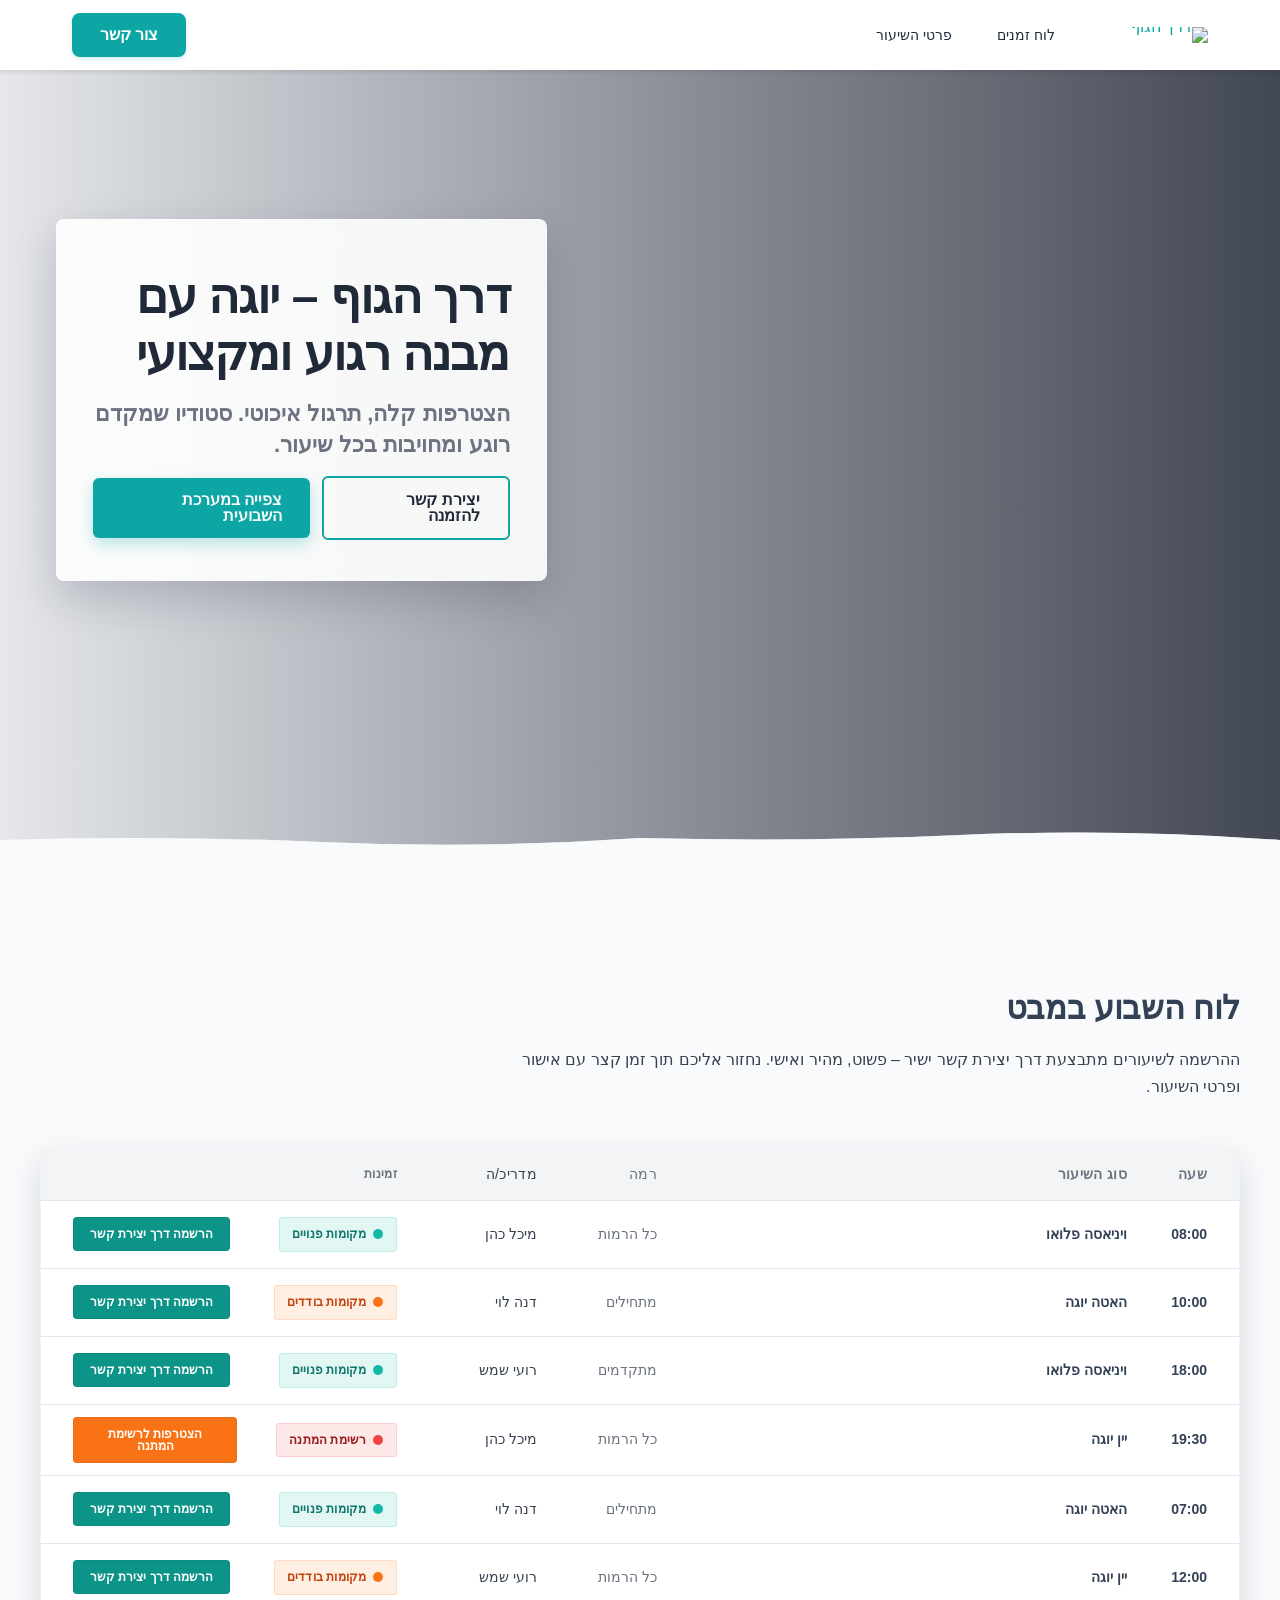
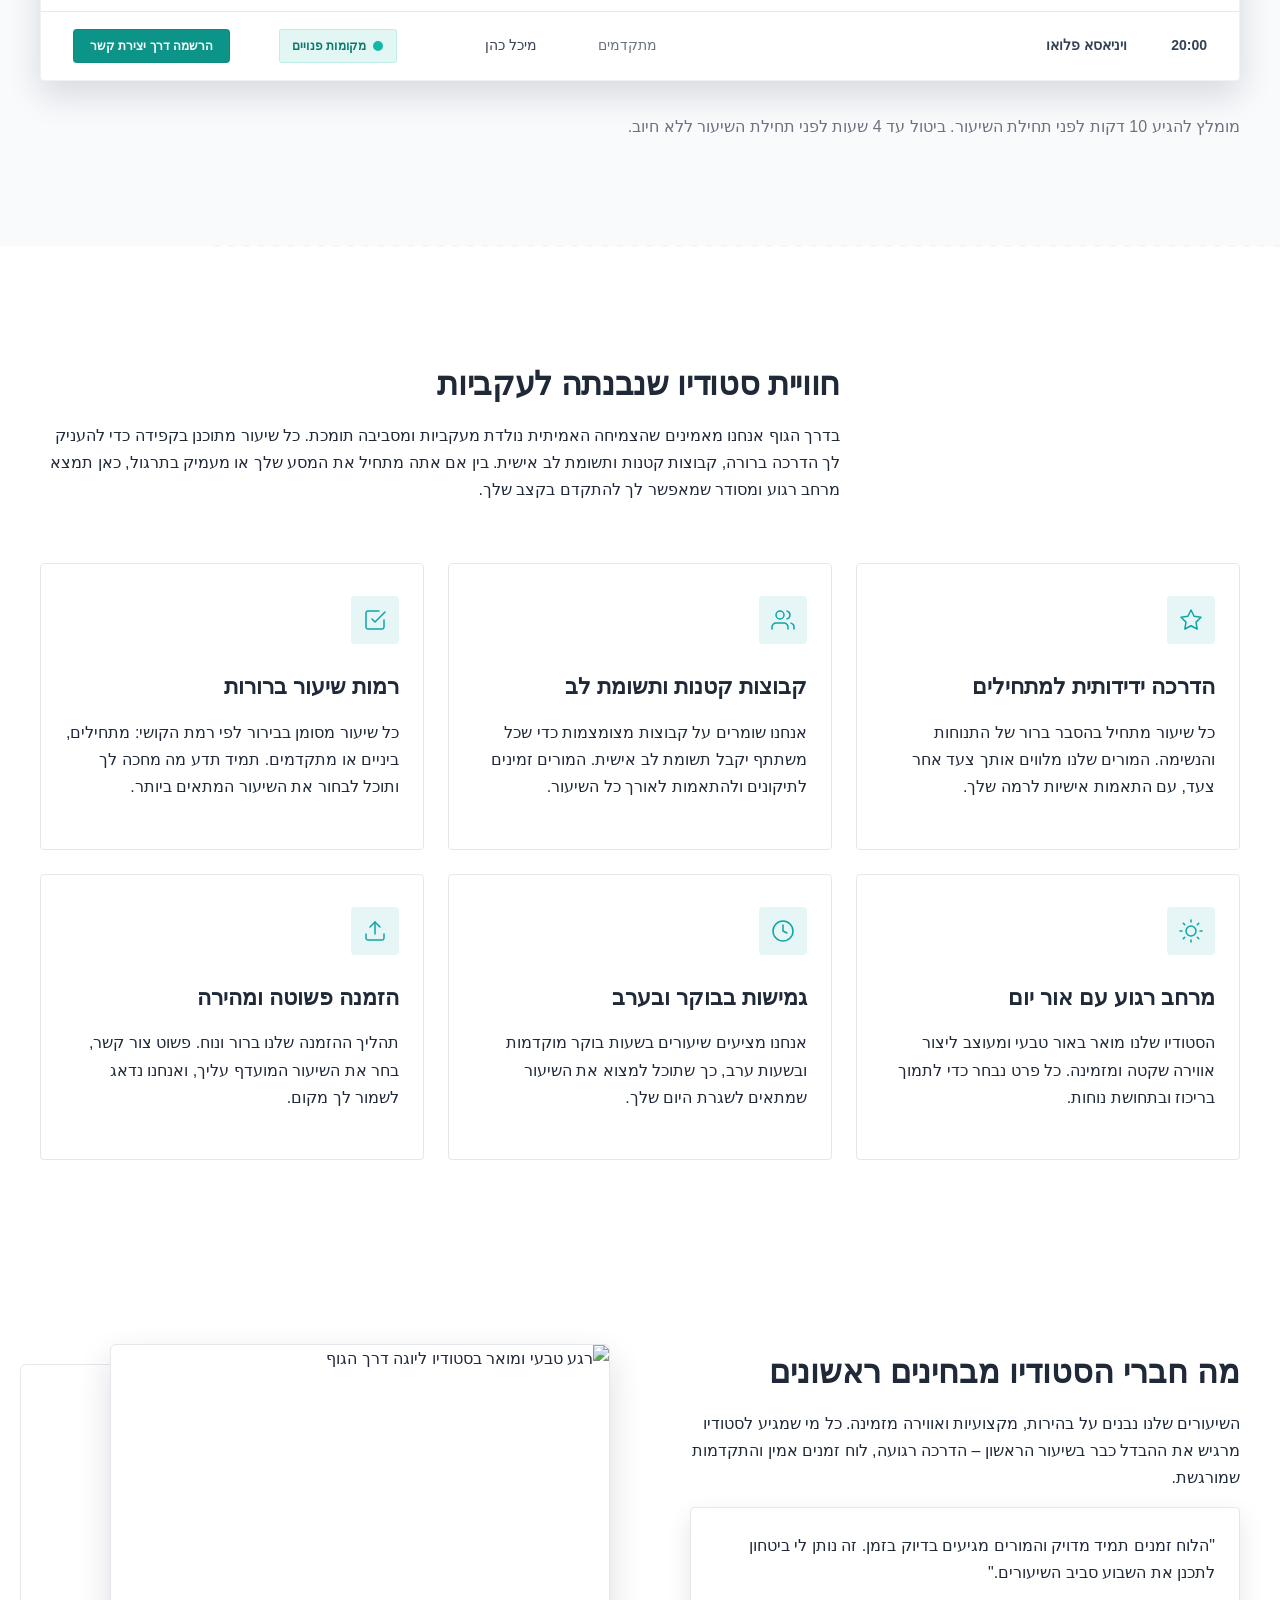
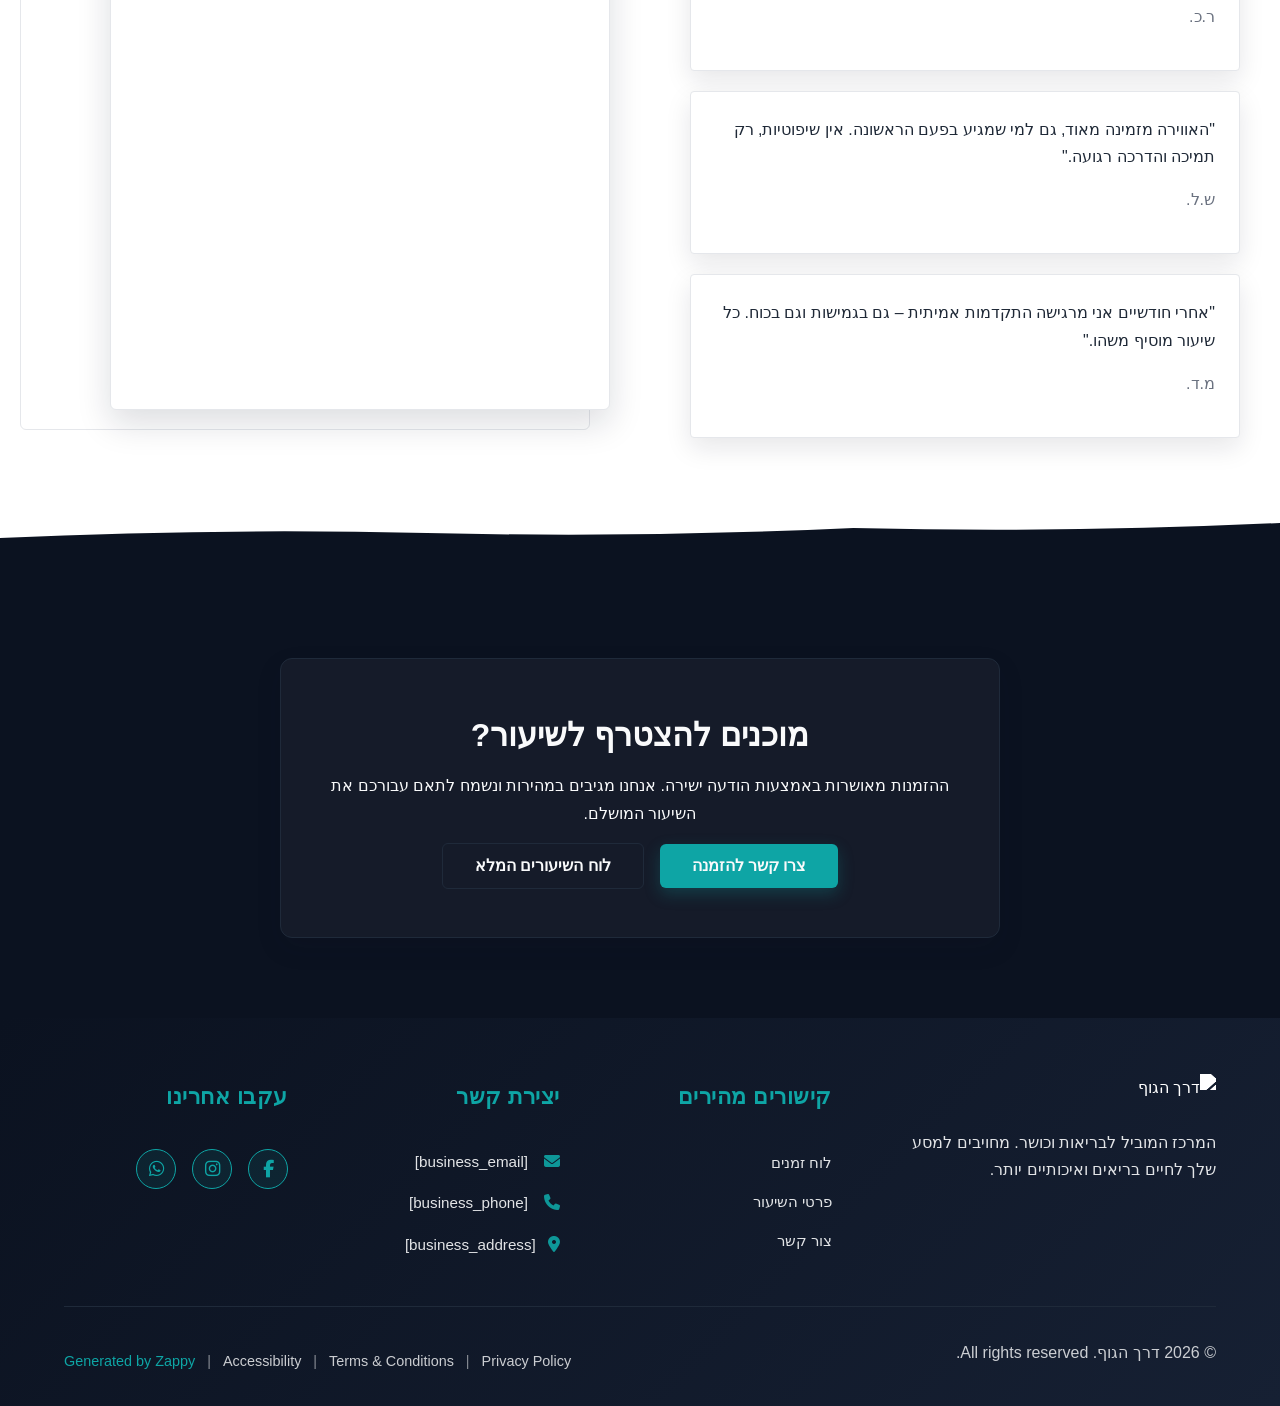
==== index.html @ 5a592a04 "Background sync: Progressive GitHub Sync" ====
<!DOCTYPE html>
<html lang="he" dir="rtl">
<head>
    <meta charset="UTF-8">
    <meta name="viewport" content="width=device-width, initial-scale=1.0">
    <meta name="robots" content="index, follow">
    <title>התחל את המסע שלך לגוף בריא ומאוזן — דרך הגוף</title>
    <meta name="description" content="סטודיו ליוגה דרך הגוף מזמין אותך לגלות את כוח התרגול. שיעורי יוגה למתחילים ומתקדמים במרחב נעים ומקצועי. הירשם עכשיו לשיעור ניסיון ראשון!">
    <meta name="keywords" content="דרך הגוף, סטודיו ליוגה, שיעורי יוגה למתחילים, יוגה בישראל, הזמנת שיעורי יוגה">
    
    <!-- Favicons -->
    <link rel="icon" type="image/x-icon" href="/assets/favicon.ico">
    <link rel="icon" type="image/png" sizes="16x16" href="/assets/favicon-16x16.png">
    <link rel="icon" type="image/png" sizes="32x32" href="/assets/favicon-32x32.png">
    <link rel="icon" type="image/png" sizes="48x48" href="/assets/favicon-48x48.png">
    <link rel="icon" type="image/png" sizes="192x192" href="/assets/favicon-192x192.png">
    <link rel="icon" type="image/png" sizes="512x512" href="/assets/favicon-512x512.png">
    <link rel="apple-touch-icon" href="/assets/apple-touch-icon.png">
    <!-- Zappy Analytics -->
<script>
(function() {
  'use strict';
  
  // Configuration
  var config = {
    websiteId: '3dc478cf-0b56-4172-86f2-fead39b3aea1',
    apiUrl: 'https://api.zappy5.com/api/analytics/track',
    sessionDuration: 30 * 60 * 1000, // 30 minutes
    visitorDuration: 30 * 24 * 60 * 60 * 1000, // 30 days
    trackPageViews: true,
    trackClicks: true,
    trackFormSubmissions: true
  };
  
  // Generate or retrieve persistent visitor ID (30 days)
  function getVisitorId() {
    var visitorKey = 'zappy_visitor_' + config.websiteId;
    var visitor = null;
    
    try {
      visitor = localStorage.getItem(visitorKey);
      if (visitor) {
        var visitorData = JSON.parse(visitor);
        var now = Date.now();
        
        // Check if visitor ID is still valid (30 days)
        if (now - visitorData.created < config.visitorDuration) {
          // Update last seen timestamp
          visitorData.lastSeen = now;
          localStorage.setItem(visitorKey, JSON.stringify(visitorData));
          return visitorData.id;
        }
      }
    } catch (e) {
      console.warn('Zappy Analytics: LocalStorage not available');
    }
    
    // Generate new visitor ID
    var newVisitorId = 'zv_' + Date.now() + '_' + Math.random().toString(36).substr(2, 9);
    
    try {
      localStorage.setItem(visitorKey, JSON.stringify({
        id: newVisitorId,
        created: Date.now(),
        lastSeen: Date.now()
      }));
    } catch (e) {
      // Continue without local storage
    }
    
    return newVisitorId;
  }
  
  // Generate or retrieve session ID (30 minutes)
  function getSessionId() {
    var sessionKey = 'zappy_session_' + config.websiteId;
    var session = null;
    
    try {
      session = sessionStorage.getItem(sessionKey);
      if (session) {
        var sessionData = JSON.parse(session);
        var now = Date.now();
        
        // Check if session is still valid
        if (now - sessionData.timestamp < config.sessionDuration) {
          // Update timestamp
          sessionData.timestamp = now;
          sessionStorage.setItem(sessionKey, JSON.stringify(sessionData));
          return sessionData.id;
        }
      }
    } catch (e) {
      console.warn('Zappy Analytics: SessionStorage not available');
    }
    
    // Generate new session ID
    var newSessionId = 'zs_' + Date.now() + '_' + Math.random().toString(36).substr(2, 9);
    
    try {
      sessionStorage.setItem(sessionKey, JSON.stringify({
        id: newSessionId,
        timestamp: Date.now()
      }));
    } catch (e) {
      // Continue without session storage
    }
    
    return newSessionId;
  }
  
  var visitorId = getVisitorId();
  var sessionId = getSessionId();
  
  // Track an event
  function trackEvent(eventType, data) {
    data = data || {};
    
    var eventData = {
      website_id: config.websiteId,
      event_type: eventType,
      page_path: window.location.pathname,
      referrer: document.referrer || 'direct',
      visitor_id: visitorId,
      session_id: sessionId,
      metadata: data
    };
    
    // Use sendBeacon if available (better for page unload events)
    if (navigator.sendBeacon) {
      var blob = new Blob([JSON.stringify(eventData)], { type: 'application/json' });
      navigator.sendBeacon(config.apiUrl, blob);
    } else {
      // Fallback to fetch
      fetch(config.apiUrl, {
        method: 'POST',
        headers: {
          'Content-Type': 'application/json'
        },
        body: JSON.stringify(eventData),
        keepalive: true
      }).catch(function(error) {
        console.warn('Zappy Analytics: Failed to track event', error);
      });
    }
  }
  
  // Track page view
  if (config.trackPageViews) {
    trackEvent('pageview', {
      title: document.title,
      url: window.location.href
    });
  }
  
  // Track clicks on important elements
  if (config.trackClicks) {
    document.addEventListener('click', function(e) {
      var target = e.target;
      
      // Track button clicks (counted as actions)
      if (target.tagName === 'BUTTON' || target.closest('button')) {
        var button = target.tagName === 'BUTTON' ? target : target.closest('button');
        trackEvent('click', {
          element: 'button',
          text: button.textContent.trim().substring(0, 100),
          id: button.id || null,
          class: button.className || null
        });
      }
      
      // Track link clicks (navigation - not counted as actions)
      else if (target.tagName === 'A' || target.closest('a')) {
        var link = target.tagName === 'A' ? target : target.closest('a');
        trackEvent('navigation', {
          element: 'link',
          text: link.textContent.trim().substring(0, 100),
          href: link.href,
          external: link.hostname !== window.location.hostname
        });
      }
    }, true);
  }
  
  // Track form submissions
  if (config.trackFormSubmissions) {
    document.addEventListener('submit', function(e) {
      var form = e.target;
      
      trackEvent('form_submit', {
        form_id: form.id || null,
        form_name: form.name || null,
        form_action: form.action || null,
        form_method: form.method || 'GET'
      });
    }, true);
  }
  
  // Track time on page (send on page unload)
  var pageLoadTime = Date.now();
  
  window.addEventListener('beforeunload', function() {
    var timeOnPage = Math.floor((Date.now() - pageLoadTime) / 1000); // in seconds
    
    trackEvent('page_unload', {
      time_on_page: timeOnPage,
      page_path: window.location.pathname
    });
  });
  
  // Expose tracking function globally for custom events
  window.zappyAnalytics = {
    track: trackEvent,
    getVisitorId: function() { return visitorId; },
    getSessionId: function() { return sessionId; }
  };
  
})();
</script>
<!-- End Zappy Analytics -->
    <meta property="og:title" content="התחל את המסע שלך לגוף בריא ומאוזן — דרך הגוף">
  <meta property="og:description" content="סטודיו ליוגה דרך הגוף מזמין אותך לגלות את כוח התרגול. שיעורי יוגה למתחילים ומתקדמים במרחב נעים ומקצועי. הירשם עכשיו לשיעור ניסיון ראשון!">
  <meta property="og:type" content="website">
  <meta property="og:locale" content="he_IL">
  
  <meta name="twitter:card" content="summary_large_image">
  <meta name="twitter:title" content="התחל את המסע שלך לגוף בריא ומאוזן — דרך הגוף">
  <meta name="twitter:description" content="סטודיו ליוגה דרך הגוף מזמין אותך לגלות את כוח התרגול. שיעורי יוגה למתחילים ומתקדמים במרחב נעים ומקצועי. הירשם עכשיו לשיעור ניסיון ראשון!">
  
  <link rel="stylesheet" href="https://cdnjs.cloudflare.com/ajax/libs/font-awesome/6.4.0/css/all.min.css">

    <!-- Favicons -->
    <link rel="icon" type="image/x-icon" href="/assets/favicon.ico">
    <link rel="icon" type="image/png" sizes="16x16" href="/assets/favicon-16x16.png">
    <link rel="icon" type="image/png" sizes="32x32" href="/assets/favicon-32x32.png">
    <link rel="icon" type="image/png" sizes="48x48" href="/assets/favicon-48x48.png">
    <link rel="icon" type="image/png" sizes="192x192" href="/assets/favicon-192x192.png">
    <link rel="icon" type="image/png" sizes="512x512" href="/assets/favicon-512x512.png">
    <link rel="apple-touch-icon" href="/assets/apple-touch-icon.png">
    <!-- Cookie Consent -->
    <link rel="stylesheet" href="https://cdn.jsdelivr.net/npm/vanilla-cookieconsent@3/dist/cookieconsent.css">
    <script src="https://cdn.jsdelivr.net/npm/vanilla-cookieconsent@3/dist/cookieconsent.umd.js"></script>
    <!-- Mickidum Accessibility Toolbar -->
    <script src="https://cdn.jsdelivr.net/gh/mickidum/acc_toolbar/acctoolbar/acctoolbar.min.js"></script>
    <link rel="stylesheet" href="/styles.css">

    <style id="zappy-dropdown-submenu-styles">
      /* ========== DESKTOP DROPDOWN SUBMENU STYLES ========== */
      /* Base styles for dropdown submenus - parent must be positioned */
      .nav-menu li:has(.sub-menu), nav li:has(.sub-menu), .navbar li:has(.sub-menu), #navMenu li:has(.sub-menu) { position: relative; }
      /* Submenu base - hidden by default */
      .nav-menu .sub-menu, nav .sub-menu, .navbar .sub-menu, #navMenu .sub-menu { display: block !important; position: absolute !important; top: 100%; left: 0; min-width: 220px; background: white; border-radius: 8px; box-shadow: 0 8px 25px rgba(0,0,0,0.15); padding: 8px 0; opacity: 0; visibility: hidden; transform: translateY(10px); transition: all 0.3s ease; z-index: 1000; list-style: none; pointer-events: none; }
      /* CRITICAL: Desktop hover styles to show dropdown */
      .nav-menu li:hover > .sub-menu, nav li:hover > .sub-menu, .navbar li:hover > .sub-menu, #navMenu li:hover > .sub-menu { opacity: 1 !important; visibility: visible !important; transform: translateY(0) !important; pointer-events: auto !important; }
      /* Submenu item styling */
      .sub-menu li { list-style: none; margin: 0; padding: 0; }
      .sub-menu a { display: block !important; padding: 10px 16px !important; color: #333 !important; font-weight: 500; text-decoration: none; white-space: nowrap; transition: background-color 0.2s; }
      .sub-menu a:hover { background-color: #f5f5f5; }
      /* RTL (Hebrew/Arabic) dropdown positioning */
      [dir="rtl"] .nav-menu .sub-menu, [dir="rtl"] nav .sub-menu, [dir="rtl"] .navbar .sub-menu, html[lang="he"] .nav-menu .sub-menu, html[lang="he"] nav .sub-menu, html[lang="he"] .navbar .sub-menu, html[lang="ar"] .nav-menu .sub-menu, html[lang="ar"] nav .sub-menu, html[lang="ar"] .navbar .sub-menu { left: auto !important; right: 0 !important; }
      /* Hide empty dropdown menus */
      .sub-menu:empty, .sub-menu:not(:has(li:not(.zappy-hidden-menu-item))), .sub-menu:not(:has(li)) { display: none !important; opacity: 0 !important; visibility: hidden !important; pointer-events: none !important; }
      /* Desktop: show submenu on Menu Group hover */
      li:has(.menu-group-title):hover > .sub-menu { opacity: 1 !important; visibility: visible !important; transform: translateY(0) !important; pointer-events: auto !important; }
      /* Menu Group title styling */
      .nav-menu > li > .menu-group-title, #navMenu > li > .menu-group-title { display: inline-block; padding: 0.5rem 1rem; cursor: default; user-select: none; }
      
      /* ========== MOBILE SUBMENU STYLES ========== */
      @media (max-width: 768px) {
        .nav-menu .sub-menu, nav .sub-menu, .navbar .sub-menu, #navMenu .sub-menu { position: static !important; transform: none !important; box-shadow: none !important; background: transparent !important; max-height: 0; overflow: hidden; opacity: 0; visibility: hidden; transition: max-height 0.3s ease, opacity 0.3s ease; padding: 0 !important; border-radius: 0 !important; }
        .sub-menu.mobile-expanded { max-height: 500px !important; opacity: 1 !important; visibility: visible !important; padding: 8px 0 8px 16px !important; }
        [dir="rtl"] .sub-menu.mobile-expanded, html[lang="he"] .sub-menu.mobile-expanded { padding: 8px 16px 8px 0 !important; }
        /* Disable hover behavior on mobile */
        .nav-menu li:hover > .sub-menu, nav li:hover > .sub-menu, .navbar li:hover > .sub-menu, #navMenu li:hover > .sub-menu { opacity: 0; visibility: hidden; pointer-events: none; }
        .nav-menu li > .sub-menu.mobile-expanded, nav li > .sub-menu.mobile-expanded, .navbar li > .sub-menu.mobile-expanded, #navMenu li > .sub-menu.mobile-expanded { opacity: 1 !important; visibility: visible !important; pointer-events: auto !important; }
        .nav-menu li:has(.sub-menu), nav li:has(.sub-menu), .navbar li:has(.sub-menu), #navMenu li:has(.sub-menu) { display: flex !important; flex-wrap: wrap !important; align-items: center !important; position: relative !important; min-height: 44px !important; }
        .nav-menu li:has(.sub-menu) > a, nav li:has(.sub-menu) > a, .navbar li:has(.sub-menu) > a, #navMenu li:has(.sub-menu) > a { flex: 1 !important; min-width: 0 !important; }
        .nav-menu li:has(.sub-menu) > .menu-group-title, nav li:has(.sub-menu) > .menu-group-title, .navbar li:has(.sub-menu) > .menu-group-title, #navMenu li:has(.sub-menu) > .menu-group-title { flex: 1 !important; min-width: 0 !important; padding: 0 !important; line-height: inherit !important; }
        .nav-menu li:has(.sub-menu) > .sub-menu, nav li:has(.sub-menu) > .sub-menu, .navbar li:has(.sub-menu) > .sub-menu, #navMenu li:has(.sub-menu) > .sub-menu { flex-basis: 100% !important; width: 100% !important; }
        .nav-menu li:has(.sub-menu) > a [class*="chevron"], .nav-menu li:has(.sub-menu) > a [class*="arrow"], .nav-menu li:has(.sub-menu) > a .fa-chevron-down, .nav-menu li:has(.sub-menu) > a .fa-angle-down, nav li:has(.sub-menu) > a [class*="chevron"], nav li:has(.sub-menu) > a [class*="arrow"], #navMenu li:has(.sub-menu) > a [class*="chevron"], #navMenu li:has(.sub-menu) > a [class*="arrow"] { display: none !important; visibility: hidden !important; }
        .mobile-submenu-toggle { display: flex !important; align-items: center !important; justify-content: center !important; width: 44px !important; height: auto !important; background: transparent !important; border: none !important; cursor: pointer !important; color: var(--text-dark) !important; position: static !important; flex-shrink: 0 !important; align-self: stretch !important; z-index: 2 !important; padding: 0 !important; margin: 0 !important; }
        .mobile-submenu-toggle::after { content: '' !important; width: 0 !important; height: 0 !important; border-left: 6px solid transparent !important; border-right: 6px solid transparent !important; border-top: 7px solid currentColor !important; transition: transform 0.3s ease !important; }
        .mobile-submenu-toggle.expanded::after { transform: rotate(180deg) !important; }
        .sub-menu a { padding: 10px 0 !important; display: block !important; color: var(--text-dark) !important; }
        .navbar .sub-menu li a, nav.navbar .sub-menu li a, .zappy-products-dropdown .sub-menu a { color: var(--text-dark) !important; }
      }
      @media (min-width: 769px) { .mobile-submenu-toggle { display: none !important; } }
    </style>

    <style id="zappy-widget-visibility">
      #mic-access-tool-general-button, .mic-access-tool-general-button,
      #mic-init-access-tool .mic-access-tool-general-button, #mic-init-access-tool #mic-access-tool-general-button,
      ._access-icon, #mic-access-tool-box, .mic-access-tool-box,
      #mic-init-access-tool #mic-access-tool-box, div[id*="mic-access-tool-box"], ._access-menu {
        display: none !important; visibility: hidden !important; opacity: 0 !important; pointer-events: none !important;
      }
    </style>
</head>
<body>

  <nav class="navbar" dir="rtl">
  <button class="mobile-toggle" id="mobileToggle" aria-label="Menu">
    <svg class="hamburger-icon" width="24" height="24" viewbox="0 0 24 24" fill="none">
      <path d="M3 12h18M3 6h18M3 18h18" stroke="currentColor" stroke-width="2" stroke-linecap="round"></path>
    </svg>
    <svg class="close-icon" width="24" height="24" viewbox="0 0 24 24" fill="none" style="display:none;">
      <path d="M18 6L6 18M6 6l12 12" stroke="currentColor" stroke-width="2" stroke-linecap="round"></path>
    </svg>
  </button>
  
  <button class="phone-header-btn" aria-label="Call">
    <svg width="20" height="20" viewbox="0 0 24 24" fill="currentColor">
      <path d="M22 16.92v3a2 2 0 0 1-2.18 2 19.79 19.79 0 0 1-8.63-3.07 19.5 19.5 0 0 1-6-6 19.79 19.79 0 0 1-3.07-8.67A2 2 0 0 1 4.11 2h3a2 2 0 0 1 2 1.72 12.84 12.84 0 0 0 .7 2.81 2 2 0 0 1-.45 2.11L8.09 9.91a16 16 0 0 0 6 6l1.27-1.27a2 2 0 0 1 2.11-.45 12.84 12.84 0 0 0 2.81.7A2 2 0 0 1 22 16.92z"></path>
    </svg>
  </button>
  
  <div class="nav-container">
    <div class="nav-brand">
      <a href="/" class="logo-link">
        <img src="/assets/logo.webp" alt="דרך הגוף" class="logo">
      </a>
    </div>
    
    <ul class="nav-menu" id="navMenu"><li><a href="/schedule">לוח זמנים</a></li><li><a href="/class">פרטי השיעור</a></li></ul>
    
    <div class="nav-cta-container">
      <a href="/contact" class="nav-cta-btn">צור קשר</a>
    </div>
  </div>
</nav>
  
  <main>
    <section class="index-hero-section" data-layout-spec="בית-hero" data-hero-type="fullscreen-card">
  <!-- Background Image -->
  <img data-hero-bg="true" data-placeholder="index-hero-bg" data-context="Serene yoga studio interior with natural light streaming through large windows, peaceful meditation space with wooden floors, plants, and soft neutral tones. Wide-angle view showing the calm, professional atmosphere of a wellness center. Shot from a low angle to emphasize spaciousness and tranquility." data-preserve-bg="0" class="hero-bg" width="1920" height="1080" src="/assets/site-index-hero-bg.webp" alt="סטודיו יוגה דרך הגוף - חלל תרגול שליו ומקצועי">
  
  <!-- Gradient Scrim Overlay -->
  <div class="hero-scrim" aria-hidden="true"></div>
  
  <!-- Content Overlay Card -->
  <div class="hero-content-wrapper">
    <div class="hero-card">
      <h1>דרך הגוף – יוגה עם מבנה רגוע ומקצועי</h1>
      <h3>הצטרפות קלה, תרגול איכוטי. סטודיו שמקדם רוגע ומחויבות בכל שיעור.</h3>
      <div class="hero-cta-group">
        <a href="/schedule" class="btn-primary">צפייה במערכת השבועית</a>
        <a href="/contact" class="btn-secondary-outline">יצירת קשר להזמנה</a>
      </div>
    </div>
  </div>
  
  <!-- Bottom Wave Divider -->
  <div class="index-hero-divider-wrapper">
    <svg data-no-icon-edit="true" aria-hidden="true" viewbox="0 0 1200 100" preserveaspectratio="none" xmlns="http://www.w3.org/2000/svg">
      <defs>
        <linearGradient id="wave-gradient" x1="0%" y1="0%" x2="0%" y2="100%">
          <stop offset="0%" style="stop-color:rgba(14,165,165,0.12);stop-opacity:1"></stop>
          <stop offset="100%" style="stop-color:rgba(14,165,165,0);stop-opacity:1"></stop>
        </linearGradient>
      </defs>
      <path d="M0,100 L0,40 Q150,35 300,42 T600,38 Q750,42 900,35 T1200,40 L1200,100 Z" fill="#F8FAFC"></path>
      <path d="M0,100 L0,40 Q150,35 300,42 T600,38 Q750,42 900,35 T1200,40 L1200,100 Z" fill="#F8FAFC" opacity="0.6"></path>
    </svg>
  </div>
</section>

<section class="index-schedule-preview-section" data-layout-spec="בית-schedule-preview">
  <div class="schedule-preview-container">
    <div class="schedule-intro">
      <h2>לוח השבוע במבט</h2>
      <p>ההרשמה לשיעורים מתבצעת דרך יצירת קשר ישיר – פשוט, מהיר ואישי. נחזור אליכם תוך זמן קצר עם אישור ופרטי השיעור.</p>
    </div>

    <div class="schedule-card">
      <div class="schedule-table">
        <div class="schedule-row schedule-header">
          <div class="schedule-cell cell-time">שעה</div>
          <div class="schedule-cell cell-class">סוג השיעור</div>
          <div class="schedule-cell cell-level">רמה</div>
          <div class="schedule-cell cell-instructor">מדריכ/ה</div>
          <div class="schedule-cell cell-availability">זמינות</div>
          <div class="schedule-cell cell-action"></div>
        </div>

        <div class="schedule-row">
          <div class="schedule-cell cell-time">08:00</div>
          <div class="schedule-cell cell-class">ויניאסה פלואו</div>
          <div class="schedule-cell cell-level">כל הרמות</div>
          <div class="schedule-cell cell-instructor">מיכל כהן</div>
          <div class="schedule-cell cell-availability">
            <span class="availability-chip available">
              <svg data-no-icon-edit="true" aria-hidden="true" width="12" height="12" viewbox="0 0 12 12" fill="none" xmlns="http://www.w3.org/2000/svg">
                <circle cx="6" cy="6" r="5" fill="currentColor"></circle>
              </svg>
              מקומות פנויים
            </span>
          </div>
          <div class="schedule-cell cell-action">
            <a href="/contact" class="btn-tableActionTeal">הרשמה דרך יצירת קשר</a>
          </div>
        </div>

        <div class="schedule-row">
          <div class="schedule-cell cell-time">10:00</div>
          <div class="schedule-cell cell-class">האטה יוגה</div>
          <div class="schedule-cell cell-level">מתחילים</div>
          <div class="schedule-cell cell-instructor">דנה לוי</div>
          <div class="schedule-cell cell-availability">
            <span class="availability-chip few-spots">
              <svg data-no-icon-edit="true" aria-hidden="true" width="12" height="12" viewbox="0 0 12 12" fill="none" xmlns="http://www.w3.org/2000/svg">
                <circle cx="6" cy="6" r="5" fill="currentColor"></circle>
              </svg>
              מקומות בודדים
            </span>
          </div>
          <div class="schedule-cell cell-action">
            <a href="/contact" class="btn-tableActionTeal">הרשמה דרך יצירת קשר</a>
          </div>
        </div>

        <div class="schedule-row">
          <div class="schedule-cell cell-time">18:00</div>
          <div class="schedule-cell cell-class">ויניאסה פלואו</div>
          <div class="schedule-cell cell-level">מתקדמים</div>
          <div class="schedule-cell cell-instructor">רועי שמש</div>
          <div class="schedule-cell cell-availability">
            <span class="availability-chip available">
              <svg data-no-icon-edit="true" aria-hidden="true" width="12" height="12" viewbox="0 0 12 12" fill="none" xmlns="http://www.w3.org/2000/svg">
                <circle cx="6" cy="6" r="5" fill="currentColor"></circle>
              </svg>
              מקומות פנויים
            </span>
          </div>
          <div class="schedule-cell cell-action">
            <a href="/contact" class="btn-tableActionTeal">הרשמה דרך יצירת קשר</a>
          </div>
        </div>

        <div class="schedule-row">
          <div class="schedule-cell cell-time">19:30</div>
          <div class="schedule-cell cell-class">יין יוגה</div>
          <div class="schedule-cell cell-level">כל הרמות</div>
          <div class="schedule-cell cell-instructor">מיכל כהן</div>
          <div class="schedule-cell cell-availability">
            <span class="availability-chip waitlist">
              <svg data-no-icon-edit="true" aria-hidden="true" width="12" height="12" viewbox="0 0 12 12" fill="none" xmlns="http://www.w3.org/2000/svg">
                <circle cx="6" cy="6" r="5" fill="currentColor"></circle>
              </svg>
              רשימת המתנה
            </span>
          </div>
          <div class="schedule-cell cell-action">
            <a href="/contact" class="btn-tableActionOrange">הצטרפות לרשימת המתנה</a>
          </div>
        </div>

        <div class="schedule-row">
          <div class="schedule-cell cell-time">07:00</div>
          <div class="schedule-cell cell-class">האטה יוגה</div>
          <div class="schedule-cell cell-level">מתחילים</div>
          <div class="schedule-cell cell-instructor">דנה לוי</div>
          <div class="schedule-cell cell-availability">
            <span class="availability-chip available">
              <svg data-no-icon-edit="true" aria-hidden="true" width="12" height="12" viewbox="0 0 12 12" fill="none" xmlns="http://www.w3.org/2000/svg">
                <circle cx="6" cy="6" r="5" fill="currentColor"></circle>
              </svg>
              מקומות פנויים
            </span>
          </div>
          <div class="schedule-cell cell-action">
            <a href="/contact" class="btn-tableActionTeal">הרשמה דרך יצירת קשר</a>
          </div>
        </div>

        <div class="schedule-row">
          <div class="schedule-cell cell-time">12:00</div>
          <div class="schedule-cell cell-class">יין יוגה</div>
          <div class="schedule-cell cell-level">כל הרמות</div>
          <div class="schedule-cell cell-instructor">רועי שמש</div>
          <div class="schedule-cell cell-availability">
            <span class="availability-chip few-spots">
              <svg data-no-icon-edit="true" aria-hidden="true" width="12" height="12" viewbox="0 0 12 12" fill="none" xmlns="http://www.w3.org/2000/svg">
                <circle cx="6" cy="6" r="5" fill="currentColor"></circle>
              </svg>
              מקומות בודדים
            </span>
          </div>
          <div class="schedule-cell cell-action">
            <a href="/contact" class="btn-tableActionTeal">הרשמה דרך יצירת קשר</a>
          </div>
        </div>

        <div class="schedule-row">
          <div class="schedule-cell cell-time">20:00</div>
          <div class="schedule-cell cell-class">ויניאסא פלואו</div>
          <div class="schedule-cell cell-level">מתקדמים</div>
          <div class="schedule-cell cell-instructor">מיכל כהן</div>
          <div class="schedule-cell cell-availability">
            <span class="availability-chip available">
              <svg data-no-icon-edit="true" aria-hidden="true" width="12" height="12" viewbox="0 0 12 12" fill="none" xmlns="http://www.w3.org/2000/svg">
                <circle cx="6" cy="6" r="5" fill="currentColor"></circle>
              </svg>
              מקומות פנויים
            </span>
          </div>
          <div class="schedule-cell cell-action">
            <a href="/contact" class="btn-tableActionTeal">הרשמה דרך יצירת קשר</a>
          </div>
        </div>
      </div>
    </div>

    <p class="schedule-note">מומלץ להגיע 10 דקות לפני תחילת השיעור. ביטול עד 4 שעות לפני תחילת השיעור ללא חיוב.</p>
  </div>

  <div class="schedule-divider-wrapper">
    <svg data-no-icon-edit="true" aria-hidden="true" viewbox="0 0 1200 60" preserveaspectratio="none" xmlns="http://www.w3.org/2000/svg">
      <path d="M0,60 L0,30 L200,30 L220,30 L240,30 L260,30 L280,30 L300,30 L320,30 L340,30 L360,30 L380,30 L400,30 L420,30 L440,30 L460,30 L480,30 L500,30 L520,30 L540,30 L560,30 L580,30 L600,30 L620,30 L640,30 L660,30 L680,30 L700,30 L720,30 L740,30 L760,30 L780,30 L800,30 L820,30 L840,30 L860,30 L880,30 L900,30 L920,30 L940,30 L960,30 L980,30 L1000,30 L1020,30 L1040,30 L1060,30 L1080,30 L1100,30 L1120,30 L1140,30 L1160,30 L1180,30 L1200,30 L1200,60 Z" fill="#FFFFFF" stroke="none"></path>
      <line x1="200" y1="30" x2="1200" y2="30" stroke="var(--border-light)" stroke-width="1" stroke-dasharray="6 8" opacity="0.6"></line>
    </svg>
  </div>
</section>

<section class="index-benefits-section" data-layout-spec="בית-benefits">
  <div class="index-benefits-container">
    <div class="index-benefits-intro">
      <h2>חוויית סטודיו שנבנתה לעקביות</h2>
      <p>בדרך הגוף אנחנו מאמינים שהצמיחה האמיתית נולדת מעקביות ומסביבה תומכת. כל שיעור מתוכנן בקפידה כדי להעניק לך הדרכה ברורה, קבוצות קטנות ותשומת לב אישית. בין אם אתה מתחיל את המסע שלך או מעמיק בתרגול, כאן תמצא מרחב רגוע ומסודר שמאפשר לך להתקדם בקצב שלך.</p>
    </div>

    <div class="index-benefits-grid">
      <article class="index-benefits-card">
        <div class="index-benefits-icon-wrapper">
          <svg data-element-type="icon" data-icon-type="svg" viewbox="0 0 24 24" fill="none" xmlns="http://www.w3.org/2000/svg">
            <path d="M12 2L15.09 8.26L22 9.27L17 14.14L18.18 21.02L12 17.77L5.82 21.02L7 14.14L2 9.27L8.91 8.26L12 2Z" stroke="currentColor" stroke-width="1.5" stroke-linecap="round" stroke-linejoin="round"></path>
          </svg>
        </div>
        <h3>הדרכה ידידותית למתחילים</h3>
        <p>כל שיעור מתחיל בהסבר ברור של התנוחות והנשימה. המורים שלנו מלווים אותך צעד אחר צעד, עם התאמות אישיות לרמה שלך.</p>
      </article>

      <article class="index-benefits-card">
        <div class="index-benefits-icon-wrapper">
          <svg data-element-type="icon" data-icon-type="svg" viewbox="0 0 24 24" fill="none" xmlns="http://www.w3.org/2000/svg">
            <path d="M17 21V19C17 17.9391 16.5786 16.9217 15.8284 16.1716C15.0783 15.4214 14.0609 15 13 15H5C3.93913 15 2.92172 15.4214 2.17157 16.1716C1.42143 16.9217 1 17.9391 1 19V21" stroke="currentColor" stroke-width="1.5" stroke-linecap="round" stroke-linejoin="round"></path>
            <path d="M9 11C11.2091 11 13 9.20914 13 7C13 4.79086 11.2091 3 9 3C6.79086 3 5 4.79086 5 7C5 9.20914 6.79086 11 9 11Z" stroke="currentColor" stroke-width="1.5" stroke-linecap="round" stroke-linejoin="round"></path>
            <path d="M23 21V19C22.9993 18.1137 22.7044 17.2528 22.1614 16.5523C21.6184 15.8519 20.8581 15.3516 20 15.13" stroke="currentColor" stroke-width="1.5" stroke-linecap="round" stroke-linejoin="round"></path>
            <path d="M16 3.13C16.8604 3.35031 17.623 3.85071 18.1676 4.55232C18.7122 5.25392 19.0078 6.11683 19.0078 7.005C19.0078 7.89318 18.7122 8.75608 18.1676 9.45769C17.623 10.1593 16.8604 10.6597 16 10.88" stroke="currentColor" stroke-width="1.5" stroke-linecap="round" stroke-linejoin="round"></path>
          </svg>
        </div>
        <h3>קבוצות קטנות ותשומת לב</h3>
        <p>אנחנו שומרים על קבוצות מצומצמות כדי שכל משתתף יקבל תשומת לב אישית. המורים זמינים לתיקונים ולהתאמות לאורך כל השיעור.</p>
      </article>

      <article class="index-benefits-card">
        <div class="index-benefits-icon-wrapper">
          <svg data-element-type="icon" data-icon-type="svg" viewbox="0 0 24 24" fill="none" xmlns="http://www.w3.org/2000/svg">
            <path d="M9 11L12 14L22 4" stroke="currentColor" stroke-width="1.5" stroke-linecap="round" stroke-linejoin="round"></path>
            <path d="M21 12V19C21 19.5304 20.7893 20.0391 20.4142 20.4142C20.0391 20.7893 19.5304 21 19 21H5C4.46957 21 3.96086 20.7893 3.58579 20.4142C3.21071 20.0391 3 19.5304 3 19V5C3 4.46957 3.21071 3.96086 3.58579 3.58579C3.96086 3.21071 4.46957 3 5 3H16" stroke="currentColor" stroke-width="1.5" stroke-linecap="round" stroke-linejoin="round"></path>
          </svg>
        </div>
        <h3>רמות שיעור ברורות</h3>
        <p>כל שיעור מסומן בבירור לפי רמת הקושי: מתחילים, ביניים או מתקדמים. תמיד תדע מה מחכה לך ותוכל לבחור את השיעור המתאים ביותר.</p>
      </article>

      <article class="index-benefits-card">
        <div class="index-benefits-icon-wrapper">
          <svg data-element-type="icon" data-icon-type="svg" viewbox="0 0 24 24" fill="none" xmlns="http://www.w3.org/2000/svg">
            <circle cx="12" cy="12" r="5" stroke="currentColor" stroke-width="1.5" stroke-linecap="round" stroke-linejoin="round"></circle>
            <path d="M12 1V3" stroke="currentColor" stroke-width="1.5" stroke-linecap="round" stroke-linejoin="round"></path>
            <path d="M12 21V23" stroke="currentColor" stroke-width="1.5" stroke-linecap="round" stroke-linejoin="round"></path>
            <path d="M4.22 4.22L5.64 5.64" stroke="currentColor" stroke-width="1.5" stroke-linecap="round" stroke-linejoin="round"></path>
            <path d="M18.36 18.36L19.78 19.78" stroke="currentColor" stroke-width="1.5" stroke-linecap="round" stroke-linejoin="round"></path>
            <path d="M1 12H3" stroke="currentColor" stroke-width="1.5" stroke-linecap="round" stroke-linejoin="round"></path>
            <path d="M21 12H23" stroke="currentColor" stroke-width="1.5" stroke-linecap="round" stroke-linejoin="round"></path>
            <path d="M4.22 19.78L5.64 18.36" stroke="currentColor" stroke-width="1.5" stroke-linecap="round" stroke-linejoin="round"></path>
            <path d="M18.36 5.64L19.78 4.22" stroke="currentColor" stroke-width="1.5" stroke-linecap="round" stroke-linejoin="round"></path>
          </svg>
        </div>
        <h3>מרחב רגוע עם אור יום</h3>
        <p>הסטודיו שלנו מואר באור טבעי ומעוצב ליצור אווירה שקטה ומזמינה. כל פרט נבחר כדי לתמוך בריכוז ובתחושת נוחות.</p>
      </article>

      <article class="index-benefits-card">
        <div class="index-benefits-icon-wrapper">
          <svg data-element-type="icon" data-icon-type="svg" viewbox="0 0 24 24" fill="none" xmlns="http://www.w3.org/2000/svg">
            <circle cx="12" cy="12" r="10" stroke="currentColor" stroke-width="1.5" stroke-linecap="round" stroke-linejoin="round"></circle>
            <path d="M12 6V12L16 14" stroke="currentColor" stroke-width="1.5" stroke-linecap="round" stroke-linejoin="round"></path>
          </svg>
        </div>
        <h3>גמישות בבוקר ובערב</h3>
        <p>אנחנו מציעים שיעורים בשעות בוקר מוקדמות ובשעות ערב, כך שתוכל למצוא את השיעור שמתאים לשגרת היום שלך.</p>
      </article>

      <article class="index-benefits-card">
        <div class="index-benefits-icon-wrapper">
          <svg data-element-type="icon" data-icon-type="svg" viewbox="0 0 24 24" fill="none" xmlns="http://www.w3.org/2000/svg">
            <path d="M21 15V19C21 19.5304 20.7893 20.0391 20.4142 20.4142C20.0391 20.7893 19.5304 21 19 21H5C4.46957 21 3.96086 20.7893 3.58579 20.4142C3.21071 20.0391 3 19.5304 3 19V15" stroke="currentColor" stroke-width="1.5" stroke-linecap="round" stroke-linejoin="round"></path>
            <path d="M17 8L12 3L7 8" stroke="currentColor" stroke-width="1.5" stroke-linecap="round" stroke-linejoin="round"></path>
            <path d="M12 3V15" stroke="currentColor" stroke-width="1.5" stroke-linecap="round" stroke-linejoin="round"></path>
          </svg>
        </div>
        <h3>הזמנה פשוטה ומהירה</h3>
        <p>תהליך ההזמנה שלנו ברור ונוח. פשוט צור קשר, בחר את השיעור המועדף עליך, ואנחנו נדאג לשמור לך מקום.</p>
      </article>
    </div>
  </div>

  <div class="index-benefits-divider-wrapper">
    <svg data-no-icon-edit="true" aria-hidden="true" viewbox="0 0 1200 24" preserveaspectratio="none" xmlns="http://www.w3.org/2000/svg">
      <path d="M0,24 L0,12 Q60,8 120,13 T240,10 Q300,14 360,9 T480,12 Q540,10 600,14 T720,9 Q780,13 840,10 T960,14 Q1020,9 1080,13 T1200,12 L1200,24 Z" fill="#FFFFFF"></path>
    </svg>
  </div>
</section>

<section class="index-testimonials-section" data-layout-spec="בית-testimonials">
  <div class="index-testimonials-container">
    <div class="index-testimonials-content">
      <h2>מה חברי הסטודיו מבחינים ראשונים</h2>
      <p>השיעורים שלנו נבנים על בהירות, מקצועיות ואווירה מזמינה. כל מי שמגיע לסטודיו מרגיש את ההבדל כבר בשיעור הראשון – הדרכה רגועה, לוח זמנים אמין והתקדמות שמורגשת.</p>
      
      <div class="index-testimonials-grid">
        <div class="index-testimonials-card">
          <p class="index-testimonials-quote">"הלוח זמנים תמיד מדויק והמורים מגיעים בדיוק בזמן. זה נותן לי ביטחון לתכנן את השבוע סביב השיעורים."</p>
          <p class="index-testimonials-attribution">ר.כ.</p>
        </div>
        
        <div class="index-testimonials-card">
          <p class="index-testimonials-quote">"האווירה מזמינה מאוד, גם למי שמגיע בפעם הראשונה. אין שיפוטיות, רק תמיכה והדרכה רגועה."</p>
          <p class="index-testimonials-attribution">ש.ל.</p>
        </div>
        
        <div class="index-testimonials-card">
          <p class="index-testimonials-quote">"אחרי חודשיים אני מרגישה התקדמות אמיתית – גם בגמישות וגם בכוח. כל שיעור מוסיף משהו."</p>
          <p class="index-testimonials-attribution">מ.ד.</p>
        </div>
      </div>
    </div>
    
    <div class="index-testimonials-image-wrapper">
      <div class="index-testimonials-backplate"></div>
      <div class="index-testimonials-image-card">
        <img data-placeholder="index-testimonials-image-1" data-context="Bright, natural yoga studio moment during daytime with soft sunlight streaming through large windows. A peaceful yoga class in progress with students on mats in various poses, instructor guiding gently. Minimal props visible (blocks, straps neatly arranged). Clean wooden floor, white walls, plants in background. Warm, welcoming atmosphere. Natural light photography, authentic studio environment for דרך הגוף yoga studio." width="600" height="800" src="/assets/site-index-testimonials-image-1.webp" alt="רגע טבעי ומואר בסטודיו ליוגה דרך הגוף">
      </div>
    </div>
  </div>
  
  <div class="index-testimonials-divider-wrapper">
    <svg data-no-icon-edit="true" aria-hidden="true" viewbox="0 0 1200 120" preserveaspectratio="none" xmlns="http://www.w3.org/2000/svg">
      <path d="M0,120 L0,80 Q200,70 400,75 T800,70 Q1000,75 1200,65 L1200,120 Z" fill="var(--bg-dark)"></path>
    </svg>
  </div>
</section>

<section class="index-cta-section" data-layout-spec="בית-cta">
  <div class="index-cta-container">
    <div class="index-cta-card">
      <h2>מוכנים להצטרף לשיעור?</h2>
      <p>ההזמנות מאושרות באמצעות הודעה ישירה. אנחנו מגיבים במהירות ונשמח לתאם עבורכם את השיעור המושלם.</p>
      <div class="index-cta-buttons">
        <a href="/contact" class="btn-primary">צרו קשר להזמנה</a>
        <a href="/schedule" class="btn-secondary-outline">לוח השיעורים המלא</a>
      </div>
    </div>
  </div>
</section>
  </main>
  
  <footer class="site-footer" dir="rtl">
  <div class="footer-container">
    <div class="footer-top">
      <div class="footer-column footer-about">
        <img src="/assets/logo.webp" alt="דרך הגוף" class="logo">
        <p class="footer-description">המרכז המוביל לבריאות וכושר. מחויבים למסע שלך לחיים בריאים ואיכותיים יותר.</p>
      </div>
      
      <div class="footer-column footer-links">
        <h3 class="footer-heading">קישורים מהירים</h3>
        <ul class="footer-nav">
          <li><a href="/schedule">לוח זמנים</a></li>
          <li><a href="/class">פרטי השיעור</a></li>
          <li><a href="/contact">צור קשר</a></li>
        </ul>
      </div>
      
      <div class="footer-column footer-contact">
        <h3 class="footer-heading">יצירת קשר</h3>
        <ul class="contact-list">
          <li>
            <i class="fas fa-envelope"></i>
            <a href="mailto:[business_email]">[business_email]</a>
          </li>
          <li>
            <i class="fas fa-phone"></i>
            <a href="tel:[business_phone]">[business_phone]</a>
          </li>
          <li><a href="/"><i class="fas fa-map-marker-alt"></i>
            <span>[business_address]</span></a></li>
        </ul>
      </div>
      
      <div class="footer-column footer-social">
        <h3 class="footer-heading">עקבו אחרינו</h3>
        <div class="social-links">
          <a href="[facebook_handle]" aria-label="Facebook" class="social-icon">
            <i class="fab fa-facebook-f"></i>
          </a>
          <a href="[instagram_handle]" aria-label="Instagram" class="social-icon">
            <i class="fab fa-instagram"></i>
          </a>
          <a href="[whatsapp_handle]" aria-label="WhatsApp" class="social-icon">
            <i class="fab fa-whatsapp"></i>
          </a>
        </div>
      </div>
    </div>
    
    <div class="footer-bottom">
      <div class="footer-bottom-content">
        <div class="copyright">
          <p>© 2026 דרך הגוף. All rights reserved.</p>
        </div>
        <div class="footer-legal">
          <a href="/privacy">Privacy Policy</a>
          <span class="separator">|</span>
          <a href="/terms">Terms &amp; Conditions</a>
          <span class="separator">|</span>
          <a href="/accessibility">Accessibility</a>
          <span class="separator">|</span>
          <a href="https://zappy5.com" target="_blank" class="zappy-attribution">Generated by Zappy</a>
        </div>
      </div>
    </div>
  </div>
</footer>
  
  <a href="https://wa.me/[whatsapp_handle]" class="whatsapp-float" aria-label="WhatsApp">
    <i class="fab fa-whatsapp"></i>
  </a>
  
  <div data-integration="accessibility:toolbar"></div>

    <script src="/script.js"></script>

    <script id="zappy-mobile-submenu-script">
    (function() {
      function initMobileSubmenuToggles() {
        if (window.innerWidth > 768) {
          document.querySelectorAll('.mobile-submenu-toggle').forEach(function(btn) { btn.remove(); });
          document.querySelectorAll('.sub-menu.mobile-expanded').forEach(function(menu) { menu.classList.remove('mobile-expanded'); });
          return;
        }
        var items = document.querySelectorAll('.nav-menu li:has(.sub-menu), nav li:has(.sub-menu), .navbar li:has(.sub-menu), #navMenu li:has(.sub-menu)');
        items.forEach(function(li) {
          if (li.querySelector('.mobile-submenu-toggle')) return;
          var submenu = li.querySelector('.sub-menu');
          var parentLink = li.querySelector(':scope > a');
          if (!submenu || !parentLink) return;
          var toggleBtn = document.createElement('button');
          toggleBtn.className = 'mobile-submenu-toggle';
          toggleBtn.setAttribute('aria-label', 'Toggle submenu');
          toggleBtn.setAttribute('type', 'button');
          parentLink.insertAdjacentElement('afterend', toggleBtn);
          toggleBtn.addEventListener('click', function(e) {
            e.preventDefault(); e.stopPropagation();
            document.querySelectorAll('.sub-menu.mobile-expanded').forEach(function(menu) {
              if (menu !== submenu) { menu.classList.remove('mobile-expanded'); var t = menu.parentElement.querySelector('.mobile-submenu-toggle'); if(t) t.classList.remove('expanded'); }
            });
            submenu.classList.toggle('mobile-expanded');
            toggleBtn.classList.toggle('expanded');
          });
        });
      }
      if (document.readyState === 'loading') { document.addEventListener('DOMContentLoaded', initMobileSubmenuToggles); }
      else { initMobileSubmenuToggles(); }
      var resizeTimer; window.addEventListener('resize', function() { clearTimeout(resizeTimer); resizeTimer = setTimeout(initMobileSubmenuToggles, 250); });
      // Re-initialize when mobile menu becomes visible (MutationObserver)
      var observer = new MutationObserver(function(mutations) {
        mutations.forEach(function(mutation) {
          if (mutation.type === 'attributes') {
            var target = mutation.target;
            if (target.classList && (target.classList.contains('active') || target.classList.contains('open'))) {
              setTimeout(initMobileSubmenuToggles, 100);
            }
          }
        });
      });
      setTimeout(function() {
        document.querySelectorAll('.mobile-menu, .nav-menu, #navMenu, nav').forEach(function(menu) {
          observer.observe(menu, { attributes: true, attributeFilter: ['class', 'style'] });
        });
      }, 500);
    })();
    </script>
</body>
</html>
---- styles.css ----
/* Self-hosted fonts (Inter + Rubik for multi-language support) */

/* Inter font (English / LTR languages) */
@font-face {
  font-family: 'Inter';
  font-style: normal;
  font-weight: 400;
  font-display: swap;
  src: url('assets/fonts/Inter-Regular.woff2') format('woff2');
}

@font-face {
  font-family: 'Inter';
  font-style: normal;
  font-weight: 500;
  font-display: swap;
  src: url('assets/fonts/Inter-Medium.woff2') format('woff2');
}

@font-face {
  font-family: 'Inter';
  font-style: normal;
  font-weight: 600;
  font-display: swap;
  src: url('assets/fonts/Inter-SemiBold.woff2') format('woff2');
}

@font-face {
  font-family: 'Inter';
  font-style: normal;
  font-weight: 700;
  font-display: swap;
  src: url('assets/fonts/Inter-Bold.woff2') format('woff2');
}

/* Rubik font (Hebrew / RTL languages) */
@font-face {
  font-family: 'Rubik';
  font-style: normal;
  font-weight: 400;
  font-display: swap;
  src: url('assets/fonts/Rubik-Regular.woff2') format('woff2');
}

@font-face {
  font-family: 'Rubik';
  font-style: normal;
  font-weight: 500;
  font-display: swap;
  src: url('assets/fonts/Rubik-Medium.woff2') format('woff2');
}

@font-face {
  font-family: 'Rubik';
  font-style: normal;
  font-weight: 600;
  font-display: swap;
  src: url('assets/fonts/Rubik-SemiBold.woff2') format('woff2');
}

@font-face {
  font-family: 'Rubik';
  font-style: normal;
  font-weight: 700;
  font-display: swap;
  src: url('assets/fonts/Rubik-Bold.woff2') format('woff2');
}


/* Self-hosted fonts (Inter + Rubik for multi-language support) */

/* Inter font (English / LTR languages) */
@font-face {
  font-family: 'Inter';
  font-style: normal;
  font-weight: 400;
  font-display: swap;
  src: url('assets/fonts/Inter-Regular.woff2') format('woff2');
}

@font-face {
  font-family: 'Inter';
  font-style: normal;
  font-weight: 500;
  font-display: swap;
  src: url('assets/fonts/Inter-Medium.woff2') format('woff2');
}

@font-face {
  font-family: 'Inter';
  font-style: normal;
  font-weight: 600;
  font-display: swap;
  src: url('assets/fonts/Inter-SemiBold.woff2') format('woff2');
}

@font-face {
  font-family: 'Inter';
  font-style: normal;
  font-weight: 700;
  font-display: swap;
  src: url('assets/fonts/Inter-Bold.woff2') format('woff2');
}

/* Rubik font (Hebrew / RTL languages) */
@font-face {
  font-family: 'Rubik';
  font-style: normal;
  font-weight: 400;
  font-display: swap;
  src: url('assets/fonts/Rubik-Regular.woff2') format('woff2');
}

@font-face {
  font-family: 'Rubik';
  font-style: normal;
  font-weight: 500;
  font-display: swap;
  src: url('assets/fonts/Rubik-Medium.woff2') format('woff2');
}

@font-face {
  font-family: 'Rubik';
  font-style: normal;
  font-weight: 600;
  font-display: swap;
  src: url('assets/fonts/Rubik-SemiBold.woff2') format('woff2');
}

@font-face {
  font-family: 'Rubik';
  font-style: normal;
  font-weight: 700;
  font-display: swap;
  src: url('assets/fonts/Rubik-Bold.woff2') format('woff2');
}
:root {
  --primary: #0EA5A5;
  --secondary: #2563EB;
  --accent: #F97316;
  --bg-light: #FFFFFF;
  --bg-dark: #0B1220;
  --text-dark: #1F2937;
  --text-light: #F9FAFB;
  --text-muted: #6B7280;
  --border-light: #E5E7EB;
  --border-dark: #1F2A3A;
  --nav-bg: #FFFFFF;
  --nav-text: #1F2937;
  --nav-text-hover: #0EA5A5;
  
  --gradient-primary: linear-gradient(180deg, #FB923C 0%, #F97316 100%);
  --gradient-gold-shine: linear-gradient(110deg, rgba(245,158,11,0) 0%, rgba(245,158,11,0.35) 45%, rgba(255,255,255,0.55) 50%, rgba(245,158,11,0.35) 55%, rgba(245,158,11,0) 100%);
  --gradient-secondary: linear-gradient(180deg, #3B82F6 0%, #2563EB 100%);
  --gradient-gold-accent: linear-gradient(180deg, #FBBF24 0%, #F59E0B 100%);
  --gradient-dark-section: linear-gradient(180deg, #111827 0%, #0B1220 100%);
  --gradient-overlay-dark: linear-gradient(90deg, rgba(255,255,255,0.92) 0%, rgba(255,255,255,0.80) 52%, rgba(255,255,255,0) 100%);
  --gradient-light-section: linear-gradient(180deg, #FFFFFF 0%, #F8FAFC 100%);
  --gradient-overlay-light: linear-gradient(180deg, rgba(255,255,255,0) 0%, rgba(255,255,255,0.9) 65%, rgba(255,255,255,1) 100%);
}

* {
  margin: 0;
  padding: 0;
  box-sizing: border-box;
}

html {
  font-size: 16px !important;
  direction: rtl;
  scroll-behavior: smooth;
}

body {
  font-family: 'Rubik', sans-serif;
  font-size: 16px !important;
  line-height: 1.7 !important;
  color: var(--text-dark);
  background-color: var(--bg-light);
  direction: rtl;
  -webkit-font-smoothing: antialiased;
  -moz-osx-font-smoothing: grayscale;
}

h1, h2, h3, h4, h5, h6 {
  font-family: 'Rubik', sans-serif;
  color: var(--text-dark);
}

h1 {
  font-size: 48px !important;
  font-weight: 700 !important;
  line-height: 1.2 !important;
  margin-bottom: 1rem !important;
  margin-top: 0.5rem !important;
}

h2 {
  font-size: 32px !important;
  font-weight: 600 !important;
  line-height: 1.3 !important;
  margin-bottom: 1rem !important;
  margin-top: 0.5rem !important;
}

h3 {
  font-size: 22px !important;
  font-weight: 600 !important;
  line-height: 1.4 !important;
  margin-bottom: 1rem !important;
  margin-top: 0.5rem !important;
}

p {
  font-size: 16px !important;
  font-weight: 400 !important;
  line-height: 1.7 !important;
  margin-bottom: 1rem !important;
}

small, .small-text {
  font-size: 14px !important;
  font-weight: 400 !important;
  line-height: 1.6 !important;
}

a {
  color: var(--primary);
  text-decoration: none;
  transition: color 0.3s ease;
}

a:hover {
  color: var(--secondary);
}

img {
  max-width: 100%;
  height: auto;
  display: block;
}

ul, ol {
  list-style-position: inside;
}

.container {
  width: 100%;
  max-width: 1200px;
  margin: 0 auto;
  padding: 0 20px;
}

.btn {
  display: inline-block;
  padding: 12px 32px;
  font-size: 16px;
  font-weight: 500;
  text-align: center;
  border: none;
  border-radius: 8px;
  cursor: pointer;
  transition: all 0.3s ease;
  text-decoration: none;
  font-family: 'Rubik', sans-serif;
}

.btn-primary {
  background: var(--primary);
  color: white;
}

.btn-primary:hover {
  background: #0d9494;
  transform: translateY(-2px);
  box-shadow: 0 4px 12px rgba(14, 165, 165, 0.3);
}

.btn-secondary {
  background: var(--secondary);
  color: white;
}

.btn-secondary:hover {
  background: #1d4ed8;
  transform: translateY(-2px);
  box-shadow: 0 4px 12px rgba(37, 99, 235, 0.3);
}

.btn-accent {
  background: var(--accent);
  color: white;
}

.btn-accent:hover {
  background: #ea580c;
  transform: translateY(-2px);
  box-shadow: 0 4px 12px rgba(249, 115, 22, 0.3);
}

.text-center {
  text-align: center;
}

.text-muted {
  color: var(--text-muted);
}

.tabular-nums {
  font-variant-numeric: tabular-nums;
}

.whatsapp-float {
  position: fixed;
  bottom: 20px;
  left: 20px;
  width: 60px;
  height: 60px;
  background: #25D366;
  color: white;
  border-radius: 50%;
  display: flex;
  align-items: center;
  justify-content: center;
  font-size: 30px;
  z-index: 999;
  box-shadow: 0 4px 12px rgba(0,0,0,0.15);
  text-decoration: none;
  transition: transform 0.3s, box-shadow 0.3s;
}

.whatsapp-float:hover {
  transform: scale(1.1);
  box-shadow: 0 6px 20px rgba(0,0,0,0.2);
  color: white;
}

@media (max-width: 1024px) {
  h1 {
    font-size: 36px !important;
  }
  
  h2 {
    font-size: 28px !important;
  }
  
  h3 {
    font-size: 20px !important;
  }
  
  p {
    font-size: 15px !important;
  }
  
  .container {
    padding: 0 16px;
  }
}

@media (max-width: 768px) {
  h1 {
    font-size: 28px !important;
    margin-bottom: 1rem !important;
    margin-top: 0.5rem !important;
  }
  
  h2 {
    font-size: 22px !important;
    margin-bottom: 1rem !important;
    margin-top: 0.5rem !important;
  }
  
  h3 {
    font-size: 18px !important;
    margin-bottom: 1rem !important;
    margin-top: 0.5rem !important;
  }
  
  p {
    font-size: 14px !important;
  }
  
  .btn {
    padding: 10px 24px;
    font-size: 14px;
  }
  
  .container {
    padding: 0 16px;
  }
}

@media (min-width: 769px) {
  .whatsapp-float {
    display: none !important;
  }
}

@media (min-width: 1440px) {
  .container {
    max-width: 1320px;
  }
}

/* Navbar Styles */
:root {
  --nav-bg: #FFFFFF;
  --nav-text: #1F2937;
  --nav-text-hover: #0EA5A5;
  --primary: #0EA5A5;
  --secondary: #2563EB;
  --accent: #F97316;
  --bg-light: #FFFFFF;
  --bg-dark: #0B1220;
  --text-dark: #1F2937;
  --text-light: #F9FAFB;
  --text-muted: #6B7280;
  --border-light: #E5E7EB;
  --border-dark: #1F2A3A;
}

.navbar {
  position: sticky;
  top: 0;
  width: 100%;
  background: var(--nav-bg);
  box-shadow: 0 2px 8px rgba(0, 0, 0, 0.08);
  z-index: 1000;
  padding: 0 1.5rem;
}

.nav-container {
  max-width: 1200px;
  margin: 0 auto;
  display: flex;
  align-items: center;
  justify-content: space-between;
  height: 70px;
  gap: 2rem;
}

.nav-brand {
  display: flex;
  align-items: center;
}

.logo-link {
  display: flex;
  align-items: center;
  text-decoration: none;
}

.logo {
  max-height: 40px;
  height: auto;
  width: auto;
}

.nav-menu {
  display: flex;
  list-style: none;
  margin: 0;
  padding: 0;
  gap: 2.5rem;
  align-items: center;
}

.nav-menu li {
  margin: 0;
}

.nav-menu a {
  text-decoration: none;
  color: var(--nav-text);
  font-size: 1rem;
  font-weight: 500;
  transition: color 0.3s ease;
  position: relative;
}

.nav-menu a::after {
  content: '';
  position: absolute;
  bottom: -5px;
  right: 0;
  width: 0;
  height: 2px;
  background: var(--nav-text-hover);
  transition: width 0.3s ease;
}

.nav-menu a:hover {
  color: var(--nav-text-hover);
}

.nav-menu a:hover::after {
  width: 100%;
}

.nav-cta-container {
  margin-left: auto;
  display: flex;
  align-items: center;
}

.nav-cta-btn {
  background: var(--primary);
  color: #FFFFFF;
  padding: 0.65rem 1.75rem;
  border-radius: 8px;
  text-decoration: none;
  font-weight: 600;
  font-size: 1rem;
  transition: all 0.3s ease;
  box-shadow: 0 2px 4px rgba(14, 165, 165, 0.2);
}

.nav-cta-btn:hover {
  background: #0C8E8E;
  transform: translateY(-2px);
  box-shadow: 0 4px 8px rgba(14, 165, 165, 0.3);
}

.mobile-toggle,
.phone-header-btn {
  display: none;
  background: none;
  border: none;
  cursor: pointer;
  padding: 0.5rem;
  color: var(--nav-text);
  transition: color 0.3s ease;
}

.mobile-toggle:hover,
.phone-header-btn:hover {
  color: var(--nav-text-hover);
}

@media (max-width: 768px) {
  .navbar {
    padding: 0 1rem;
  }

  .mobile-toggle,
  .phone-header-btn {
    display: flex;
    align-items: center;
    justify-content: center;
    z-index: 1001;
  }

  .mobile-toggle {
    position: absolute;
    right: 1rem;
    top: 50%;
    transform: translateY(-50%);
  }

  .phone-header-btn {
    position: absolute;
    left: 1rem;
    top: 50%;
    transform: translateY(-50%);
  }

  .nav-container {
    flex-direction: column;
    height: auto;
    padding: 1rem 0;
  }

  .nav-brand {
    width: 100%;
    justify-content: center;
    padding: 0 4rem;
  }

  .nav-menu {
    display: none;
    flex-direction: column;
    width: 100%;
    gap: 0;
    background: var(--nav-bg);
    padding: 1rem 0;
    border-top: 1px solid var(--border-light);
  }

  .nav-menu.active {
    display: flex;
  }

  .nav-menu li {
    width: 100%;
    text-align: center;
  }

  .nav-menu a {
    display: block;
    padding: 1rem;
    width: 100%;
  }

  .nav-menu a::after {
    display: none;
  }

  .nav-cta-container {
    width: 100%;
    margin-left: 0;
    padding: 0 1rem 1rem;
  }

  .nav-cta-btn {
    width: 100%;
    text-align: center;
    display: block;
  }
}
:root {
  --nav-bg: #FFFFFF;
  --nav-text: #1F2937;
  --nav-text-hover: #0EA5A5;
  --primary: #0EA5A5;
  --secondary: #2563EB;
  --accent: #F97316;
  --bg-light: #FFFFFF;
  --bg-dark: #0B1220;
  --text-dark: #1F2937;
  --text-light: #F9FAFB;
  --text-muted: #6B7280;
  --border-light: #E5E7EB;
  --border-dark: #1F2A3A;
}

.navbar {
  position: sticky;
  top: 0;
  width: 100%;
  background: var(--nav-bg);
  box-shadow: 0 2px 8px rgba(0, 0, 0, 0.08);
  z-index: 1000;
  padding: 0 1.5rem;
}

.nav-container {
  max-width: 1200px;
  margin: 0 auto;
  display: flex;
  align-items: center;
  justify-content: space-between;
  height: 70px;
  gap: 2rem;
}

.nav-brand {
  display: flex;
  align-items: center;
}

.logo-link {
  display: flex;
  align-items: center;
  text-decoration: none;
}

.logo {
  max-height: 40px;
  height: auto;
  width: auto;
}

.nav-menu {
  display: flex;
  list-style: none;
  margin: 0;
  padding: 0;
  gap: 2.5rem;
  align-items: center;
}

.nav-menu li {
  margin: 0;
}

.nav-menu a {
  text-decoration: none;
  color: var(--nav-text);
  font-size: 1rem;
  font-weight: 500;
  transition: color 0.3s ease;
  position: relative;
}

.nav-menu a::after {
  content: '';
  position: absolute;
  bottom: -5px;
  right: 0;
  width: 0;
  height: 2px;
  background: var(--nav-text-hover);
  transition: width 0.3s ease;
}

.nav-menu a:hover {
  color: var(--nav-text-hover);
}

.nav-menu a:hover::after {
  width: 100%;
}

.nav-cta-container {
  margin-left: auto;
  display: flex;
  align-items: center;
}

.nav-cta-btn {
  background: var(--primary);
  color: #FFFFFF;
  padding: 0.65rem 1.75rem;
  border-radius: 8px;
  text-decoration: none;
  font-weight: 600;
  font-size: 1rem;
  transition: all 0.3s ease;
  box-shadow: 0 2px 4px rgba(14, 165, 165, 0.2);
}

.nav-cta-btn:hover {
  background: #0C8E8E;
  transform: translateY(-2px);
  box-shadow: 0 4px 8px rgba(14, 165, 165, 0.3);
}

.mobile-toggle,
.phone-header-btn {
  display: none;
  background: none;
  border: none;
  cursor: pointer;
  padding: 0.5rem;
  color: var(--nav-text);
  transition: color 0.3s ease;
}

.mobile-toggle:hover,
.phone-header-btn:hover {
  color: var(--nav-text-hover);
}

@media (max-width: 768px) {
  .navbar {
    padding: 0 1rem;
  }

  .mobile-toggle,
  .phone-header-btn {
    display: flex;
    align-items: center;
    justify-content: center;
    z-index: 1001;
  }

  .mobile-toggle {
    position: absolute;
    right: 1rem;
    top: 50%;
    transform: translateY(-50%);
  }

  .phone-header-btn {
    position: absolute;
    left: 1rem;
    top: 50%;
    transform: translateY(-50%);
  }

  .nav-container {
    flex-direction: column;
    height: auto;
    padding: 1rem 0;
  }

  .nav-brand {
    width: 100%;
    justify-content: center;
    padding: 0 4rem;
  }

  .nav-menu {
    display: none;
    flex-direction: column;
    width: 100%;
    gap: 0;
    background: var(--nav-bg);
    padding: 1rem 0;
    border-top: 1px solid var(--border-light);
  }

  .nav-menu.active {
    display: flex;
  }

  .nav-menu li {
    width: 100%;
    text-align: center;
  }

  .nav-menu a {
    display: block;
    padding: 1rem;
    width: 100%;
  }

  .nav-menu a::after {
    display: none;
  }

  .nav-cta-container {
    width: 100%;
    margin-left: 0;
    padding: 0 1rem 1rem;
  }

  .nav-cta-btn {
    width: 100%;
    text-align: center;
    display: block;
  }
}


/* ============================================
   NAVBAR LAYOUT - POST-GENERATION FIXES
   Structural layout only - colors from Claude
   ============================================ */

/* Base navbar styles - structural only, colors from AI */
.navbar {
  position: sticky;
  top: 0;
  width: 100%;
  z-index: 1000;
  /* Background color is set by Claude's CSS - don't override */
  box-shadow: 0 2px 4px rgba(0,0,0,0.1);
}

/* ============================================
   DESKTOP LAYOUT (>768px)
   ============================================ */

/* Nav container - constrains max width and provides padding */
.nav-container {
  display: flex;
  align-items: center;
  gap: 1rem;
  position: relative;
  max-width: 1400px;
  margin: 0 auto;
  padding: 1rem 2rem;
  width: 100%;
  box-sizing: border-box;
  min-height: 70px;
}

/* Logo styling */
.logo {
  max-height: 40px;
  max-width: 160px !important;
  height: auto;
  width: auto;
  display: block;
  object-fit: contain;
  transition: opacity 0.3s ease;
}

.logo:hover {
  opacity: 0.8;
}

.logo-link {
  display: inline-flex;
  align-items: center;
  text-decoration: none;
  line-height: 0;
}

.logo-link:focus {
  outline: none;
}

/* Nav brand container */
.nav-brand {
  display: flex;
  align-items: center;
  flex-shrink: 0;
  margin: 0;
}

/* Navigation menu - positioned adjacent to logo */
.nav-menu {
  display: flex;
  list-style: none;
  gap: 0.2rem;
  margin: 0;
  padding: 0;
  align-items: center;
  flex-wrap: nowrap;
  flex: 1;
  min-width: 0;
}

.nav-menu li {
  margin: 0;
  padding: 0;
}

.nav-menu > li > a,
.nav-menu > .nav-item > a {
  text-decoration: none;
  transition: color 0.3s ease;
  font-weight: 500;
  font-size: 0.9rem;
  padding: 0.5rem 0.65rem;
  white-space: nowrap;
  color: var(--nav-text, var(--text-dark)) !important;
}

.nav-menu > li > a:hover,
.nav-menu > .nav-item > a:hover {
  color: var(--nav-text-hover, var(--secondary)) !important;
}

/* CTA Container - pushed to end of navbar */
.nav-cta-container {
  margin-left: auto;
  display: flex;
  align-items: center;
  align-self: center;
  height: auto;
  max-height: none;
  padding-top: 0;
  padding-bottom: 0;
}

.nav-cta-item {
  list-style: none;
  margin: 0;
  padding: 0;
}

/* CTA button - prevent stretching to fill navbar height.
   AI CSS provides colors/gradients/etc - we only constrain sizing.
   display: inline-flex + max-height: 44px keeps it as a compact pill. */
.nav-cta-btn {
  display: inline-flex;
  align-items: center;
  align-self: center;
  height: auto;
  max-height: 44px;
  padding-top: 0.5rem;
  padding-bottom: 0.5rem;
  white-space: nowrap;
  box-sizing: border-box;
  overflow: hidden;
}

/* ============================================
   LTR DESKTOP LAYOUT (English, Spanish, French)
   ============================================ */
html[dir="ltr"] .nav-container,
html[lang="en"] .nav-container,
html[lang="es"] .nav-container,
html[lang="fr"] .nav-container {
  justify-content: flex-start;
}

html[dir="ltr"] .nav-menu,
html[lang="en"] .nav-menu,
html[lang="es"] .nav-menu,
html[lang="fr"] .nav-menu {
  margin-left: 0;
  margin-right: 0;
}

html[dir="ltr"] .nav-cta-container,
html[lang="en"] .nav-cta-container,
html[lang="es"] .nav-cta-container,
html[lang="fr"] .nav-cta-container {
  margin-left: auto;
  margin-right: 0;
}

/* ============================================
   RTL DESKTOP LAYOUT (Hebrew, Arabic)
   ============================================ */
html[dir="rtl"] .nav-container,
html[lang="he"] .nav-container,
html[lang="ar"] .nav-container {
  flex-direction: row-reverse;
  justify-content: space-between;
}

/* CTA on the left in RTL */
html[dir="rtl"] .nav-cta-container,
html[lang="he"] .nav-cta-container,
html[lang="ar"] .nav-cta-container {
  order: -1;
  margin: 0;
}

/* Wrapper groups menu and logo together on the right */
html[dir="rtl"] .nav-right-group,
html[lang="he"] .nav-right-group,
html[lang="ar"] .nav-right-group {
  display: flex;
  align-items: center;
  gap: 1rem;
  order: 1;
  flex: 1;
  min-width: 0;
  flex-direction: row-reverse;
}

/* Within wrapper: Logo on far right, menu to its left */
html[dir="rtl"] .nav-right-group .nav-brand,
html[lang="he"] .nav-right-group .nav-brand,
html[lang="ar"] .nav-right-group .nav-brand {
  order: 2;
}

html[dir="rtl"] .nav-right-group .nav-menu,
html[lang="he"] .nav-right-group .nav-menu,
html[lang="ar"] .nav-right-group .nav-menu {
  order: 1;
}

/* ============================================
   DROPDOWN MENUS (Desktop)
   ============================================ */
.nav-dropdown {
  position: relative;
}

.dropdown-toggle {
  background: none;
  border: none;
  cursor: pointer;
  font-family: 'Rubik', sans-serif;
  font-size: 0.9rem;
  font-weight: 500;
  display: inline-flex;
  align-items: center;
  gap: 4px;
  padding: 0.5rem 0.65rem;
  color: var(--nav-text, var(--text-dark)) !important;
  transition: color 0.3s ease;
  white-space: nowrap;
}

.dropdown-toggle:hover {
  color: var(--nav-text-hover, var(--secondary)) !important;
}

.dropdown-arrow {
  width: 10px;
  height: 10px;
  flex-shrink: 0;
  transition: transform 0.2s ease;
}

.nav-dropdown:hover .dropdown-arrow,
.nav-dropdown.open .dropdown-arrow {
  transform: rotate(180deg);
}

.nav-dropdown {
  overflow: visible !important;
}

.dropdown-menu {
  display: none;
  position: absolute;
  top: calc(100% + 8px);
  min-width: 220px;
  background: var(--bg-light, #ffffff);
  box-shadow: 0 8px 24px rgba(0,0,0,0.15);
  border-radius: 8px;
  padding: 8px 0;
  z-index: 100001;
  list-style: none;
  margin: 0;
}

html[dir="rtl"] .dropdown-menu,
html[lang="he"] .dropdown-menu,
html[lang="ar"] .dropdown-menu {
  right: 0;
  left: auto;
}

html[dir="ltr"] .dropdown-menu,
html:not([dir="rtl"]):not([lang="he"]):not([lang="ar"]) .dropdown-menu {
  left: 0;
  right: auto;
}

@media (min-width: 769px) {
  .nav-dropdown:hover > .dropdown-menu {
    display: block;
  }
}

.dropdown-menu li {
  margin: 0;
  padding: 0;
}

.dropdown-menu li a {
  display: block;
  padding: 10px 20px;
  text-decoration: none;
  white-space: nowrap;
  font-weight: 400;
  font-size: 0.9em;
  color: var(--text-dark, #1a1a1a) !important;
  transition: background 0.2s ease, color 0.2s ease;
}

.dropdown-menu li a:hover {
  background: rgba(128,128,128,0.1);
  color: var(--nav-text-hover, var(--accent, var(--primary))) !important;
}

/* Desktop: Hide mobile-only elements */
@media (min-width: 769px) {
  .mobile-toggle,
  .phone-header-btn {
    display: none !important;
  }
  
  /* Hide Contact in nav-menu on desktop (it shows in CTA container instead) */
  .nav-menu .mobile-contact-link {
    display: none !important;
  }
  
  /* When .nav-right-group wrapper is absent, the nav-container has 3 direct
     children (brand, menu, CTA) with space-between. flex:1 makes the menu
     fill the gap, and justify-content:flex-start pushes items toward the
     logo side instead of centering them in the available space. */
  .nav-menu {
    flex: 1 !important;
    justify-content: flex-start !important;
  }
}

/* ============================================
   MOBILE RESPONSIVE (≤768px)
   ============================================ */
@media (max-width: 768px) {
  /* Reset nav-container for mobile */
  /* CRITICAL: Reset position properties to prevent conflict with AI-generated mobile CSS */
  /* Some AI generations set .nav-container to position:fixed for slide-out menus, */
  /* position:relative is needed so .nav-brand (position:absolute) centers within it */
  .nav-container {
    padding: 0.75rem 1rem;
    gap: 0;
    justify-content: center !important;
    position: relative !important;
    top: auto !important;
    right: auto !important;
    left: auto !important;
    height: auto !important;
    min-height: 70px !important; /* Ensure height for absolutely positioned mobile buttons */
    width: 100% !important;
  }
  
  /* Show mobile elements - positioned as direct children of navbar */
  .mobile-toggle {
    position: absolute;
    top: 50%;
    transform: translateY(-50%);
    left: 12px; /* LTR default - hamburger on left */
    right: auto;
    display: flex !important;
    align-items: center;
    justify-content: center;
    background: none;
    border: none;
    cursor: pointer;
    padding: 6px;
    z-index: 1001;
    width: 36px !important;
    height: 36px !important;
    color: var(--nav-text, var(--text-dark)) !important;
  }
  
  .phone-header-btn {
    position: absolute;
    top: 50%;
    transform: translateY(-50%);
    right: 12px; /* LTR default - phone on right */
    left: auto;
    display: flex !important;
    align-items: center;
    justify-content: center;
    background: none;
    border: none;
    cursor: pointer;
    padding: 6px;
    z-index: 1001;
    width: 36px !important;
    height: 36px !important;
    color: var(--nav-text, var(--text-dark)) !important;
  }
  
  /* Ensure logo-link is centered */
  .logo-link, .nav-brand a {
    display: flex !important;
    justify-content: center !important;
    margin: 0 auto !important;
  }
  
  .mobile-toggle svg,
  .phone-header-btn svg {
    width: 24px !important;
    height: 24px !important;
    color: inherit !important;
    fill: none !important;
    stroke: currentColor !important;
    stroke-width: 2 !important;
    transition: opacity 0.3s ease;
  }
  
  .mobile-toggle svg path,
  .phone-header-btn svg path {
    stroke: currentColor !important;
  }
  
  .mobile-toggle img,
  .phone-header-btn img {
    width: 24px !important;
    height: 24px !important;
    /* Filter removed - preserve original image colors */
    /* ColorContrastService will handle contrast adjustments */
  }
  
  .mobile-toggle:hover svg,
  .phone-header-btn:hover svg {
    opacity: 0.8;
  }
  
  /* Remove default button styles */
  .mobile-toggle:focus,
  .mobile-toggle:active,
  .phone-header-btn:focus,
  .phone-header-btn:active {
    outline: none;
    border: none;
    box-shadow: none;
  }
  
  /* Center logo on mobile - applies to both LTR and RTL */
  /* RTL selectors added for higher specificity to override desktop RTL rules */
  /* IMPORTANT: Do NOT use margin shorthand (margin: 0 auto) — it resets margin-top
     which breaks AI centering hacks (top:50% + margin-top:-Npx).
     Use explicit left/right + transform for robust vertical centering. */
  .nav-brand,
  html[dir="rtl"] .nav-brand,
  html[lang="he"] .nav-brand,
  html[lang="ar"] .nav-brand,
  html[dir="rtl"] .nav-right-group .nav-brand,
  html[lang="he"] .nav-right-group .nav-brand,
  html[lang="ar"] .nav-right-group .nav-brand {
    position: absolute !important;
    left: 50% !important;
    top: 50% !important;
    transform: translate(-50%, -50%) !important;
    margin: 0 !important;
    text-align: center;
    order: 0 !important;
  }
  
  /* Logo responsive sizing - constrained to 110px to leave room for icon groups */
  .logo {
    max-height: 35px !important;
    max-width: 110px !important;
  }
  
  /* Hide RTL wrapper on mobile */
  .nav-right-group {
    display: contents !important;
  }
  
  /* Hide CTA container on mobile - Contact will be in hamburger menu */
  .nav-cta-container {
    display: none !important;
  }
  
  /* Mobile menu - hidden by default */
  /* CRITICAL: flex-direction: column must have !important to override any desktop rules */
  .nav-menu {
    position: fixed;
    top: 70px;
    width: 50%;
    max-width: 300px;
    /* Background inherits from navbar or Claude's CSS - don't override */
    flex-direction: column !important;
    gap: 0;
    padding: 20px 0;
    box-shadow: 0 4px 12px rgba(0,0,0,0.15);
    display: none;
    z-index: 999;
    margin: 0 !important;
    /* Align menu items to top, not center */
    align-items: stretch !important;
    justify-content: flex-start !important;
  }
  
  .nav-menu.active {
    display: flex !important;
    flex-direction: column !important;
  }
  
  .nav-menu li {
    width: 100%;
  }
  
  /* Show mobile-contact-link in hamburger menu */
  .nav-menu .mobile-contact-link {
    display: block !important;
  }
  
  /* LTR mobile menu text alignment - left aligned */
  html[dir="ltr"] .nav-menu a,
  html:not([dir="rtl"]):not([lang="he"]):not([lang="ar"]) .nav-menu a {
    text-align: left !important;
  }
  
  .nav-menu a {
    display: block;
    padding: 15px 30px;
    width: 100%;
    font-weight: 500;
  }
  
  /* Mobile dropdown menus */
  .nav-dropdown {
    position: static;
  }
  
  .dropdown-toggle {
    display: flex;
    width: 100%;
    padding: 15px 30px;
    font-weight: 500;
    justify-content: space-between;
  }
  
  .dropdown-menu {
    position: static !important;
    box-shadow: none !important;
    border-radius: 0 !important;
    padding: 0 !important;
    background: rgba(128,128,128,0.06) !important;
    min-width: auto !important;
    max-height: 0 !important;
    overflow: hidden !important;
    opacity: 1 !important;
    visibility: visible !important;
    transform: none !important;
    transition: max-height 0.3s ease !important;
  }
  
  .nav-dropdown .dropdown-menu {
    display: block;
    max-height: 0 !important;
    overflow: hidden !important;
  }
  
  .nav-dropdown.open > .dropdown-menu {
    display: block !important;
    max-height: 500px !important;
    overflow: visible !important;
    padding: 0.5rem 0 !important;
  }
  
  .dropdown-menu li a {
    padding: 12px 30px 12px 50px !important;
    font-size: 0.9em;
  }
  
  html[dir="rtl"] .dropdown-menu li a,
  html[lang="he"] .dropdown-menu li a,
  html[lang="ar"] .dropdown-menu li a {
    padding: 12px 50px 12px 30px !important;
  }

  /* Mobile submenu links: use nav panel text color instead of desktop submenu color.
     Desktop submenu uses light bg + dark text, but mobile submenu is inline (transparent)
     within the nav panel which may be dark. Cannot use 'inherit' because the container
     chain (.sub-menu, li) has dark color — only nav <a> tags get light color explicitly. */
  .navbar .sub-menu li a,
  nav.navbar .sub-menu li a,
  .nav-menu .sub-menu a,
  .zappy-products-dropdown .sub-menu a,
  .sub-menu a {
    color: var(--nav-text, var(--text-dark)) !important;
  }
  .mobile-submenu-toggle {
    color: var(--nav-text, var(--text-dark)) !important;
  }

  /* Force sub-menu hidden by default on mobile */
  .navbar .zappy-products-dropdown .sub-menu,
  .navbar .zappy-products-dropdown > .sub-menu {
    display: none !important;
    position: static !important;
    max-height: 0 !important;
    overflow: hidden !important;
     !important;
    visibility: hidden !important;
    pointer-events: none !important;
    box-shadow: none !important;
    border: none !important;
    padding: 0 !important;
    transform: none !important;
  }
  /* Disable hover-triggered dropdowns on mobile — only open via click (.open class) */
  .navbar .zappy-products-dropdown:hover .sub-menu,
  .navbar .zappy-products-dropdown:hover > .sub-menu,
  .navbar .zappy-products-dropdown:focus-within .sub-menu,
  .navbar .zappy-products-dropdown:focus-within > .sub-menu,
  .navbar .menu-item-has-children:hover > .sub-menu,
  .navbar .nav-dropdown:hover > .dropdown-menu {
    display: none !important;
     !important;
    visibility: hidden !important;
    max-height: 0 !important;
    pointer-events: none !important;
  }
  .navbar .zappy-products-dropdown.open .sub-menu,
  .navbar .zappy-products-dropdown.open > .sub-menu,
  .navbar .zappy-products-dropdown .sub-menu.mobile-expanded,
  .navbar .zappy-products-dropdown > .sub-menu.mobile-expanded,
  .navbar .menu-item-has-children.open > .sub-menu,
  .navbar .menu-item-has-children > .sub-menu.mobile-expanded,
  .navbar .nav-dropdown.open > .dropdown-menu {
    display: block !important;
    opacity: 1 !important;
    visibility: visible !important;
    max-height: 500px !important;
    pointer-events: auto !important;
    position: static !important;
    overflow: visible !important;
    padding: 0.5rem 0 !important;
  }

  /* Prevent hero image fade gradient from bleeding over headline text below */
  /* The .image-fade-gradient has bottom: -30px which extends below parent; */
  /* on mobile stacked layout this overlaps the h1 text */
  .hero-image-column {
    overflow: hidden !important;
  }
  .image-fade-gradient {
    bottom: 0 !important;
  }
}

/* ============================================
   LTR POSITIONING (English, Spanish, French, etc.)
   For LTR mobile: hamburger on LEFT, phone on RIGHT
   Uses !important to override any inline styles
   ============================================ */
@media (max-width: 768px) {
  html[dir="ltr"] .mobile-toggle,
  html:not([dir="rtl"]):not([lang="he"]):not([lang="ar"]) .mobile-toggle {
    left: 12px !important;
    right: auto !important;
  }
  
  html[dir="ltr"] .phone-header-btn,
  html:not([dir="rtl"]):not([lang="he"]):not([lang="ar"]) .phone-header-btn {
    right: 12px !important;
    left: auto !important;
  }
  
  html[dir="ltr"] .nav-menu,
  html:not([dir="rtl"]):not([lang="he"]):not([lang="ar"]) .nav-menu {
    left: 0 !important;
    right: auto !important;
  }
}

/* ============================================
   RTL POSITIONING (Hebrew, Arabic)
   For RTL mobile: hamburger on RIGHT, phone on LEFT
   (natural mirror of LTR layout)
   Uses !important to override any inline styles
   ============================================ */
@media (max-width: 768px) {
  html[dir="rtl"] .mobile-toggle,
  html[lang="he"] .mobile-toggle,
  html[lang="ar"] .mobile-toggle {
    left: auto !important;
    right: 12px !important;
  }
  
  html[dir="rtl"] .phone-header-btn,
  html[lang="he"] .phone-header-btn,
  html[lang="ar"] .phone-header-btn {
    left: 12px !important;
    right: auto !important;
  }
  
  html[dir="rtl"] .nav-menu,
  html[lang="he"] .nav-menu,
  html[lang="ar"] .nav-menu {
    right: 0 !important;
    left: auto !important;
  }
  
  html[dir="rtl"] .nav-menu a,
  html[lang="he"] .nav-menu a,
  html[lang="ar"] .nav-menu a {
    text-align: right !important;
  }
  
  /* Hide desktop language switcher on mobile - hamburger menu handles it */
  /* High specificity to override stored CSS */
  .lang-switcher,
  .nav-cta-container .lang-switcher,
  .nav-container .lang-switcher,
  .navbar .lang-switcher,
  .navbar .nav-cta-container .lang-switcher {
    display: none !important;
  }
}

/* ============================================
   CLONED SITE NAVBAR FIXES
   For sites without nav-right-group wrapper
   ============================================ */

/* Force navbar to be truly full width */
header {
  width: 100% !important;
  max-width: 100% !important;
  margin: 0 !important;
  padding: 0 !important;
  box-sizing: border-box !important;
}

.navbar {
  width: 100% !important;
  max-width: 100% !important;
  margin: 0 !important;
  left: 0 !important;
  right: 0 !important;
}

nav.navbar {
  position: fixed;
  top: 0;
  left: 0;
  right: 0;
  width: 100vw !important;
  max-width: none !important;
}

/* Constrained nav-container - content limited to 1200px and centered */
.nav-container {
  width: 100% !important;
  max-width: 1200px !important;
  margin: 0 auto !important;
  padding: 0 2rem !important;
  box-sizing: border-box !important;
  display: flex !important;
  align-items: center !important;
  justify-content: space-between !important;
}

/* RTL layout for cloned sites (without nav-right-group) */
/* Base RTL styles - apply to all screens */
html[dir="rtl"] .nav-container,
html[lang="he"] .nav-container,
html[lang="ar"] .nav-container {
  justify-content: space-between !important;
}

/* Logo stays on right in RTL - DESKTOP ONLY */
/* On mobile, logo should be centered (handled by mobile media query) */
@media (min-width: 769px) {
  html[dir="rtl"] .nav-brand,
  html[dir="rtl"] .logo-link,
  html[lang="he"] .nav-brand,
  html[lang="he"] .logo-link,
  html[lang="ar"] .nav-brand,
  html[lang="ar"] .logo-link {
    order: 2 !important;
    margin-left: 1.5rem !important;
  }
}

/* Base RTL nav-menu styles - display:flex but NOT flex-direction (that's desktop-only) */
html[dir="rtl"] .nav-menu,
html[lang="he"] .nav-menu,
html[lang="ar"] .nav-menu {
  order: 1 !important;
  margin-right: 0 !important;
  margin-left: 0 !important;
}

/* CTA button pushed to far left in RTL */
html[dir="rtl"] .cta-button,
html[dir="rtl"] a.cta-button,
html[dir="rtl"] .nav-cta-btn,
html[lang="he"] .cta-button,
html[lang="he"] a.cta-button,
html[lang="he"] .nav-cta-btn,
html[lang="ar"] .cta-button,
html[lang="ar"] a.cta-button,
html[lang="ar"] .nav-cta-btn {
  order: 0 !important;
  margin-right: auto !important;
  margin-left: 0 !important;
}

/* DESKTOP ONLY: Horizontal flex layout for RTL navbar - prevents breaking mobile vertical menu */
@media (min-width: 769px) {
  html[dir="rtl"] .nav-container,
  html[lang="he"] .nav-container,
  html[lang="ar"] .nav-container {
    flex-direction: row-reverse !important;
  }
  
  html[dir="rtl"] .nav-menu,
  html[lang="he"] .nav-menu,
  html[lang="ar"] .nav-menu {
    display: flex !important;
    flex-direction: row !important;
    align-items: center !important;
    gap: 1.5rem !important;
    /* flex:1 ensures menu fills space between brand and CTA so items
       stay adjacent to the logo instead of centering when the
       .nav-right-group wrapper is absent (cloned sites, etc.).
       justify-content: flex-start pushes items toward the logo
       (in RTL, flex-start = right side, adjacent to the brand). */
    flex: 1 !important;
    justify-content: flex-start !important;
  }
}

/* ============================================
   END NAVBAR FIXES
   ============================================ */

main { margin-top: 0 !important; padding-top: 0 !important; }


/* Footer Styles */
:root {
  --primary: #0EA5A5;
  --secondary: #2563EB;
  --accent: #F97316;
  --bg-light: #FFFFFF;
  --bg-dark: #0B1220;
  --text-dark: #1F2937;
  --text-light: #F9FAFB;
  --text-muted: #6B7280;
  --border-light: #E5E7EB;
  --border-dark: #1F2A3A;
}

.site-footer {
  background: linear-gradient(135deg, var(--bg-dark) 0%, #162033 100%);
  color: var(--text-light);
  font-family: 'Rubik', sans-serif;
  direction: rtl;
  padding-block-start: 3.5rem;
  padding-block-end: 1.5rem;
}

.footer-container {
  max-width: 1200px;
  margin-inline: auto;
  padding-inline: 1.5rem;
}

.footer-top {
  display: grid;
  grid-template-columns: repeat(auto-fit, minmax(250px, 1fr));
  gap: 3rem;
  padding-block-end: 3rem;
  border-block-end: 1px solid var(--border-dark);
}

@media (min-width: 768px) {
  .footer-top {
    grid-template-columns: 1.5fr 1fr 1fr 1fr;
  }
}

.footer-column {
  display: flex;
  flex-direction: column;
  gap: 1.25rem;
}

.footer-about .logo {
  margin-block-end: 0.5rem;
  filter: brightness(0) invert(1);
}

.footer-description {
  color: var(--text-light);
  line-height: 1.6;
  font-size: 0.95rem;
  opacity: 0.9;
  margin: 0;
}

.footer-heading {
  color: var(--primary);
  font-size: 1.1rem;
  font-weight: 600;
  margin: 0;
  margin-block-end: 0.5rem;
  text-transform: uppercase;
  letter-spacing: 0.5px;
}

.footer-nav {
  list-style: none;
  padding: 0;
  margin: 0;
  display: flex;
  flex-direction: column;
  gap: 0.75rem;
}

.footer-nav li a {
  color: var(--text-light);
  text-decoration: none;
  transition: all 0.3s ease;
  display: inline-block;
  font-size: 0.95rem;
  opacity: 0.9;
}

.footer-nav li a:hover {
  color: var(--primary);
  opacity: 1;
  transform: translateX(-5px);
}

.contact-list {
  list-style: none;
  padding: 0;
  margin: 0;
  display: flex;
  flex-direction: column;
  gap: 1rem;
}

.contact-list li {
  display: flex;
  align-items: flex-start;
  gap: 0.75rem;
  color: var(--text-light);
  font-size: 0.95rem;
  opacity: 0.9;
}

.contact-list li i {
  color: var(--primary);
  margin-block-start: 0.25rem;
  font-size: 1rem;
  min-width: 1.25rem;
}

.contact-list li a {
  color: var(--text-light);
  text-decoration: none;
  transition: color 0.3s ease;
}

.contact-list li a:hover {
  color: var(--primary);
}

.social-links {
  display: flex;
  gap: 1rem;
  flex-wrap: wrap;
}

.social-icon {
  display: flex;
  align-items: center;
  justify-content: center;
  width: 2.5rem;
  height: 2.5rem;
  background: rgba(14, 165, 165, 0.1);
  border: 1px solid var(--primary);
  border-radius: 50%;
  color: var(--primary);
  text-decoration: none;
  transition: all 0.3s ease;
  font-size: 1.1rem;
}

.social-icon:hover {
  background: var(--primary);
  color: var(--bg-dark);
  transform: translateY(-3px);
  box-shadow: 0 5px 15px rgba(14, 165, 165, 0.3);
}

.footer-bottom {
  padding-block-start: 2rem;
}

.footer-bottom-content {
  display: flex;
  flex-direction: column;
  gap: 1.5rem;
  align-items: center;
  text-align: center;
}

@media (min-width: 768px) {
  .footer-bottom-content {
    flex-direction: row;
    justify-content: space-between;
    text-align: start;
  }
}

.copyright p {
  margin: 0;
  color: var(--text-light);
  font-size: 0.9rem;
  opacity: 0.8;
}

.footer-legal {
  display: flex;
  flex-wrap: wrap;
  gap: 0.75rem;
  align-items: center;
  justify-content: center;
}

@media (min-width: 768px) {
  .footer-legal {
    justify-content: flex-end;
  }
}

.footer-legal a {
  color: var(--text-light);
  text-decoration: none;
  font-size: 0.9rem;
  transition: color 0.3s ease;
  opacity: 0.8;
}

.footer-legal a:hover {
  color: var(--primary);
  opacity: 1;
}

.footer-legal .separator {
  color: var(--text-light);
  opacity: 0.5;
  font-size: 0.9rem;
}

.zappy-attribution {
  font-weight: 500;
  color: var(--primary) !important;
  opacity: 1 !important;
}

.zappy-attribution:hover {
  text-decoration: underline;
}

@media (max-width: 767px) {
  .site-footer {
    padding-block-start: 2.5rem;
  }
  
  .footer-top {
    gap: 2rem;
    padding-block-end: 2rem;
  }
  
  .footer-column {
    text-align: center;
    align-items: center;
  }
  
  .footer-nav li a:hover {
    transform: none;
  }
  
  .contact-list li {
    justify-content: center;
  }
  
  .social-links {
    justify-content: center;
  }
}

/* index-hero */
.index-hero-section {
  position: relative;
  width: 100%;
  min-height: 100vh;
  display: flex;
  align-items: center;
  justify-content: flex-end;
  overflow: visible;
  padding-bottom: 100px;
  background-color: #E5E7EB;
}

.index-hero-section .hero-bg {
  position: absolute;
  top: 0;
  left: 0;
  width: 100%;
  height: 100%;
  object-fit: cover;
  z-index: 0;
  display: block;
}

.index-hero-section .hero-scrim {
  position: absolute;
  top: 0;
  left: 0;
  width: 100%;
  height: 100%;
  background-image: linear-gradient(270deg, rgba(11,18,32,0.75) 0%, rgba(11,18,32,0.45) 42%, rgba(11,18,32,0) 100%);
  z-index: 1;
  pointer-events: none;
}

.index-hero-section .hero-content-wrapper {
  position: relative;
  z-index: 10;
  width: 100%;
  max-width: 1200px;
  margin: 0 auto;
  padding: 0 16px;
  display: flex;
  justify-content: flex-end;
  align-items: center;
}

.index-hero-section .hero-card {
  background: rgba(255,255,255,0.9);
  backdrop-filter: blur(12px);
  -webkit-backdrop-filter: blur(12px);
  border: 1px solid rgba(255,255,255,0.4);
  border-radius: 8px;
  padding: 40px 36px;
  width: 42%;
  min-width: 420px;
  box-shadow: 0 18px 44px rgba(15,23,42,0.18);
}

.index-hero-section .hero-card h1 {
  font-family: 'Rubik', sans-serif;
  font-size: 48px;
  font-weight: 700;
  line-height: 1.2;
  letter-spacing: -0.02em;
  color: var(--text-dark);
  margin: 0 0 16px 0;
  text-align: right;
}

.index-hero-section .hero-card h3 {
  font-family: 'Rubik', sans-serif;
  font-size: 22px;
  font-weight: 500;
  line-height: 1.4;
  color: var(--text-muted);
  margin: 0 0 28px 0;
  text-align: right;
}

.index-hero-section .hero-cta-group {
  display: flex;
  flex-direction: row-reverse;
  gap: 12px;
  align-items: center;
}

.index-hero-section .btn-primary {
  background: var(--primary);
  color: var(--text-light);
  padding: 14px 28px;
  border-radius: 6px;
  border: none;
  font-family: 'Rubik', sans-serif;
  font-weight: 700;
  font-size: 16px;
  line-height: 1;
  text-decoration: none;
  display: inline-flex;
  align-items: center;
  justify-content: center;
  box-shadow: 0 6px 16px rgba(14,165,165,0.28);
  transition: transform 200ms ease, box-shadow 200ms ease, background-color 200ms ease;
}

.index-hero-section .btn-primary:hover {
  transform: translateY(-2px);
  box-shadow: 0 10px 22px rgba(14,165,165,0.36);
  background: #0D9494;
}

.index-hero-section .btn-secondary-outline {
  background: transparent;
  color: var(--text-dark);
  padding: 14px 28px;
  border-radius: 6px;
  border: 2px solid var(--primary);
  font-family: 'Rubik', sans-serif;
  font-weight: 700;
  font-size: 16px;
  line-height: 1;
  text-decoration: none;
  display: inline-flex;
  align-items: center;
  justify-content: center;
  transition: transform 200ms ease, background-color 200ms ease, color 200ms ease;
}

.index-hero-section .btn-secondary-outline:hover {
  transform: translateY(-2px);
  background: var(--primary);
  color: var(--text-light);
}

.index-hero-section .index-hero-divider-wrapper {
  position: absolute;
  bottom: 0;
  left: 0;
  width: 100%;
  height: 100px;
  pointer-events: none;
  z-index: 5;
}

.index-hero-section .index-hero-divider-wrapper svg {
  display: block;
  width: 100%;
  height: 100%;
}

@media (max-width: 768px) {
  .index-hero-section {
    min-height: 100vh;
    padding-top: 100px;
    padding-bottom: 80px;
    justify-content: center;
  }
  
  .index-hero-section .hero-content-wrapper {
    padding: 0 16px;
    justify-content: center;
  }
  
  .index-hero-section .hero-card {
    width: 92%;
    min-width: unset;
    padding: 24px 20px;
  }
  
  .index-hero-section .hero-card h1 {
    font-size: 32px;
    line-height: 1.25;
    margin-bottom: 12px;
  }
  
  .index-hero-section .hero-card h3 {
    font-size: 18px;
    line-height: 1.5;
    margin-bottom: 20px;
  }
  
  .index-hero-section .hero-cta-group {
    flex-direction: column;
    gap: 10px;
    width: 100%;
  }
  
  .index-hero-section .btn-primary,
  .index-hero-section .btn-secondary-outline {
    width: 100%;
    padding: 12px 20px;
    font-size: 15px;
  }
  
  .index-hero-section .index-hero-divider-wrapper {
    height: 80px;
  }
}

/* index-schedule-preview */
.index-schedule-preview-section {
  position: relative;
  background: #F8FAFC;
  padding: 80px 16px 120px;
  overflow: visible;
  direction: rtl;
  color: var(--text-dark);
}

.index-schedule-preview-section .schedule-preview-container {
  max-width: 1200px;
  margin: 0 auto;
}

.index-schedule-preview-section .schedule-intro {
  text-align: start;
  margin-bottom: 48px;
}

.index-schedule-preview-section .schedule-intro h2 {
  font-size: 22px;
  font-weight: 800;
  letter-spacing: -0.01em;
  line-height: 1.2;
  color: #334155;
  margin: 0 0 16px 0;
}

.index-schedule-preview-section .schedule-intro p {
  font-size: 14px;
  font-weight: 500;
  line-height: 1.8;
  color: #374151;
  margin: 0;
  max-width: 720px;
}

.index-schedule-preview-section .schedule-card {
  background: #FFFFFF;
  border-radius: 4px;
  box-shadow: 0 14px 34px rgba(15,23,42,0.14);
  border: 1px solid rgba(15,23,42,0.06);
  overflow: hidden;
}

.index-schedule-preview-section .schedule-table {
  width: 100%;
  display: flex;
  flex-direction: column;
}

.index-schedule-preview-section .schedule-row {
  display: grid;
  grid-template-columns: 80px 1fr 120px 140px 160px 180px;
  align-items: center;
  min-height: 68px;
  border-bottom: 1px solid #E5E7EB;
  padding: 0 24px;
}

.index-schedule-preview-section .schedule-row:last-child {
  border-bottom: none;
}

.index-schedule-preview-section .schedule-header {
  background: #F3F4F6;
  font-weight: 700;
  font-size: 12px;
  text-transform: uppercase;
  letter-spacing: 0.03em;
  color: #6B7280;
  min-height: 52px;
}

.index-schedule-preview-section .schedule-cell {
  padding: 12px 8px;
  text-align: start;
}

.index-schedule-preview-section .cell-time {
  font-family: 'Rubik', sans-serif;
  font-variant-numeric: tabular-nums;
  font-weight: 700;
  font-size: 14px;
  color: #334155;
}

.index-schedule-preview-section .schedule-header .cell-time {
  font-weight: 700;
  color: #6B7280;
}

.index-schedule-preview-section .cell-class {
  font-weight: 600;
  font-size: 14px;
  color: #334155;
}

.index-schedule-preview-section .schedule-header .cell-class {
  font-weight: 700;
  color: #6B7280;
}

.index-schedule-preview-section .cell-level {
  font-size: 14px;
  font-weight: 500;
  color: #6B7280;
}

.index-schedule-preview-section .cell-instructor {
  font-size: 14px;
  font-weight: 500;
  color: #374151;
}

.index-schedule-preview-section .cell-availability {
  text-align: start;
}

.index-schedule-preview-section .availability-chip {
  display: inline-flex;
  align-items: center;
  gap: 6px;
  padding: 6px 12px;
  border-radius: 3px;
  font-size: 12px;
  font-weight: 700;
  letter-spacing: 0.01em;
}

.index-schedule-preview-section .availability-chip.available {
  background: rgba(20,184,166,0.12);
  color: #0F766E;
  border: 1px solid rgba(20,184,166,0.16);
}

.index-schedule-preview-section .availability-chip.available svg {
  color: #14B8A6;
}

.index-schedule-preview-section .availability-chip.few-spots {
  background: rgba(249,115,22,0.12);
  color: #C2410C;
  border: 1px solid rgba(249,115,22,0.16);
}

.index-schedule-preview-section .availability-chip.few-spots svg {
  color: #F97316;
}

.index-schedule-preview-section .availability-chip.waitlist {
  background: rgba(239,68,68,0.12);
  color: #991B1B;
  border: 1px solid rgba(239,68,68,0.16);
}

.index-schedule-preview-section .availability-chip.waitlist svg {
  color: #EF4444;
}

.index-schedule-preview-section .cell-action {
  text-align: end;
}

.index-schedule-preview-section .btn-tableActionTeal {
  background: #0D9488;
  color: #FFFFFF;
  padding: 10px 16px;
  border-radius: 4px;
  border: 1px solid rgba(0,0,0,0.06);
  font-weight: 700;
  font-size: 12px;
  line-height: 1;
  min-width: 140px;
  text-align: center;
  text-decoration: none;
  display: inline-block;
  transition: background 0.2s ease, transform 0.1s ease;
}

.index-schedule-preview-section .btn-tableActionTeal:hover {
  background: #0F766E;
  transform: translateY(-1px);
}

.index-schedule-preview-section .btn-tableActionOrange {
  background: #F97316;
  color: #FFFFFF;
  padding: 10px 16px;
  border-radius: 4px;
  border: 1px solid rgba(0,0,0,0.06);
  font-weight: 700;
  font-size: 12px;
  line-height: 1;
  min-width: 140px;
  text-align: center;
  text-decoration: none;
  display: inline-block;
  transition: background 0.2s ease, transform 0.1s ease;
}

.index-schedule-preview-section .btn-tableActionOrange:hover {
  background: #EA580C;
  transform: translateY(-1px);
}

.index-schedule-preview-section .schedule-note {
  margin-top: 32px;
  font-size: 14px;
  font-weight: 500;
  line-height: 1.6;
  color: #6B7280;
  text-align: start;
  max-width: 720px;
}

.index-schedule-preview-section .schedule-divider-wrapper {
  position: absolute;
  bottom: 0;
  left: 0;
  width: 100%;
  height: 60px;
  pointer-events: none;
  z-index: 5;
}

.index-schedule-preview-section .schedule-divider-wrapper svg {
  display: block;
  width: 100%;
  height: 100%;
}

@media (max-width: 768px) {
  .index-schedule-preview-section {
    padding: 60px 16px 100px;
  }

  .index-schedule-preview-section .schedule-intro {
    margin-bottom: 32px;
  }

  .index-schedule-preview-section .schedule-intro h2 {
    font-size: 20px;
  }

  .index-schedule-preview-section .schedule-card {
    overflow-x: auto;
    -webkit-overflow-scrolling: touch;
  }

  .index-schedule-preview-section .schedule-table {
    min-width: 900px;
  }

  .index-schedule-preview-section .schedule-row {
    padding: 0 16px;
    min-height: 64px;
  }

  .index-schedule-preview-section .schedule-header {
    min-height: 48px;
  }

  .index-schedule-preview-section .btn-tableActionTeal,
  .index-schedule-preview-section .btn-tableActionOrange {
    min-width: 120px;
    padding: 9px 14px;
    font-size: 11px;
  }

  .index-schedule-preview-section .schedule-note {
    margin-top: 24px;
    font-size: 13px;
  }
}

/* index-benefits */
.index-benefits-section {
  position: relative;
  background: #FFFFFF;
  padding: 80px 16px 104px;
  overflow: visible;
  color: var(--text-dark);
}

.index-benefits-section .index-benefits-container {
  max-width: 1200px;
  margin: 0 auto;
}

.index-benefits-section .index-benefits-intro {
  text-align: right;
  margin-bottom: 60px;
  max-width: 800px;
  margin-inline-start: auto;
  margin-inline-end: 0;
}

.index-benefits-section .index-benefits-intro h2 {
  font-size: 32px;
  font-weight: 800;
  letter-spacing: -0.01em;
  line-height: 1.3;
  color: var(--text-dark);
  margin-bottom: 16px;
}

.index-benefits-section .index-benefits-intro p {
  font-size: 16px;
  font-weight: 500;
  line-height: 1.8;
  color: var(--text-dark);
  margin: 0;
}

.index-benefits-section .index-benefits-grid {
  display: grid;
  grid-template-columns: repeat(3, 1fr);
  gap: 24px;
  direction: rtl;
}

.index-benefits-section .index-benefits-card {
  background: #FFFFFF;
  border: 1px solid #E5E7EB;
  border-radius: 4px;
  padding: 32px 24px;
  text-align: right;
  display: flex;
  flex-direction: column;
  align-items: flex-start;
  min-height: 280px;
}

.index-benefits-section .index-benefits-icon-wrapper {
  width: 48px;
  height: 48px;
  display: flex;
  align-items: center;
  justify-content: center;
  background: rgba(14, 165, 165, 0.1);
  border-radius: 4px;
  margin-bottom: 20px;
  color: var(--primary);
}

.index-benefits-section .index-benefits-icon-wrapper svg {
  width: 24px;
  height: 24px;
  display: block;
}

.index-benefits-section .index-benefits-card h3 {
  font-size: 18px;
  font-weight: 800;
  line-height: 1.25;
  color: var(--text-dark);
  margin-bottom: 12px;
}

.index-benefits-section .index-benefits-card p {
  font-size: 16px;
  font-weight: 500;
  line-height: 1.8;
  color: var(--text-dark);
  margin: 0;
}

.index-benefits-section .index-benefits-divider-wrapper {
  position: absolute;
  bottom: 0;
  left: 0;
  width: 100%;
  height: 24px;
  pointer-events: none;
  z-index: 5;
}

.index-benefits-section .index-benefits-divider-wrapper svg {
  display: block;
  width: 100%;
  height: 100%;
}

@media (max-width: 768px) {
  .index-benefits-section {
    padding: 60px 16px 84px;
  }

  .index-benefits-section .index-benefits-intro {
    margin-bottom: 40px;
  }

  .index-benefits-section .index-benefits-intro h2 {
    font-size: 24px;
  }

  .index-benefits-section .index-benefits-grid {
    grid-template-columns: 1fr !important;
    gap: 20px;
  }

  .index-benefits-section .index-benefits-card {
    padding: 24px 20px;
    min-height: auto;
  }

  .index-benefits-section .index-benefits-icon-wrapper {
    width: 44px;
    height: 44px;
    margin-bottom: 16px;
  }

  .index-benefits-section .index-benefits-icon-wrapper svg {
    width: 22px;
    height: 22px;
  }

  .index-benefits-section .index-benefits-card h3 {
    font-size: 16px;
  }
}

/* index-testimonials */
.index-testimonials-section {
  position: relative;
  background-color: #FFFFFF;
  background: #FFFFFF;
  color: var(--text-dark);
  padding: 80px 16px 140px;
  overflow: visible;
  direction: rtl;
}

.index-testimonials-section .index-testimonials-container {
  max-width: 1200px;
  margin: 0 auto;
  display: grid;
  grid-template-columns: 1fr 1fr;
  gap: 60px;
  align-items: start;
}

.index-testimonials-section .index-testimonials-content {
  padding-inline-end: 20px;
}

.index-testimonials-section h2 {
  font-family: 'Rubik', sans-serif;
  font-size: 32px;
  font-weight: 700;
  line-height: 1.3;
  color: var(--text-dark);
  margin: 0 0 20px 0;
  text-align: right;
}

.index-testimonials-section .index-testimonials-content > p {
  font-family: 'Rubik', sans-serif;
  font-size: 16px;
  font-weight: 400;
  line-height: 1.7;
  color: var(--text-dark);
  margin: 0 0 40px 0;
  text-align: right;
}

.index-testimonials-section .index-testimonials-grid {
  display: grid;
  grid-template-columns: 1fr;
  gap: 20px;
}

.index-testimonials-section .index-testimonials-card {
  background: #FFFFFF;
  border: 1px solid var(--border-light);
  border-radius: 4px;
  padding: 24px;
  box-shadow: 0 10px 26px rgba(15,23,42,0.10);
  transition: box-shadow 0.3s ease, transform 0.3s ease;
}

.index-testimonials-section .index-testimonials-card:hover {
  box-shadow: 0 14px 34px rgba(15,23,42,0.14);
  transform: translateY(-2px);
}

.index-testimonials-section .index-testimonials-quote {
  font-family: 'Rubik', sans-serif;
  font-size: 16px;
  font-weight: 400;
  line-height: 1.7;
  color: var(--text-dark);
  margin: 0 0 16px 0;
  text-align: right;
}

.index-testimonials-section .index-testimonials-attribution {
  font-family: 'Rubik', sans-serif;
  font-size: 14px;
  font-weight: 600;
  line-height: 1.6;
  color: var(--text-muted);
  margin: 0;
  text-align: right;
}

.index-testimonials-section .index-testimonials-image-wrapper {
  position: relative;
  display: flex;
  justify-content: flex-start;
  align-items: flex-start;
}

.index-testimonials-section .index-testimonials-backplate {
  position: absolute;
  bottom: -20px;
  left: -20px;
  width: 100%;
  height: 100%;
  background: #FFFFFF;
  border: 1px solid var(--border-light);
  border-radius: 6px;
  z-index: 0;
  pointer-events: none;
}

.index-testimonials-section .index-testimonials-image-card {
  position: relative;
  width: 100%;
  max-width: 500px;
  background: #FFFFFF;
  border: 1px solid var(--border-light);
  border-radius: 6px;
  overflow: hidden;
  box-shadow: 0 14px 34px rgba(15,23,42,0.14);
  z-index: 1;
}

.index-testimonials-section .index-testimonials-image-card img {
  display: block;
  width: 100%;
  height: auto;
  object-fit: cover;
}

.index-testimonials-section .index-testimonials-divider-wrapper {
  position: absolute;
  bottom: 0;
  left: 0;
  width: 100%;
  height: 120px;
  pointer-events: none;
  z-index: 5;
}

.index-testimonials-section .index-testimonials-divider-wrapper svg {
  display: block;
  width: 100%;
  height: 100%;
}

@media (max-width: 768px) {
  .index-testimonials-section {
    padding: 60px 16px 140px;
  }
  
  .index-testimonials-section .index-testimonials-container {
    grid-template-columns: 1fr;
    gap: 40px;
  }
  
  .index-testimonials-section .index-testimonials-content {
    padding-inline-end: 0;
  }
  
  .index-testimonials-section h2 {
    font-size: 28px;
  }
  
  .index-testimonials-section .index-testimonials-grid {
    gap: 16px;
  }
  
  .index-testimonials-section .index-testimonials-card {
    padding: 20px;
  }
  
  .index-testimonials-section .index-testimonials-image-wrapper {
    justify-content: center;
  }
  
  .index-testimonials-section .index-testimonials-backplate {
    bottom: -12px;
    left: -12px;
  }
  
  .index-testimonials-section .index-testimonials-image-card {
    max-width: 100%;
  }
  
  .index-testimonials-section .index-testimonials-divider-wrapper {
    height: 80px;
  }
}

/* index-cta */
.index-cta-section {
  position: relative;
  background-color: var(--bg-dark);
  color: var(--text-light);
  padding: 80px 16px;
  overflow: visible;
  direction: rtl;
}

.index-cta-section .index-cta-container {
  max-width: 1200px;
  margin: 0 auto;
  display: flex;
  justify-content: center;
  align-items: center;
}

.index-cta-section .index-cta-card {
  background: rgba(255, 255, 255, 0.04);
  border: 1px solid var(--border-dark);
  border-radius: 12px;
  padding: 48px 40px;
  max-width: 720px;
  width: 100%;
  text-align: center;
  box-shadow: 0 10px 26px rgba(15, 23, 42, 0.10);
}

.index-cta-section h2 {
  font-family: 'Rubik', sans-serif;
  font-size: 2rem;
  font-weight: 700;
  line-height: 1.3;
  color: var(--text-light);
  margin: 0 0 16px 0;
  text-align: center;
}

.index-cta-section p {
  font-family: 'Rubik', sans-serif;
  font-size: 1rem;
  font-weight: 400;
  line-height: 1.7;
  color: var(--text-light);
  margin: 0 0 32px 0;
  text-align: center;
  max-width: none !important;
}

.index-cta-section .index-cta-buttons {
  display: flex;
  gap: 16px;
  justify-content: center;
  align-items: center;
  flex-wrap: wrap;
}

.index-cta-section .btn-primary {
  background: var(--primary);
  color: var(--text-light);
  padding: 14px 32px;
  border-radius: 6px;
  border: none;
  font-family: 'Rubik', sans-serif;
  font-weight: 600;
  font-size: 16px;
  line-height: 1;
  text-decoration: none;
  display: inline-flex;
  align-items: center;
  justify-content: center;
  transition: all 0.3s ease;
  box-shadow: 0 6px 16px rgba(14, 165, 165, 0.25);
}

.index-cta-section .btn-primary:hover {
  background: #0C8A8A;
  box-shadow: 0 8px 20px rgba(14, 165, 165, 0.35);
  transform: translateY(-2px);
}

.index-cta-section .btn-secondary-outline {
  background: transparent;
  color: var(--text-light);
  padding: 14px 32px;
  border-radius: 6px;
  border: 1px solid var(--border-dark);
  font-family: 'Rubik', sans-serif;
  font-weight: 600;
  font-size: 16px;
  line-height: 1;
  text-decoration: none;
  display: inline-flex;
  align-items: center;
  justify-content: center;
  transition: all 0.3s ease;
}

.index-cta-section .btn-secondary-outline:hover {
  background: rgba(255, 255, 255, 0.08);
  border-color: var(--text-light);
  transform: translateY(-2px);
}

@media (max-width: 768px) {
  .index-cta-section {
    padding: 60px 16px;
  }

  .index-cta-section .index-cta-card {
    padding: 32px 24px;
  }

  .index-cta-section h2 {
    font-size: 1.75rem;
    margin-bottom: 12px;
  }

  .index-cta-section p {
    font-size: 1rem;
    margin-bottom: 24px;
  }

  .index-cta-section .index-cta-buttons {
    flex-direction: column;
    gap: 12px;
    width: 100%;
  }

  .index-cta-section .btn-primary,
  .index-cta-section .btn-secondary-outline {
    width: 100%;
    padding: 12px 24px;
  }
}

/* schedule-intro */
.schedule-intro-section {
  position: relative;
  overflow: visible;
  background: #FFFFFF;
  color: var(--text-dark);
  padding: 120px 16px 100px;
  text-align: right;
  direction: rtl;
}

.schedule-intro-section .schedule-intro-container {
  max-width: 72ch;
  margin: 0 auto;
  padding: 0;
}

.schedule-intro-section .schedule-intro-title {
  font-family: 'Rubik', sans-serif;
  font-size: 48px;
  font-weight: 700;
  line-height: 1.2;
  color: var(--text-dark);
  margin: 0 0 20px 0;
  text-align: start;
}

.schedule-intro-section .schedule-intro-description {
  font-family: 'Rubik', sans-serif;
  font-size: 16px;
  font-weight: 500;
  line-height: 1.8;
  color: var(--text-dark);
  margin: 0 0 32px 0;
  text-align: start;
}

.schedule-intro-section .schedule-intro-note {
  background: rgba(14,165,165,0.04);
  border: 1px solid rgba(14,165,165,0.15);
  border-radius: 4px;
  padding: 20px 24px;
  margin: 0;
}

.schedule-intro-section .schedule-intro-note-item {
  font-family: 'Rubik', sans-serif;
  font-size: 14px;
  font-weight: 500;
  line-height: 1.6;
  color: var(--text-dark);
  margin: 0 0 12px 0;
  display: flex;
  align-items: center;
  gap: 12px;
  text-align: start;
  flex-direction: row-reverse;
}

.schedule-intro-section .schedule-intro-note-item:last-child {
  margin-bottom: 0;
}

.schedule-intro-section .schedule-intro-note-item i {
  color: var(--primary);
  font-size: 16px;
  flex-shrink: 0;
}

.schedule-intro-section .schedule-intro-divider-wrapper {
  position: absolute;
  bottom: 0;
  left: 0;
  width: 100%;
  height: 60px;
  pointer-events: none;
  z-index: 5;
}

.schedule-intro-section .schedule-intro-divider-wrapper svg {
  display: block;
  width: 100%;
  height: 100%;
}

@media (max-width: 768px) {
  .schedule-intro-section {
    padding: 100px 16px 80px;
  }
  
  .schedule-intro-section .schedule-intro-title {
    font-size: 32px;
    margin-bottom: 16px;
  }
  
  .schedule-intro-section .schedule-intro-description {
    font-size: 16px;
    margin-bottom: 24px;
  }
  
  .schedule-intro-section .schedule-intro-note {
    padding: 16px 20px;
  }
  
  .schedule-intro-section .schedule-intro-note-item {
    font-size: 14px;
    gap: 10px;
    margin-bottom: 10px;
  }
  
  .schedule-intro-section .schedule-intro-note-item i {
    font-size: 14px;
  }
  
  .schedule-intro-section .schedule-intro-divider-wrapper {
    height: 40px;
  }
}

/* schedule-schedule */
.schedule-schedule-section {
  background-color: #F3F4F6;
  color: var(--text-dark);
  padding: 80px 16px;
  position: relative;
  overflow: visible;
}

.schedule-schedule-section .schedule-container {
  max-width: 1200px;
  margin: 0 auto;
}

.schedule-schedule-section .schedule-header {
  text-align: center;
  margin-bottom: 48px;
}

.schedule-schedule-section .schedule-header h2 {
  font-size: 32px;
  font-weight: 800;
  letter-spacing: -0.01em;
  line-height: 1.2;
  color: var(--text-dark);
  margin-bottom: 12px;
}

.schedule-schedule-section .schedule-subtitle {
  font-size: 16px;
  font-weight: 500;
  line-height: 1.8;
  color: var(--text-muted);
  margin: 0;
}

.schedule-schedule-section .schedule-card {
  background: #FFFFFF;
  border-radius: 4px;
  box-shadow: 0 14px 34px rgba(15,23,42,0.14);
  border: 1px solid rgba(15,23,42,0.06);
  position: relative;
  overflow: visible;
  padding-bottom: 40px;
}

.schedule-schedule-section .schedule-table-wrapper {
  overflow-x: auto;
  -webkit-overflow-scrolling: touch;
}

.schedule-schedule-section .schedule-table {
  width: 100%;
  border-collapse: collapse;
  direction: rtl;
}

.schedule-schedule-section .schedule-table thead tr {
  border-bottom: 1px solid var(--border-light);
}

.schedule-schedule-section .schedule-table th {
  padding: 20px 16px;
  text-align: right;
  background: #F8FAFC;
  font-weight: 500;
}

.schedule-schedule-section .schedule-table .table-header-text {
  font-size: 14px;
  font-weight: 700;
  color: var(--text-dark);
  margin: 0;
  letter-spacing: 0.01em;
}

.schedule-schedule-section .schedule-table tbody tr {
  border-bottom: 1px solid var(--border-light);
  transition: background-color 0.2s ease;
}

.schedule-schedule-section .schedule-table tbody tr:hover {
  background: #F8FAFC;
}

.schedule-schedule-section .schedule-table tbody tr:last-child {
  border-bottom: none;
}

.schedule-schedule-section .schedule-table td {
  padding: 24px 16px;
  text-align: right;
  font-size: 14px;
  font-weight: 500;
  color: var(--text-dark);
  vertical-align: middle;
}

.schedule-schedule-section .time-value,
.schedule-schedule-section .duration-value {
  font-variant-numeric: tabular-nums;
  font-weight: 600;
  color: var(--text-dark);
}

.schedule-schedule-section .level-badge {
  display: inline-block;
  padding: 4px 8px;
  border-radius: 3px;
  font-weight: 800;
  font-size: 11px;
  letter-spacing: 0.02em;
  border: 1px solid;
  white-space: nowrap;
}

.schedule-schedule-section .level-beginner {
  background: rgba(20,184,166,0.16);
  color: #0F766E;
  border-color: rgba(20,184,166,0.18);
}

.schedule-schedule-section .level-mixed {
  background: rgba(37,99,235,0.16);
  color: #1E40AF;
  border-color: rgba(37,99,235,0.18);
}

.schedule-schedule-section .level-restorative {
  background: rgba(249,115,22,0.16);
  color: #C2410C;
  border-color: rgba(249,115,22,0.18);
}

.schedule-schedule-section .availability-chip {
  display: inline-flex;
  align-items: center;
  gap: 6px;
  padding: 6px 10px;
  border-radius: 4px;
  font-size: 12px;
  font-weight: 600;
  white-space: nowrap;
}

.schedule-schedule-section .availability-chip i {
  font-size: 12px;
}

.schedule-schedule-section .availability-open {
  background: rgba(20,184,166,0.12);
  color: #0F766E;
}

.schedule-schedule-section .availability-limited {
  background: rgba(249,115,22,0.12);
  color: #C2410C;
}

.schedule-schedule-section .availability-waitlist {
  background: rgba(107,114,128,0.12);
  color: #374151;
}

.schedule-schedule-section .btn-tableActionTeal {
  background: #0D9488;
  color: #FFFFFF;
  padding: 8px 14px;
  border-radius: 4px;
  border: 1px solid rgba(0,0,0,0.06);
  font-weight: 700;
  font-size: 12px;
  line-height: 1;
  min-width: 120px;
  text-align: center;
  text-decoration: none;
  display: inline-block;
  transition: all 0.2s ease;
  white-space: nowrap;
}

.schedule-schedule-section .btn-tableActionTeal:hover {
  background: #0F766E;
  box-shadow: 0 4px 12px rgba(13,148,136,0.24);
}

.schedule-schedule-section .btn-tableActionOrange {
  background: #F97316;
  color: #FFFFFF;
  padding: 8px 14px;
  border-radius: 4px;
  border: 1px solid rgba(0,0,0,0.06);
  font-weight: 700;
  font-size: 12px;
  line-height: 1;
  min-width: 120px;
  text-align: center;
  text-decoration: none;
  display: inline-block;
  transition: all 0.2s ease;
  white-space: nowrap;
}

.schedule-schedule-section .btn-tableActionOrange:hover {
  background: #EA580C;
  box-shadow: 0 4px 12px rgba(249,115,22,0.24);
}

.schedule-schedule-section .schedule-card-divider-wrapper {
  position: absolute;
  bottom: 0;
  left: 0;
  width: 100%;
  height: 40px;
  pointer-events: none;
  z-index: 5;
}

.schedule-schedule-section .schedule-card-divider-wrapper svg {
  display: block;
  width: 100%;
  height: 100%;
}

@media (max-width: 768px) {
  .schedule-schedule-section {
    padding: 60px 16px;
  }

  .schedule-schedule-section .schedule-header {
    margin-bottom: 32px;
  }

  .schedule-schedule-section .schedule-header h2 {
    font-size: 24px;
  }

  .schedule-schedule-section .schedule-subtitle {
    font-size: 14px;
  }

  .schedule-schedule-section .schedule-card {
    padding-bottom: 40px;
  }

  .schedule-schedule-section .schedule-table {
    display: block;
  }

  .schedule-schedule-section .schedule-table thead {
    display: none;
  }

  .schedule-schedule-section .schedule-table tbody {
    display: block;
  }

  .schedule-schedule-section .schedule-table tbody tr {
    display: block;
    margin-bottom: 24px;
    border: 1px solid var(--border-light);
    border-radius: 4px;
    padding: 16px;
    background: #FFFFFF;
  }

  .schedule-schedule-section .schedule-table tbody tr:hover {
    background: #FFFFFF;
  }

  .schedule-schedule-section .schedule-table td {
    display: flex;
    justify-content: space-between;
    align-items: center;
    padding: 10px 0;
    border-bottom: 1px solid var(--border-light);
    text-align: right;
  }

  .schedule-schedule-section .schedule-table td:last-child {
    border-bottom: none;
    justify-content: flex-end;
    padding-top: 16px;
  }

  .schedule-schedule-section .schedule-table td:before {
    content: attr(data-label);
    font-weight: 700;
    color: var(--text-muted);
    font-size: 12px;
    margin-inline-end: 12px;
    flex-shrink: 0;
  }

  .schedule-schedule-section .schedule-table td:last-child:before {
    display: none;
  }

  .schedule-schedule-section .btn-tableActionTeal,
  .schedule-schedule-section .btn-tableActionOrange {
    width: 100%;
    min-width: auto;
  }
}

/* schedule-pricing */
.schedule-pricing-section {
  position: relative;
  background: #F8FAFC;
  padding: 80px 16px 100px;
  overflow: visible;
  direction: rtl;
  color: var(--text-dark);
}

.schedule-pricing-container {
  max-width: 1200px;
  margin: 0 auto;
}

.schedule-pricing-intro {
  text-align: start;
  margin-bottom: 48px;
  max-width: 800px;
}

.schedule-pricing-intro h2 {
  font-family: 'Rubik', sans-serif;
  font-size: 32px;
  font-weight: 700;
  line-height: 1.3;
  color: var(--text-dark);
  margin: 0 0 16px 0;
}

.schedule-pricing-intro p {
  font-family: 'Rubik', sans-serif;
  font-size: 16px;
  font-weight: 400;
  line-height: 1.7;
  color: var(--text-dark);
  margin: 0;
}

.schedule-pricing-cards {
  display: grid;
  grid-template-columns: repeat(3, 1fr);
  gap: 24px;
  margin-bottom: 40px;
}

.schedule-pricing-card {
  background: #FFFFFF;
  border: 1px solid #E5E7EB;
  border-radius: 4px;
  padding: 32px 24px;
  position: relative;
  transition: all 0.3s ease;
}

.schedule-pricing-card:hover {
  box-shadow: 0 10px 26px rgba(15,23,42,0.10);
  transform: translateY(-2px);
}

.schedule-pricing-card-highlight {
  border-color: var(--primary);
  border-width: 2px;
}

.schedule-pricing-badge {
  position: absolute;
  top: 16px;
  left: 16px;
  background: rgba(14,165,165,0.16);
  color: #0D9488;
  padding: 4px 10px;
  border-radius: 3px;
  border: 1px solid rgba(14,165,165,0.18);
  font-family: 'Rubik', sans-serif;
  font-weight: 800;
  font-size: 11px;
  letter-spacing: 0.02em;
  text-transform: uppercase;
}

.schedule-pricing-card h3 {
  font-family: 'Rubik', sans-serif;
  font-size: 22px;
  font-weight: 700;
  line-height: 1.4;
  color: var(--text-dark);
  margin: 0 0 16px 0;
  text-align: start;
}

.schedule-pricing-card p {
  font-family: 'Rubik', sans-serif;
  font-size: 16px;
  font-weight: 400;
  line-height: 1.7;
  color: var(--text-dark);
  margin: 0 0 12px 0;
  text-align: start;
}

.schedule-pricing-card p:last-of-type {
  margin-bottom: 0;
}

.schedule-pricing-note {
  text-align: center;
  max-width: 800px;
  margin: 0 auto;
  padding: 24px;
  background: #FFFFFF;
  border: 1px solid #E5E7EB;
  border-radius: 4px;
}

.schedule-pricing-note p {
  margin: 0;
  text-align: center;
}

.schedule-pricing-note small {
  font-family: 'Rubik', sans-serif;
  font-size: 14px;
  font-weight: 500;
  line-height: 1.6;
  color: var(--text-muted);
}

.schedule-pricing-divider-wrapper {
  position: absolute;
  bottom: 0;
  left: 0;
  width: 100%;
  height: 40px;
  pointer-events: none;
  z-index: 5;
}

.schedule-pricing-divider-wrapper svg {
  display: block;
  width: 100%;
  height: 100%;
}

@media (max-width: 768px) {
  .schedule-pricing-section {
    padding: 60px 16px 80px;
  }
  
  .schedule-pricing-intro {
    margin-bottom: 32px;
  }
  
  .schedule-pricing-intro h2 {
    font-size: 26px;
  }
  
  .schedule-pricing-cards {
    grid-template-columns: 1fr !important;
    gap: 20px;
  }
  
  .schedule-pricing-card {
    padding: 24px 20px;
  }
  
  .schedule-pricing-badge {
    top: 12px;
    left: 12px;
  }
  
  .schedule-pricing-note {
    padding: 20px 16px;
  }
}

/* schedule-policies */
.schedule-policies-section {
  position: relative;
  background: #F8FAFC;
  padding: 80px 16px 100px;
  overflow: visible;
  direction: rtl;
  color: var(--text-dark);
}

.schedule-policies-container {
  max-width: 1200px;
  margin: 0 auto;
}

.schedule-policies-title {
  font-size: 32px;
  font-weight: 700;
  line-height: 1.3;
  color: var(--text-dark);
  text-align: center;
  margin: 0 0 48px 0;
  letter-spacing: -0.01em;
}

.schedule-policies-grid {
  display: grid;
  grid-template-columns: repeat(3, 1fr);
  gap: 24px;
  margin: 0;
}

.schedule-policies-card {
  background: #FFFFFF;
  border: 1px solid #E5E7EB;
  border-radius: 4px;
  padding: 28px 24px;
  box-shadow: 0 10px 26px rgba(15,23,42,0.10);
  transition: box-shadow 0.3s ease, transform 0.3s ease;
}

.schedule-policies-card:hover {
  box-shadow: 0 16px 40px rgba(15,23,42,0.16);
  transform: translateY(-2px);
}

.schedule-policies-card-title {
  font-size: 18px;
  font-weight: 700;
  line-height: 1.25;
  color: var(--text-dark);
  margin: 0 0 12px 0;
  text-align: right;
}

.schedule-policies-card-text {
  font-size: 16px;
  font-weight: 400;
  line-height: 1.7;
  color: var(--text-dark);
  margin: 0;
  text-align: right;
}

.schedule-policies-divider-wrapper {
  position: absolute;
  bottom: 0;
  left: 0;
  width: 100%;
  height: 40px;
  pointer-events: none;
  z-index: 5;
}

.schedule-policies-divider-wrapper svg {
  display: block;
  width: 100%;
  height: 100%;
}

@media (max-width: 768px) {
  .schedule-policies-section {
    padding: 60px 16px 80px;
  }

  .schedule-policies-title {
    font-size: 28px;
    margin-bottom: 32px;
  }

  .schedule-policies-grid {
    grid-template-columns: 1fr !important;
    gap: 20px;
  }

  .schedule-policies-card {
    padding: 24px 20px;
  }

  .schedule-policies-card-title {
    font-size: 18px;
    margin-bottom: 10px;
  }

  .schedule-policies-card-text {
    font-size: 16px;
    line-height: 1.7;
  }

  .schedule-policies-divider-wrapper {
    height: 30px;
  }
}

/* schedule-cta */
.schedule-cta-section {
  background-color: var(--bg-dark);
  color: var(--text-light);
  padding: 80px 16px;
  position: relative;
  overflow: visible;
  text-align: center;
}

.schedule-cta-section .schedule-cta-container {
  max-width: 720px;
  margin: 0 auto;
}

.schedule-cta-section .schedule-cta-title {
  font-family: 'Rubik', sans-serif;
  font-size: 32px;
  font-weight: 700;
  line-height: 1.3;
  color: var(--text-light);
  margin: 0 0 20px 0;
  text-align: center;
}

.schedule-cta-section .schedule-cta-description {
  font-family: 'Rubik', sans-serif;
  font-size: 16px;
  font-weight: 400;
  line-height: 1.7;
  color: var(--text-light);
  margin: 0 0 32px 0;
  text-align: center;
  max-width: none !important;
}

.schedule-cta-section .schedule-cta-button {
  display: inline-block;
  background: var(--primary);
  color: #FFFFFF;
  padding: 14px 32px;
  border-radius: 4px;
  border: 1px solid rgba(0,0,0,0.06);
  font-weight: 600;
  font-size: 16px;
  line-height: 1;
  box-shadow: 0 6px 16px rgba(14,165,165,0.22);
  text-decoration: none;
  transition: all 0.3s ease;
  font-family: 'Rubik', sans-serif;
}

.schedule-cta-section .schedule-cta-button:hover {
  background: #0C8A8A;
  box-shadow: 0 8px 20px rgba(14,165,165,0.3);
  transform: translateY(-2px);
}

.schedule-cta-section .schedule-cta-note {
  font-family: 'Rubik', sans-serif;
  font-size: 14px;
  font-weight: 400;
  line-height: 1.6;
  color: var(--text-muted);
  margin: 20px 0 0 0;
  text-align: center;
}

@media (max-width: 768px) {
  .schedule-cta-section {
    padding: 60px 16px;
  }

  .schedule-cta-section .schedule-cta-title {
    font-size: 28px;
    margin-bottom: 16px;
  }

  .schedule-cta-section .schedule-cta-description {
    font-size: 16px;
    margin-bottom: 24px;
  }

  .schedule-cta-section .schedule-cta-button {
    padding: 12px 24px;
    font-size: 15px;
  }

  .schedule-cta-section .schedule-cta-note {
    font-size: 13px;
    margin-top: 16px;
  }
}

/* class-class-intro */
.class-class-intro-section {
  position: relative;
  background: #F8FAFC;
  padding: 120px 16px 80px;
  overflow: visible;
  direction: rtl;
}

.class-class-intro-container {
  max-width: 1200px;
  margin: 0 auto;
  display: grid;
  grid-template-columns: 1fr 1fr;
  gap: 60px;
  align-items: start;
}

.class-class-intro-content {
  display: flex;
  flex-direction: column;
  gap: 24px;
}

.class-class-intro-section h1 {
  font-family: 'Rubik', sans-serif;
  font-size: 48px;
  font-weight: 700;
  line-height: 1.2;
  color: var(--text-dark);
  margin: 0;
  text-align: right;
}

.class-class-intro-description {
  font-family: 'Rubik', sans-serif;
  font-size: 16px;
  font-weight: 400;
  line-height: 1.7;
  color: var(--text-dark);
  margin: 0;
  text-align: right;
}

.class-class-intro-info-card {
  background: #FFFFFF;
  border: 1px solid #E5E7EB;
  border-radius: 4px;
  padding: 0;
  margin-block-start: 12px;
  box-shadow: 0 10px 26px rgba(15,23,42,0.10);
}

.class-class-intro-info-row {
  display: flex;
  justify-content: space-between;
  align-items: center;
  padding: 16px 20px;
  border-bottom: 1px solid #E5E7EB;
  min-height: 56px;
}

.class-class-intro-info-row:last-child {
  border-bottom: none;
}

.class-class-intro-info-label {
  font-family: 'Rubik', sans-serif;
  font-size: 14px;
  font-weight: 600;
  color: var(--text-muted);
  text-align: right;
}

.class-class-intro-info-value {
  font-family: 'Rubik', sans-serif;
  font-size: 14px;
  font-weight: 500;
  color: var(--text-dark);
  text-align: left;
  font-variant-numeric: tabular-nums;
}

.class-class-intro-cta {
  display: inline-flex;
  align-items: center;
  justify-content: center;
  text-decoration: none;
  align-self: flex-start;
  transition: transform 0.2s ease, box-shadow 0.2s ease;
}

.class-class-intro-cta:hover {
  transform: translateY(-2px);
  box-shadow: 0 8px 20px rgba(249,115,22,0.3);
}

.class-class-intro-imagery {
  display: flex;
  align-items: center;
  justify-content: center;
}

.class-class-intro-image-card {
  background: #FFFFFF;
  border: 1px solid #E5E7EB;
  border-radius: 4px;
  padding: 12px;
  box-shadow: 0 14px 34px rgba(15,23,42,0.14);
  width: 100%;
  max-width: 600px;
}

.class-class-intro-image-card img {
  display: block;
  width: 100%;
  height: auto;
  border-radius: 2px;
}

.class-class-intro-divider-wrapper {
  position: absolute;
  bottom: 0;
  left: 0;
  width: 100%;
  height: 40px;
  pointer-events: none;
  z-index: 5;
}

.class-class-intro-divider-wrapper svg {
  display: block;
  width: 100%;
  height: 100%;
}

@media (max-width: 768px) {
  .class-class-intro-section {
    padding: 100px 16px 60px;
  }
  
  .class-class-intro-container {
    grid-template-columns: 1fr;
    gap: 32px;
  }
  
  .class-class-intro-section h1 {
    font-size: 32px;
  }
  
  .class-class-intro-info-card {
    margin-block-start: 8px;
  }
  
  .class-class-intro-info-row {
    padding: 12px 16px;
    min-height: 48px;
  }
  
  .class-class-intro-cta {
    width: 100%;
    align-self: stretch;
  }
  
  .class-class-intro-image-card {
    padding: 8px;
  }
}

/* class-details */
.class-details-section {
  position: relative;
  overflow: visible;
  background: #FFFFFF;
  color: var(--text-dark);
  padding: 80px 16px 120px;
  direction: rtl;
}

.class-details-section .class-details-container {
  max-width: 1200px;
  margin: 0 auto;
}

.class-details-section .class-details-header {
  text-align: start;
  margin-bottom: 48px;
  max-width: 800px;
}

.class-details-section .class-details-header h2 {
  font-size: 32px;
  font-weight: 800;
  letter-spacing: -0.01em;
  line-height: 1.3;
  color: var(--text-dark);
  margin: 0 0 16px 0;
}

.class-details-section .class-details-header p {
  font-size: 16px;
  font-weight: 500;
  line-height: 1.8;
  color: var(--text-dark);
  margin: 0;
}

.class-details-section .class-details-grid {
  display: grid;
  grid-template-columns: repeat(2, 1fr);
  gap: 24px;
  direction: rtl;
}

.class-details-section .detail-card {
  background: #FFFFFF;
  border: 1px solid #E5E7EB;
  border-radius: 4px;
  padding: 28px;
  box-shadow: none;
  transition: box-shadow 0.2s ease, border-color 0.2s ease;
}

.class-details-section .detail-card:hover {
  box-shadow: 0 10px 26px rgba(15,23,42,0.10);
  border-color: rgba(14,165,165,0.3);
}

.class-details-section .detail-card h3 {
  font-size: 18px;
  font-weight: 800;
  line-height: 1.25;
  color: var(--text-dark);
  margin: 0 0 12px 0;
  text-align: start;
}

.class-details-section .detail-card p {
  font-size: 16px;
  font-weight: 500;
  line-height: 1.8;
  color: var(--text-dark);
  margin: 0;
  text-align: start;
}

.class-details-section .class-details-divider-wrapper {
  position: absolute;
  bottom: 0;
  left: 0;
  width: 100%;
  height: 60px;
  pointer-events: none;
  z-index: 5;
}

.class-details-section .class-details-divider-wrapper svg {
  display: block;
  width: 100%;
  height: 100%;
}

@media (max-width: 768px) {
  .class-details-section {
    padding: 100px 16px 80px;
  }
  
  .class-details-section .class-details-header {
    margin-bottom: 32px;
  }
  
  .class-details-section .class-details-header h2 {
    font-size: 28px;
  }
  
  .class-details-section .class-details-grid {
    grid-template-columns: 1fr !important;
    gap: 16px;
  }
  
  .class-details-section .detail-card {
    padding: 20px;
  }
  
  .class-details-section .class-details-divider-wrapper {
    height: 40px;
  }
}

/* class-instructor */
.class-instructor-section {
  position: relative;
  overflow: visible;
  background: #FFFFFF;
  color: var(--text-dark);
  padding: 80px 16px 120px;
  direction: rtl;
}

.class-instructor-section .class-instructor-container {
  max-width: 1200px;
  margin: 0 auto;
}

.class-instructor-section .class-instructor-grid {
  display: grid;
  grid-template-columns: 400px 1fr;
  gap: 60px;
  align-items: start;
}

.class-instructor-section .class-instructor-portrait-card {
  position: relative;
}

.class-instructor-section .class-instructor-image-wrapper {
  background: #FFFFFF;
  border-radius: 4px;
  box-shadow: 0 14px 34px rgba(15,23,42,0.14);
  border: 1px solid rgba(15,23,42,0.06);
  overflow: hidden;
  position: relative;
}

.class-instructor-section .class-instructor-image-wrapper::after {
  content: '';
  position: absolute;
  top: 0;
  right: 0;
  bottom: 0;
  left: 0;
  border: 1px solid rgba(15,23,42,0.06);
  pointer-events: none;
  z-index: 2;
}

.class-instructor-section .class-instructor-image-wrapper img {
  display: block;
  width: 100%;
  height: auto;
  position: relative;
  z-index: 1;
}

.class-instructor-section .class-instructor-content {
  display: flex;
  flex-direction: column;
  gap: 24px;
}

.class-instructor-section .class-instructor-title {
  font-size: 32px;
  font-weight: 800;
  letter-spacing: -0.01em;
  line-height: 1.3;
  color: var(--text-dark);
  margin: 0;
  text-align: right;
}

.class-instructor-section .class-instructor-bio {
  font-size: 16px;
  font-weight: 500;
  line-height: 1.8;
  color: var(--text-dark);
  margin: 0;
  text-align: right;
}

.class-instructor-section .class-instructor-credentials {
  display: grid;
  grid-template-columns: repeat(3, 1fr);
  gap: 20px;
  margin-top: 16px;
}

.class-instructor-section .class-instructor-credential-card {
  background: #FFFFFF;
  border: 1px solid #E5E7EB;
  border-radius: 4px;
  padding: 20px;
  box-shadow: 0 10px 26px rgba(15,23,42,0.10);
  transition: transform 0.2s ease, box-shadow 0.2s ease;
}

.class-instructor-section .class-instructor-credential-card:hover {
  transform: translateY(-2px);
  box-shadow: 0 14px 34px rgba(15,23,42,0.14);
}

.class-instructor-section .class-instructor-credential-title {
  font-size: 18px;
  font-weight: 800;
  line-height: 1.25;
  color: var(--primary);
  margin: 0 0 12px 0;
  text-align: right;
}

.class-instructor-section .class-instructor-credential-text {
  font-size: 14px;
  font-weight: 500;
  line-height: 1.7;
  color: var(--text-dark);
  margin: 0;
  text-align: right;
}

.class-instructor-section .class-instructor-divider-wrapper {
  position: absolute;
  bottom: 0;
  left: 0;
  width: 100%;
  height: 60px;
  pointer-events: none;
  z-index: 5;
}

.class-instructor-section .class-instructor-divider-wrapper svg {
  display: block;
  width: 100%;
  height: 100%;
}

@media (max-width: 768px) {
  .class-instructor-section {
    padding: 60px 16px 100px;
  }
  
  .class-instructor-section .class-instructor-grid {
    grid-template-columns: 1fr;
    gap: 32px;
  }
  
  .class-instructor-section .class-instructor-portrait-card {
    max-width: 320px;
    margin: 0 auto;
  }
  
  .class-instructor-section .class-instructor-credentials {
    grid-template-columns: 1fr;
    gap: 16px;
  }
  
  .class-instructor-section .class-instructor-credential-card {
    padding: 16px;
  }
  
  .class-instructor-section .class-instructor-title {
    font-size: 28px;
  }
  
  .class-instructor-section .class-instructor-bio {
    font-size: 15px;
  }
}

/* class-etiquette */
.class-etiquette-section {
  position: relative;
  background-color: #F8FAFC;
  padding: 80px 16px 120px;
  overflow: visible;
  direction: rtl;
}

.class-etiquette-container {
  max-width: 900px;
  margin: 0 auto;
}

.class-etiquette-title {
  font-family: 'Rubik', sans-serif;
  font-size: 32px;
  font-weight: 700;
  line-height: 1.3;
  color: var(--text-dark);
  text-align: center;
  margin: 0 0 48px 0;
  letter-spacing: -0.01em;
}

.class-etiquette-card {
  background: #FFFFFF;
  border: 1px solid #E5E7EB;
  border-radius: 4px;
  box-shadow: 0 10px 26px rgba(15,23,42,0.10);
  padding: 0;
  overflow: hidden;
}

.class-etiquette-guideline {
  padding: 28px 32px;
}

.class-etiquette-guideline-title {
  font-family: 'Rubik', sans-serif;
  font-size: 18px;
  font-weight: 700;
  line-height: 1.25;
  color: var(--text-dark);
  text-align: right;
  margin: 0 0 12px 0;
}

.class-etiquette-guideline-text {
  font-family: 'Rubik', sans-serif;
  font-size: 16px;
  font-weight: 400;
  line-height: 1.7;
  color: var(--text-dark);
  text-align: right;
  margin: 0;
}

.class-etiquette-divider {
  height: 1px;
  background: var(--border-light);
  margin: 0;
}

.class-etiquette-divider-wrapper {
  position: absolute;
  bottom: 0;
  left: 0;
  width: 100%;
  height: 60px;
  pointer-events: none;
  z-index: 5;
}

.class-etiquette-divider-wrapper svg {
  display: block;
  width: 100%;
  height: 100%;
}

@media (max-width: 768px) {
  .class-etiquette-section {
    padding: 60px 16px 100px;
  }
  
  .class-etiquette-title {
    font-size: 26px;
    margin-bottom: 32px;
  }
  
  .class-etiquette-guideline {
    padding: 20px 20px;
  }
  
  .class-etiquette-guideline-title {
    font-size: 16px;
    margin-bottom: 10px;
  }
  
  .class-etiquette-guideline-text {
    font-size: 15px;
    line-height: 1.65;
  }
  
  .class-etiquette-divider-wrapper {
    height: 50px;
  }
}

/* class-cta */
.class-cta-section {
  position: relative;
  background-color: var(--bg-dark);
  color: var(--text-light);
  padding: 80px 16px;
  text-align: center;
  direction: rtl;
}

.class-cta-section .class-cta-container {
  max-width: 800px;
  margin: 0 auto;
}

.class-cta-section .class-cta-heading {
  font-family: 'Rubik', sans-serif;
  font-size: 32px;
  font-weight: 700;
  line-height: 1.3;
  color: var(--text-light);
  margin: 0 0 20px 0;
}

.class-cta-section .class-cta-text {
  font-family: 'Rubik', sans-serif;
  font-size: 16px;
  font-weight: 400;
  line-height: 1.7;
  color: var(--text-light);
  margin: 0 0 32px 0;
  max-width: 600px;
  margin-inline-start: auto;
  margin-inline-end: auto;
}

.class-cta-section .class-cta-buttons {
  display: flex;
  flex-direction: row-reverse;
  justify-content: center;
  align-items: center;
  gap: 16px;
  flex-wrap: wrap;
}

.class-cta-section .class-cta-btn {
  display: inline-flex;
  align-items: center;
  justify-content: center;
  font-family: 'Rubik', sans-serif;
  font-size: 14px;
  font-weight: 600;
  line-height: 1;
  text-decoration: none;
  border-radius: 4px;
  padding: 14px 28px;
  transition: all 0.2s ease;
  border: 1px solid rgba(0,0,0,0.06);
}

.class-cta-section .class-cta-btn-primary {
  background: var(--accent);
  color: #FFFFFF;
  box-shadow: 0 6px 16px rgba(249,115,22,0.22);
}

.class-cta-section .class-cta-btn-primary:hover {
  background: #EA580C;
  box-shadow: 0 8px 20px rgba(249,115,22,0.32);
  transform: translateY(-1px);
}

.class-cta-section .class-cta-btn-secondary {
  background: transparent;
  color: var(--text-light);
  border: 1px solid var(--border-dark);
  box-shadow: none;
}

.class-cta-section .class-cta-btn-secondary:hover {
  background: rgba(255,255,255,0.08);
  border-color: rgba(255,255,255,0.2);
  transform: translateY(-1px);
}

@media (max-width: 768px) {
  .class-cta-section {
    padding: 60px 16px;
  }

  .class-cta-section .class-cta-heading {
    font-size: 28px;
  }

  .class-cta-section .class-cta-buttons {
    flex-direction: column;
    gap: 12px;
  }

  .class-cta-section .class-cta-btn {
    width: 100%;
    max-width: 320px;
  }
}

/* contact-hero */
.contact-hero-section {
  position: relative;
  width: 100%;
  min-height: 100vh;
  display: flex;
  align-items: center;
  justify-content: flex-start;
  overflow: visible;
  padding-bottom: 80px;
  direction: rtl;
}

/* Background Image Layer */
.contact-hero-section .contact-hero-bg {
  position: absolute;
  top: 0;
  left: 0;
  width: 100%;
  height: 100%;
  object-fit: cover;
  z-index: 0;
  display: block;
}

/* Scrim Overlay for Text Legibility */
.contact-hero-section .contact-hero-scrim {
  position: absolute;
  top: 0;
  left: 0;
  width: 100%;
  height: 100%;
  background: linear-gradient(90deg, rgba(255,255,255,0.92) 0%, rgba(255,255,255,0.80) 52%, rgba(255,255,255,0) 100%);
  z-index: 1;
  pointer-events: none;
}

/* Content Overlay Container */
.contact-hero-section .contact-hero-overlay {
  position: relative;
  z-index: 10;
  width: 100%;
  padding: 0 16px;
}

.contact-hero-section .contact-hero-container {
  max-width: 1200px;
  margin: 0 auto;
  display: flex;
  justify-content: flex-start;
  align-items: center;
  min-height: 70vh;
}

/* Frosted Glass Card */
.contact-hero-section .contact-hero-card {
  background: rgba(255,255,255,0.82);
  backdrop-filter: blur(6px);
  -webkit-backdrop-filter: blur(6px);
  border-radius: 8px;
  padding: 48px 40px;
  max-width: 580px;
  box-shadow: 0 18px 44px rgba(15,23,42,0.14);
  border: 1px solid rgba(255,255,255,0.6);
  text-align: right;
}

/* Heading Styles */
.contact-hero-section .contact-hero-card h1 {
  font-size: 48px;
  font-weight: 700;
  line-height: 1.2;
  color: var(--text-dark);
  margin: 0 0 20px 0;
  letter-spacing: -0.02em;
}

.contact-hero-section .contact-hero-card h3 {
  font-size: 22px;
  font-weight: 400;
  line-height: 1.6;
  color: var(--text-dark);
  margin: 0 0 32px 0;
  opacity: 0.85;
}

/* CTA Button */
.contact-hero-section .contact-hero-cta {
  display: inline-block;
  background: var(--primary);
  color: var(--text-light);
  padding: 14px 32px;
  border-radius: 999px;
  font-weight: 600;
  font-size: 16px;
  text-decoration: none;
  box-shadow: 0 6px 16px rgba(14,165,165,0.28);
  transition: transform 200ms ease, box-shadow 200ms ease, background-color 200ms ease;
  border: 1px solid rgba(0,0,0,0.06);
}

.contact-hero-section .contact-hero-cta:hover {
  transform: translateY(-2px);
  box-shadow: 0 10px 22px rgba(14,165,165,0.35);
  background: #0D9488;
}

/* Bottom Wave Divider */
.contact-hero-section .contact-hero-divider-wrapper {
  position: absolute;
  bottom: 0;
  left: 0;
  width: 100%;
  height: 80px;
  pointer-events: none;
  z-index: 5;
}

.contact-hero-section .contact-hero-divider-wrapper svg {
  display: block;
  width: 100%;
  height: 100%;
}

/* Tablet Adjustments */
@media (max-width: 1024px) {
  .contact-hero-section .contact-hero-card {
    max-width: 520px;
    padding: 40px 32px;
  }
  
  .contact-hero-section .contact-hero-card h1 {
    font-size: 40px;
  }
  
  .contact-hero-section .contact-hero-card h3 {
    font-size: 20px;
  }
}

/* Mobile Responsive */
@media (max-width: 768px) {
  .contact-hero-section {
    min-height: 100vh;
    padding-top: 100px;
    padding-bottom: 80px;
  }
  
  .contact-hero-section .contact-hero-overlay {
    padding: 0 16px;
  }
  
  .contact-hero-section .contact-hero-container {
    min-height: auto;
    padding: 32px 0;
  }
  
  .contact-hero-section .contact-hero-card {
    max-width: 100%;
    padding: 32px 24px;
    margin: 0;
  }
  
  .contact-hero-section .contact-hero-card h1 {
    font-size: 32px;
    margin-bottom: 16px;
  }
  
  .contact-hero-section .contact-hero-card h3 {
    font-size: 18px;
    margin-bottom: 24px;
    line-height: 1.5;
  }
  
  .contact-hero-section .contact-hero-cta {
    padding: 12px 28px;
    font-size: 15px;
    width: 100%;
    text-align: center;
  }
  
  /* Adjust scrim for mobile - stronger at top for navbar readability */
  .contact-hero-section .contact-hero-scrim {
    background: linear-gradient(180deg, rgba(255,255,255,0.95) 0%, rgba(255,255,255,0.88) 40%, rgba(255,255,255,0.75) 70%, rgba(255,255,255,0) 100%);
  }
}

/* Small Mobile */
@media (max-width: 480px) {
  .contact-hero-section .contact-hero-card {
    padding: 28px 20px;
  }
  
  .contact-hero-section .contact-hero-card h1 {
    font-size: 28px;
  }
  
  .contact-hero-section .contact-hero-card h3 {
    font-size: 16px;
  }
}

/* contact-contact-form */
.contact-contact-form-section {
  position: relative;
  background: var(--bg-light);
  color: var(--text-dark);
  padding: 120px 16px 80px;
  overflow: visible;
  direction: rtl;
}

.contact-contact-form-section .contact-contact-form-container {
  max-width: 1200px;
  margin: 0 auto;
}

.contact-contact-form-section .contact-contact-form-grid {
  display: grid;
  grid-template-columns: 1fr 1fr;
  gap: 40px;
  align-items: start;
}

/* Form Card */
.contact-contact-form-section .contact-form-card {
  background: #FFFFFF;
  border: 1px solid #E5E7EB;
  border-radius: 4px;
  box-shadow: 0 10px 26px rgba(15,23,42,0.10);
  padding: 32px;
}

.contact-contact-form-section .contact-form-card h2 {
  font-size: 22px;
  font-weight: 800;
  letter-spacing: -0.01em;
  line-height: 1.2;
  color: #334155;
  margin: 0 0 12px 0;
  text-align: right;
}

.contact-contact-form-section .contact-form-card > p {
  font-size: 14px;
  font-weight: 500;
  line-height: 1.8;
  color: #374151;
  margin: 0 0 28px 0;
  text-align: right;
}

/* Form Styles */
.contact-contact-form-section .contact-form {
  display: flex;
  flex-direction: column;
  gap: 20px;
}

.contact-contact-form-section .form-group {
  display: flex;
  flex-direction: column;
  gap: 8px;
}

.contact-contact-form-section .form-group label {
  font-size: 14px;
  font-weight: 600;
  color: #334155;
  text-align: right;
}

.contact-contact-form-section .form-group input,
.contact-contact-form-section .form-group textarea {
  width: 100%;
  padding: 12px 14px;
  border: 1px solid #E5E7EB;
  border-radius: 4px;
  font-size: 14px;
  font-weight: 500;
  color: #374151;
  background: #FFFFFF;
  transition: all 0.2s ease;
  text-align: right;
  direction: rtl;
}

.contact-contact-form-section .form-group input::placeholder,
.contact-contact-form-section .form-group textarea::placeholder {
  color: #9CA3AF;
  text-align: right;
}

.contact-contact-form-section .form-group input:focus,
.contact-contact-form-section .form-group textarea:focus {
  outline: none;
  border-color: var(--primary);
  box-shadow: 0 0 0 3px rgba(14,165,165,0.1);
}

.contact-contact-form-section .form-group textarea {
  resize: vertical;
  min-height: 120px;
  font-family: 'Rubik', sans-serif;
}

.contact-contact-form-section .contact-submit-btn {
  background: #F97316;
  color: #FFFFFF;
  padding: 12px 20px;
  border-radius: 4px;
  border: 1px solid rgba(0,0,0,0.06);
  font-weight: 600;
  font-size: 14px;
  line-height: 1;
  box-shadow: 0 6px 16px rgba(249,115,22,0.22);
  cursor: pointer;
  transition: all 0.2s ease;
  display: inline-flex;
  align-items: center;
  justify-content: center;
  gap: 8px;
  align-self: flex-start;
  margin-top: 8px;
}

.contact-contact-form-section .contact-submit-btn:hover {
  background: #EA580C;
  box-shadow: 0 8px 20px rgba(249,115,22,0.3);
  transform: translateY(-1px);
}

.contact-contact-form-section .contact-submit-btn svg {
  width: 16px;
  height: 16px;
  transform: scaleX(-1);
}

/* Contact Details Card */
.contact-contact-form-section .contact-details-card {
  background: #FFFFFF;
  border: 1px solid #E5E7EB;
  border-radius: 4px;
  box-shadow: 0 10px 26px rgba(15,23,42,0.10);
  padding: 32px;
}

.contact-contact-form-section .contact-details-card h3 {
  font-size: 18px;
  font-weight: 800;
  line-height: 1.25;
  color: #334155;
  margin: 0 0 24px 0;
  text-align: right;
}

.contact-contact-form-section .contact-detail-item {
  display: flex;
  gap: 16px;
  margin-bottom: 28px;
  align-items: start;
  flex-direction: row-reverse;
}

.contact-contact-form-section .contact-detail-item:last-child {
  margin-bottom: 0;
}

.contact-contact-form-section .contact-detail-icon {
  flex-shrink: 0;
  width: 40px;
  height: 40px;
  background: rgba(14,165,165,0.1);
  border-radius: 4px;
  display: flex;
  align-items: center;
  justify-content: center;
  color: var(--primary);
}

.contact-contact-form-section .contact-detail-icon svg {
  width: 20px;
  height: 20px;
}

.contact-contact-form-section .contact-detail-content {
  flex: 1;
  text-align: right;
}

.contact-contact-form-section .contact-detail-content h4 {
  font-size: 14px;
  font-weight: 700;
  color: #334155;
  margin: 0 0 8px 0;
  text-align: right;
}

.contact-contact-form-section .contact-detail-content p {
  font-size: 14px;
  font-weight: 500;
  line-height: 1.8;
  color: #374151;
  margin: 0 0 12px 0;
  text-align: right;
}

.contact-contact-form-section .contact-detail-content p:last-child {
  margin-bottom: 0;
}

.contact-contact-form-section .contact-address {
  font-weight: 600;
  color: var(--primary);
}

.contact-contact-form-section .contact-methods {
  display: flex;
  flex-direction: column;
  gap: 10px;
  margin-top: 14px;
}

.contact-contact-form-section .contact-method-link {
  display: inline-flex;
  align-items: center;
  gap: 8px;
  font-size: 14px;
  font-weight: 600;
  color: var(--primary);
  text-decoration: none;
  transition: color 0.2s ease;
  flex-direction: row-reverse;
}

.contact-contact-form-section .contact-method-link:hover {
  color: #0D9488;
}

.contact-contact-form-section .contact-method-link svg {
  width: 16px;
  height: 16px;
  flex-shrink: 0;
}

/* Bottom Divider */
.contact-contact-form-section .contact-contact-form-divider-wrapper {
  position: absolute;
  bottom: 0;
  left: 0;
  width: 100%;
  height: 60px;
  pointer-events: none;
  z-index: 5;
}

.contact-contact-form-section .contact-contact-form-divider-wrapper svg {
  display: block;
  width: 100%;
  height: 100%;
}

/* Responsive */
@media (max-width: 768px) {
  .contact-contact-form-section {
    padding: 100px 16px 70px;
  }
  
  .contact-contact-form-section .contact-contact-form-grid {
    grid-template-columns: 1fr !important;
    gap: 24px;
  }
  
  .contact-contact-form-section .contact-form-card,
  .contact-contact-form-section .contact-details-card {
    padding: 24px;
  }
  
  .contact-contact-form-section .contact-form-card h2 {
    font-size: 20px;
  }
  
  .contact-contact-form-section .contact-details-card h3 {
    font-size: 16px;
  }
  
  .contact-contact-form-section .contact-detail-item {
    gap: 12px;
    margin-bottom: 20px;
  }
  
  .contact-contact-form-section .contact-detail-icon {
    width: 36px;
    height: 36px;
  }
  
  .contact-contact-form-section .contact-detail-icon svg {
    width: 18px;
    height: 18px;
  }
  
  .contact-contact-form-section .contact-submit-btn {
    width: 100%;
    justify-content: center;
  }
  
  .contact-contact-form-section .contact-contact-form-divider-wrapper {
    height: 40px;
  }
}

/* contact-location */
.contact-location-section {
  position: relative;
  background: #F8FAFC;
  color: var(--text-dark);
  padding: 80px 16px 82px;
  overflow: visible;
  direction: rtl;
}

.contact-location-section .contact-location-container {
  max-width: 1200px;
  margin: 0 auto;
}

.contact-location-section .contact-location-content {
  display: flex;
  flex-direction: row-reverse;
  align-items: center;
  gap: 60px;
}

.contact-location-section .contact-location-text {
  flex: 1;
  min-width: 0;
}

.contact-location-section h2 {
  font-size: 22px;
  font-weight: 800;
  letter-spacing: -0.01em;
  line-height: 1.2;
  color: #334155;
  margin: 0 0 20px 0;
  text-align: right;
}

.contact-location-section p {
  font-size: 16px;
  font-weight: 500;
  line-height: 1.8;
  color: #374151;
  margin: 0 0 28px 0;
  text-align: right;
}

.contact-location-section .contact-location-amenities {
  display: flex;
  flex-direction: row-reverse;
  gap: 12px;
  flex-wrap: wrap;
}

.contact-location-section .amenity-chip {
  display: inline-flex;
  flex-direction: row-reverse;
  align-items: center;
  gap: 6px;
  background: rgba(14,165,165,0.08);
  color: #0D9488;
  padding: 8px 14px;
  border-radius: 999px;
  border: 1px solid rgba(14,165,165,0.16);
  font-size: 14px;
  font-weight: 600;
  line-height: 1;
  white-space: nowrap;
}

.contact-location-section .amenity-chip svg {
  flex-shrink: 0;
  color: #0D9488;
}

.contact-location-section .contact-location-image-wrapper {
  flex: 1;
  min-width: 0;
  max-width: 540px;
}

.contact-location-section .contact-location-image {
  width: 100%;
  height: auto;
  display: block;
  border-radius: 4px;
  background: #FFFFFF;
  border: 1px solid #E5E7EB;
  box-shadow: 0 14px 34px rgba(15,23,42,0.14);
}

.contact-location-section .contact-location-divider-wrapper {
  position: absolute;
  bottom: 0;
  left: 0;
  width: 100%;
  height: 2px;
  pointer-events: none;
  z-index: 5;
}

.contact-location-section .contact-location-divider-wrapper svg {
  display: block;
  width: 100%;
  height: 100%;
}

@media (max-width: 768px) {
  .contact-location-section {
    padding: 60px 16px 62px;
  }

  .contact-location-section .contact-location-content {
    flex-direction: column;
    gap: 32px;
  }

  .contact-location-section .contact-location-text {
    width: 100%;
  }

  .contact-location-section h2 {
    font-size: 20px;
    margin-bottom: 16px;
  }

  .contact-location-section p {
    font-size: 16px;
    margin-bottom: 20px;
  }

  .contact-location-section .contact-location-amenities {
    gap: 10px;
  }

  .contact-location-section .amenity-chip {
    padding: 7px 12px;
    font-size: 13px;
  }

  .contact-location-section .contact-location-image-wrapper {
    width: 100%;
    max-width: 100%;
  }
}

/* contact-faq */
.contact-faq-section {
  position: relative;
  background: #F8FAFC;
  padding: 60px 16px;
  overflow: visible;
  direction: rtl;
}

.contact-faq-section .contact-faq-container {
  max-width: 1200px;
  margin: 0 auto;
}

.contact-faq-section .contact-faq-title {
  font-size: 32px;
  font-weight: 800;
  letter-spacing: -0.01em;
  line-height: 1.2;
  color: var(--text-dark);
  text-align: center;
  margin: 0 0 48px 0;
}

.contact-faq-section .contact-faq-grid {
  display: grid;
  grid-template-columns: repeat(2, 1fr);
  gap: 24px;
}

.contact-faq-section .contact-faq-card {
  background: #FFFFFF;
  border: 1px solid #E5E7EB;
  border-radius: 4px;
  padding: 24px;
  box-shadow: none;
  transition: box-shadow 0.3s ease, border-color 0.3s ease;
}

.contact-faq-section .contact-faq-card:hover {
  border-color: var(--primary);
  box-shadow: 0 10px 26px rgba(15,23,42,0.10);
}

.contact-faq-section .contact-faq-question {
  font-size: 18px;
  font-weight: 800;
  line-height: 1.25;
  color: var(--text-dark);
  margin: 0 0 12px 0;
  text-align: right;
}

.contact-faq-section .contact-faq-answer {
  font-size: 16px;
  font-weight: 500;
  line-height: 1.8;
  color: var(--text-dark);
  margin: 0;
  text-align: right;
}

@media (max-width: 768px) {
  .contact-faq-section {
    padding: 48px 16px;
  }
  
  .contact-faq-section .contact-faq-title {
    font-size: 28px;
    margin-bottom: 32px;
  }
  
  .contact-faq-section .contact-faq-grid {
    grid-template-columns: 1fr !important;
    gap: 16px;
  }
  
  .contact-faq-section .contact-faq-card {
    padding: 20px;
  }
  
  .contact-faq-section .contact-faq-question {
    font-size: 16px;
    margin-bottom: 10px;
  }
  
  .contact-faq-section .contact-faq-answer {
    font-size: 14px;
    line-height: 1.7;
  }
}



/* Global font override - exclude icon fonts and special elements */
*:not(.fas):not(.far):not(.fab):not(.fa):not([class*="fa-"]):not(.iconify):not([class*="icon"]):not(code):not(pre):not(i[class*="fa"]) {
  font-family: 'Rubik', sans-serif !important;
}


/* Logo size constraint - enforce max-height only */
.logo, img.logo, .logo img, .logo-link img, .nav-brand img {
  max-height: 40px !important;
  height: auto !important;
  width: auto !important;
  object-fit: contain !important;
}


/* Hide WhatsApp float button on desktop (mobile-only) */
@media (min-width: 769px) {
  .whatsapp-float {
    display: none !important;
    visibility: hidden !important;
    opacity: 0 !important;
    pointer-events: none !important;
  }
}


/* ============================================
   MOBILE RESPONSIVE FIXES (Auto-generated)
   Safe, minimal fixes for common overflow issues
   ============================================ */

@media (max-width: 768px) {
  
  /* 1. GLOBAL FIXES - Essential for preventing horizontal scroll */
  html, body {
    width: 100% !important;
    max-width: 100vw !important;
    overflow-x: hidden !important;
    box-sizing: border-box !important;
  }
  
  *, *::before, *::after {
    box-sizing: border-box !important;
  }

  /* 2. FORM FIXES - Forms often have fixed widths */
  input[type="text"],
  input[type="email"],
  input[type="tel"],
  input[type="number"],
  input[type="url"],
  input[type="search"],
  select,
  textarea {
    width: 100% !important;
    max-width: 100% !important;
    min-width: 0 !important;
    box-sizing: border-box !important;
  }

  .form-field,
  .form-group,
  .input-group {
    width: 100% !important;
    max-width: 100% !important;
    box-sizing: border-box !important;
  }

  /* 3. GRID TO COLUMN CONVERSION */
  /* Only convert grids that don't have proper mobile handling */
  [style*="display: grid"]:not([data-zappy-auto-grid="true"]):not(.zappy-preserve-css-grid),
  [style*="display:grid"]:not([data-zappy-auto-grid="true"]):not(.zappy-preserve-css-grid),
  .grid:not([data-zappy-auto-grid="true"]):not(.zappy-preserve-css-grid) {
    display: flex !important;
    flex-direction: column !important;
    gap: 1rem !important;
  }
  
  /* Ensure auto-grids use single column on mobile */
  [data-zappy-auto-grid="true"] {
    display: grid !important;
    grid-template-columns: 1fr !important;
    gap: 1.5rem !important;
  }
  
  /* Force single-column for AI-generated grids with class names like gallery-grid, features-grid, etc. */
  /* These often have fixed column counts (repeat(3, 1fr) or repeat(4, 1fr)) that don't fit mobile */
  [class*="-grid"]:not([data-zappy-auto-grid="true"]):not([data-zappy-explicit-columns="true"]) {
    grid-template-columns: 1fr !important;
  }
  
  /* Reset any column/row spanning items on mobile - they cause overflow */
  [class*="-grid"] > [class*="-large"],
  [class*="-grid"] > [class*="-item-large"],
  [class*="-grid"] > [style*="grid-column: span"],
  [class*="-grid"] > [style*="grid-row: span"] {
    grid-column: span 1 !important;
    grid-row: span 1 !important;
  }
  
  /* Fix zoom wrapper images to be responsive on mobile */
  [data-zappy-zoom-wrapper="true"] {
    width: 100% !important;
    max-width: 100% !important;
    height: auto !important;
  }
  
  [data-zappy-zoom-wrapper="true"] img {
    position: relative !important;
    width: 100% !important;
    height: auto !important;
    max-height: 300px !important;
    object-fit: cover !important;
    top: 0 !important;
    left: 0 !important;
  }

  /* Hero sections need extra padding-top to clear the sticky navbar */
  /* The navbar is ~70px tall, so hero needs at least 100px padding-top */
  /* IMPORTANT: Use section tag to avoid matching child elements like buttons that contain "-hero-section" in their BEM class */
  section[class*="-hero-section"]:first-of-type,
  main > section:first-child {
    padding-top: 100px !important;
  }

  /* 4. TYPOGRAPHY SCALING - Only headings, NOT spans (breaks icons) */
  h1 {
    font-size: clamp(28px, 8vw, 48px) !important;
  }
  
  h2 {
    font-size: clamp(24px, 6vw, 36px) !important;
  }
  
  h3 {
    font-size: clamp(20px, 5vw, 28px) !important;
  }
  
  h4 {
    font-size: clamp(18px, 4vw, 24px) !important;
  }

  /* Body text scaling - exclude spans to avoid breaking icons */
  p, li {
    font-size: clamp(14px, 4vw, 18px) !important;
  }

  /* 5. IMAGE RESPONSIVENESS */
  img {
    max-width: 100% !important;
    height: auto !important;
  }

  /* 5b. HERO BG IMAGE EXCEPTION - fullscreen hero backgrounds must fill their
     absolute-positioned wrapper, not shrink to natural aspect-ratio height.
     data-hero-bg is added deterministically by sectionGenerationService. */
  img[data-hero-bg] {
    height: 100% !important;
    width: 100% !important;
    object-fit: cover !important;
  }

  /* 6. MULTI-COLUMN LAYOUTS */
  .columns,
  [style*="column-count"],
  [style*="columns:"] {
    column-count: 1 !important;
    columns: 1 !important;
  }

  /* 7. TABLES */
  table {
    width: 100% !important;
    display: block !important;
    overflow-x: auto !important;
  }

  /* 8. CARDS/BLOCKS */
  .card,
  .block,
  .box {
    width: 100% !important;
    max-width: 100% !important;
  }

  /* 9. HERO SECTIONS - Targeted selectors only */
  section.hero,
  section.hero-section,
  section[class*="hero-section"] {
    min-height: auto !important;
    height: auto !important;
    padding: 2rem 1rem !important;
  }

  /* 9b. HERO SECTION CHILDREN - prevent 100vh min-height on inner wrappers
     AI often sets content-wrappers / scrim divs to min-height:100vh which
     creates huge empty space on mobile. Reset direct children so the section
     sizes to its content. Absolute-positioned backgrounds are unaffected. */
  section.hero > *,
  section.hero-section > *,
  section[class*="hero-section"] > * {
    min-height: auto !important;
  }

  /* 9c. FULLSCREEN HERO EXCEPTION - preserve viewport height for fullscreen
     hero sections. Rule 9 above resets all heroes to height:auto which is correct
     for side-by-side heroes, but fullscreen-scrim/fullscreen-card heroes are
     designed to fill the viewport with a background image behind a scrim.
     data-hero-type is added deterministically by sectionGenerationService. */
  section[data-hero-type*="fullscreen"] {
    min-height: 100vh !important;
    height: auto !important;
  }

  /* 10. HERO TITLE ACCENTS - ensure inline display for proper text flow */
  h1 span[class*="accent"],
  h2 span[class*="accent"],
  .hero-title span,
  .hero-heading span {
    display: inline !important;
  }

  /* 11. PACKAGES/CARDS GRIDS - Specific class targeting */
  .packages-grid,
  .cards-grid,
  .pricing-grid {
    display: flex !important;
    flex-direction: column !important;
    width: 100% !important;
  }

  /* 12. PREVENT HORIZONTAL SCROLL - Safety net */
  body > * {
    max-width: 100vw !important;
  }
}

/* END MOBILE RESPONSIVE FIXES */


/* Legal Pages Content Styles */

/* Legal Pages Content Styles */
.legal-page-content {
  padding: 60px 0;
  min-height: 60vh;
}

.legal-page-content .container {
  max-width: 800px;
  margin: 0 auto;
  padding: 0 20px;
}

.legal-page-content h1 {
  font-size: 2.5rem;
  margin-bottom: 1rem;
  color: inherit;
}

.legal-page-content .last-updated {
  color: #666;
  margin-bottom: 2rem;
  font-style: italic;
}

.legal-page-content h2 {
  font-size: 1.5rem;
  margin-top: 2rem;
  margin-bottom: 1rem;
  color: inherit;
}

.legal-page-content p {
  margin-bottom: 1rem;
  line-height: 1.7;
}

.legal-page-content ul {
  margin-bottom: 1.5rem;
  padding-left: 1.5rem;
}

[dir="rtl"] .legal-page-content ul {
  padding-left: 0;
  padding-right: 1.5rem;
}

.legal-page-content li {
  margin-bottom: 0.5rem;
  line-height: 1.6;
}

.legal-page-content .contact-box {
  background: rgba(0, 0, 0, 0.03);
  padding: 1.5rem;
  border-radius: 8px;
  margin-top: 1.5rem;
}

.legal-page-content .contact-box a {
  color: inherit;
  text-decoration: underline;
}

.legal-page-content .contact-box a:hover {
  opacity: 0.8;
}


/* Cookie Consent Styles */

/* Cookie Consent Customizations */
:root {
  --cc-btn-primary-bg: #3b82f6;
  --cc-btn-primary-border: #3b82f6;
  --cc-btn-primary-hover-bg: #2269dd;
}

#cc--main {
  font-family: inherit !important;
}

.cc-btn.cc--btn-primary {
  background-color: var(--cc-btn-primary-bg) !important;
  border-color: var(--cc-btn-primary-border) !important;
}

.cc-btn.cc--btn-primary:hover {
  background-color: var(--cc-btn-primary-hover-bg) !important;
}

/* Responsive adjustments */
@media (max-width: 768px) {
  #cc--main .cc__btn {
    font-size: 14px !important;
    padding: 8px 16px !important;
  }
  
  .cc__modal .cc__modal-content {
    margin: 10px !important;
  }
}

/* Cookie preferences button in footer */
.cookie-preferences-btn:hover {
  text-decoration: none !important;
}

/* Accessibility Styles */

/* Basic Accessibility Enhancements */
:root {
  --accessibility-focus: #0B1220;
}

/* Skip link styles */
.skip-link:focus {
  position: absolute !important;
  top: 6px !important;
  left: 6px !important;
  background: #000 !important;
  color: white !important;
  padding: 8px !important;
  text-decoration: none !important;
  z-index: 10000 !important;
  border-radius: 4px !important;
}

/* Enhanced focus indicators */
*:focus {
  outline: 2px solid var(--accessibility-focus) !important;
  outline-offset: 2px !important;
}

/* High contrast mode support */
@media (prefers-contrast: high) {
  * {
    border-color: currentColor !important;
  }
}

/* Reduced motion support */
@media (prefers-reduced-motion: reduce) {
  *,
  *::before,
  *::after {
    animation-duration: 0.01ms !important;
    animation-iteration-count: 1 !important;
    transition-duration: 0.01ms !important;
    scroll-behavior: auto !important;
  }
}

/* Screen reader only content */
.sr-only {
  position: absolute !important;
  width: 1px !important;
  height: 1px !important;
  padding: 0 !important;
  margin: -1px !important;
  overflow: hidden !important;
  clip: rect(0, 0, 0, 0) !important;
  white-space: nowrap !important;
  border: 0 !important;
}


/* Custom Accessibility Toolbar Styling - Zappy Style */

/* Main button icon - ONLY target the floating button, not menu elements */
#mic-access-tool-general-button {
  background-color: transparent !important;
  background: transparent !important;
  border: none !important;
  width: 32px !important;
  height: 32px !important;
  min-width: 32px !important;
  min-height: 32px !important;
  display: flex !important;
  align-items: center !important;
  justify-content: center !important;
  padding: 0 !important;
  line-height: 0 !important;
  position: relative !important;
  overflow: hidden !important;
}

/* AGGRESSIVELY hide all text in the button */
#mic-access-tool-general-button,
#mic-access-tool-general-button *:not(svg):not(path):not(circle):not(rect):not(polygon):not(ellipse):not(line):not(polyline):not(g) {
  font-size: 0 !important;
  color: transparent !important;
  text-indent: -9999px !important;
  line-height: 0 !important;
  letter-spacing: -999em !important;
  white-space: nowrap !important;
}

/* Hide text nodes specifically */
#mic-access-tool-general-button::before,
#mic-access-tool-general-button::after {
  content: none !important;
  display: none !important;
}

/* Hover state - keep text hidden */
#mic-access-tool-general-button:hover {
  background-color: rgba(11, 18, 32, 0.1) !important;
  background: rgba(11, 18, 32, 0.1) !important;
  box-shadow: 0 2px 8px rgba(11, 18, 32, 0.2) !important;
  font-size: 0 !important;
  color: transparent !important;
  text-indent: -9999px !important;
}

/* Target the SVG and make it the selected color */
#mic-access-tool-general-button svg {
  width: 18px !important;
  height: 18px !important;
  max-width: 18px !important;
  max-height: 18px !important;
  position: absolute !important;
  top: 50% !important;
  left: 50% !important;
  transform: translate(-50%, -50%) !important;
  margin: 0 !important;
  /* Convert green to selected color using dynamic CSS filter */
  filter: invert(50%) sepia(100%) saturate(500%) hue-rotate(0deg) brightness(100%) contrast(100%) !important;
}

/* Also directly target all SVG elements to be the selected color */
#mic-access-tool-general-button svg,
#mic-access-tool-general-button svg *,
#mic-access-tool-general-button svg path,
#mic-access-tool-general-button svg circle,
#mic-access-tool-general-button svg rect,
#mic-access-tool-general-button svg polygon,
#mic-access-tool-general-button svg ellipse,
#mic-access-tool-general-button svg line,
#mic-access-tool-general-button svg polyline,
#mic-access-tool-general-button svg g {
  fill: #0B1220 !important;
  stroke: #0B1220 !important;
  color: #0B1220 !important;
}

/* Target images if the icon is an img instead of SVG */
#mic-access-tool-general-button img,
#mic-access-tool-general-button i {
  width: 18px !important;
  height: 18px !important;
  position: absolute !important;
  top: 50% !important;
  left: 50% !important;
  transform: translate(-50%, -50%) !important;
  /* Convert green to selected color using dynamic filter */
  filter: invert(50%) sepia(100%) saturate(500%) hue-rotate(0deg) brightness(100%) contrast(100%) !important;
}

/* Menu header with selected color */
#mic-access-tool-box .mic-access-tool-box-header,
.mic-access-tool-box-header,
div[id*="mic-access-tool-box"] header,
div[id*="mic-access-tool-box"] .header {
  background: #0B1220 !important;
  color: white !important;
}

/* Make header text white - title and close button */
#mic-access-tool-box .mic-access-tool-box-header *,
.mic-access-tool-box-header *,
div[id*="mic-access-tool-box"] header *,
div[id*="mic-access-tool-box"] .header * {
  color: white !important;
}

/* Close button text */
#mic-access-tool-box .mic-access-tool-box-header button,
#mic-access-tool-box .mic-access-tool-box-header a,
#mic-access-tool-box [class*="close"],
#mic-access-tool-box button[title*="close"],
#mic-access-tool-box button[title*="Close"] {
  color: white !important;
  background: transparent !important;
}

/* Active buttons and highlights in menu */
#mic-access-tool-box button.active,
#mic-access-tool-box button:hover,
div[id*="mic-access-tool-box"] button.active,
div[id*="mic-access-tool-box"] button:hover {
  border-color: #0B1220 !important;
  color: #0B1220 !important;
  background-color: rgba(11, 18, 32, 0.1) !important;
}

/* Reset button */
#mic-access-tool-box button[title*="reset"],
#mic-access-tool-box button[title*="Reset"],
#mic-access-tool-box [class*="reset"],
div[id*="mic-access-tool-box"] button[class*="reset"] {
  background: #0B1220 !important;
  color: white !important;
}

/* Reset button text and icon */
#mic-access-tool-box button[title*="reset"] *,
#mic-access-tool-box button[title*="Reset"] *,
#mic-access-tool-box [class*="reset"] *,
div[id*="mic-access-tool-box"] button[class*="reset"] * {
  color: white !important;
}

/* Hide accessibility widget by default on all screen sizes */
/* TODO: Can be re-enabled in the future by removing display: none */
/* The widget can be shown via ALT+A keyboard shortcut (desktop only) */
/* Target Mickidum accessibility button with high specificity */
#mic-access-tool-general-button,
.mic-access-tool-general-button,
#mic-init-access-tool .mic-access-tool-general-button,
#mic-init-access-tool #mic-access-tool-general-button,
._access-icon {
  display: none !important; /* Hidden by default - can be re-enabled */
}

/* Target Mickidum accessibility menu with high specificity */
#mic-access-tool-box,
.mic-access-tool-box,
#mic-init-access-tool #mic-access-tool-box,
div[id*="mic-access-tool-box"],
._access-menu {
  display: none !important; /* Hidden by default - can be re-enabled */
}

/* Show accessibility widget when ALT+A keyboard shortcut is used (desktop only) */
body.accessibility-widget-visible #mic-access-tool-general-button,
body.accessibility-widget-visible .mic-access-tool-general-button,
body.accessibility-widget-visible #mic-init-access-tool .mic-access-tool-general-button,
body.accessibility-widget-visible #mic-init-access-tool #mic-access-tool-general-button,
body.accessibility-widget-visible ._access-icon {
  display: flex !important; /* Show button when visible class is added */
}

body.accessibility-widget-visible #mic-access-tool-box,
body.accessibility-widget-visible .mic-access-tool-box,
body.accessibility-widget-visible #mic-init-access-tool #mic-access-tool-box,
body.accessibility-widget-visible div[id*="mic-access-tool-box"],
body.accessibility-widget-visible ._access-menu {
  display: block !important; /* Show menu when visible class is added */
}

/* On mobile, ensure it stays hidden */
@media (max-width: 768px) {
  /* Hide the accessibility button on mobile - higher specificity */
  #mic-access-tool-general-button,
  .mic-access-tool-general-button,
  #mic-init-access-tool .mic-access-tool-general-button,
  #mic-init-access-tool #mic-access-tool-general-button,
  ._access-icon {
    display: none !important; /* Hidden on mobile - can be re-enabled */
  }
  
  /* Hide the accessibility menu on mobile - higher specificity */
  #mic-access-tool-box,
  .mic-access-tool-box,
  #mic-init-access-tool #mic-access-tool-box,
  div[id*="mic-access-tool-box"],
  ._access-menu {
    display: none !important; /* Hidden on mobile - can be re-enabled */
  }
  
  /* Ensure mobile never shows widget even with keyboard shortcut */
  body.accessibility-widget-visible #mic-access-tool-general-button,
  body.accessibility-widget-visible .mic-access-tool-general-button,
  body.accessibility-widget-visible #mic-init-access-tool .mic-access-tool-general-button,
  body.accessibility-widget-visible #mic-init-access-tool #mic-access-tool-general-button,
  body.accessibility-widget-visible ._access-icon,
  body.accessibility-widget-visible #mic-access-tool-box,
  body.accessibility-widget-visible .mic-access-tool-box,
  body.accessibility-widget-visible #mic-init-access-tool #mic-access-tool-box,
  body.accessibility-widget-visible div[id*="mic-access-tool-box"],
  body.accessibility-widget-visible ._access-menu {
    display: none !important;
  }
}

/* ========== RTL MOBILE NAVBAR FIX (zappy-rtl-mobile-fix) ========== */
/* High-specificity rules to ensure RTL positioning wins over any [lang="en"] conflicts */
/* For RTL sites: hamburger on RIGHT, phone on LEFT (mirror of LTR layout) */
/* NOTE: Includes both html[dir="rtl"] AND [dir="rtl"] selectors as fallback */
/* because some pages may be wrapped with <html lang="en"> (missing dir="rtl" on html) */
/* but still have dir="rtl" on <body> or other ancestor elements */

@media (max-width: 768px) {
  /* RTL Mobile Toggle (hamburger) - positioned on RIGHT */
  /* Using multiple parent selectors for higher specificity */
  html[dir="rtl"] .navbar .mobile-toggle,
  html[dir="rtl"] nav .mobile-toggle,
  html[dir="rtl"] header .mobile-toggle,
  html[dir="rtl"] .nav-container .mobile-toggle,
  html[dir="rtl"] .mobile-toggle,
  [dir="rtl"] .navbar .mobile-toggle,
  [dir="rtl"] nav .mobile-toggle,
  [dir="rtl"] header .mobile-toggle,
  [dir="rtl"] .nav-container .mobile-toggle,
  [dir="rtl"] .mobile-toggle,
  html[lang="he"] .mobile-toggle,
  html[lang="ar"] .mobile-toggle {
    left: auto !important;
    right: 15px !important;
  }
  
  /* RTL Phone Button - positioned on LEFT */
  html[dir="rtl"] .navbar .phone-header-btn,
  html[dir="rtl"] nav .phone-header-btn,
  html[dir="rtl"] header .phone-header-btn,
  html[dir="rtl"] .nav-container .phone-header-btn,
  html[dir="rtl"] .phone-header-btn,
  [dir="rtl"] .navbar .phone-header-btn,
  [dir="rtl"] nav .phone-header-btn,
  [dir="rtl"] header .phone-header-btn,
  [dir="rtl"] .nav-container .phone-header-btn,
  [dir="rtl"] .phone-header-btn,
  html[lang="he"] .phone-header-btn,
  html[lang="ar"] .phone-header-btn {
    left: 15px !important;
    right: auto !important;
  }
  
  /* RTL Mobile Menu - slides from RIGHT */
  html[dir="rtl"] .navbar .nav-menu,
  html[dir="rtl"] nav .nav-menu,
  html[dir="rtl"] header .nav-menu,
  html[dir="rtl"] .nav-container .nav-menu,
  html[dir="rtl"] .nav-menu,
  [dir="rtl"] .navbar .nav-menu,
  [dir="rtl"] nav .nav-menu,
  [dir="rtl"] header .nav-menu,
  [dir="rtl"] .nav-container .nav-menu,
  [dir="rtl"] .nav-menu,
  html[lang="he"] .nav-menu,
  html[lang="ar"] .nav-menu {
    left: auto !important;
    right: 0 !important;
  }
  
  /* RTL Mobile Menu Links - text align right */
  html[dir="rtl"] .nav-menu a,
  html[dir="rtl"] .nav-menu li,
  [dir="rtl"] .nav-menu a,
  [dir="rtl"] .nav-menu li,
  html[lang="he"] .nav-menu a,
  html[lang="he"] .nav-menu li,
  html[lang="ar"] .nav-menu a,
  html[lang="ar"] .nav-menu li {
    text-align: right !important;
  }
}

/* ========== END RTL MOBILE NAVBAR FIX ========== */


/* ========== NAV CONTAINER MIN-HEIGHT FIX (nav-container-min-height-fix) ========== */
/* On mobile, all nav children are position:absolute/fixed (out of flow), */
/* so height:auto collapses to 0px. min-height ensures the navbar is visible. */

/* DEFENSIVE: Ensure CTA container is visible on desktop */
/* This guards against CSS minifiers (CleanCSS level 2) that may pull */
/* the mobile display:none rule out of its @media query */
@media (min-width: 769px) {
  .nav-cta-container,
  .nav-cta-container:not(:has(.lang-switcher)) {
    display: flex !important;
    align-items: center !important;
  }
}

@media (max-width: 768px) {
  .nav-container {
    min-height: 70px !important;
    position: relative !important;
  }
  /* Reset nav-cta-container desktop styling (box-shadow/padding) on mobile */
  .nav-cta-container {
    box-shadow: none !important;
    padding: 0 !important;
  }
  /* Hide nav-cta-container when no lang-switcher (only CTA btn, which is hidden on mobile) */
  .nav-cta-container:not(:has(.lang-switcher)) {
    display: none !important;
  }
}

/* ========== END NAV CONTAINER MIN-HEIGHT FIX ========== */


/* ========== HERO IMAGE GRADIENT FIX (hero-image-gradient-fix) ========== */
/* Prevent hero image fade gradient from bleeding over headline text below. */
/* The .image-fade-gradient has bottom: -30px which extends below its parent; */
/* on mobile stacked layout this overlaps the h1 text. */

@media (max-width: 768px) {
  .hero-image-column {
    overflow: hidden !important;
  }
  .image-fade-gradient {
    bottom: 0 !important;
  }
}

/* ========== END HERO IMAGE GRADIENT FIX ========== */


/* ========== PRODUCT ICON STYLES (product-icon-styles) ========== */
.product-title-row { display: flex; align-items: flex-start; justify-content: space-between; gap: 16px; width: 100%; }
.product-title-row h1 { flex: 1; min-width: 0; }
.product-icon-actions { display: flex; gap: 8px; flex-shrink: 0; padding-top: 6px; }
.icon-btn { width: 36px; height: 36px; border: none; background: transparent; cursor: pointer; display: flex; align-items: center; justify-content: center; transition: color 0.2s; color: currentColor; padding: 0; }
.icon-btn:hover { color: var(--primary-color, #ff0083); }
.icon-btn.active { color: #e74c3c; }
.icon-btn.active .heart-outline { display: none !important; }
.icon-btn.active .heart-filled { display: block !important; }
.profile-section, .addresses-section, .favorites-section, .orders-section { border: 1px solid var(--border-color, rgba(128,128,128,0.2)); border-radius: 12px; padding: 24px; margin-bottom: 24px; background: transparent; }
.favorites-section h2 { font-size: 1.25rem; color: var(--text-color, #1f2937); margin-bottom: 20px; }
.favorites-loading { text-align: center; padding: 20px; color: var(--text-secondary, #6b7280); }
.favorites-empty { text-align: center; padding: 32px; color: var(--text-secondary, #6b7280); }
.favorites-empty p { margin-bottom: 16px; }
.favorites-grid { display: grid; grid-template-columns: repeat(auto-fill, minmax(180px, 1fr)); gap: 16px; }
.favorite-card { background: transparent; border: 1px solid var(--border-color, rgba(128,128,128,0.2)); border-radius: 10px; overflow: hidden; transition: box-shadow 0.2s; position: relative; }
.favorite-card:hover { box-shadow: 0 2px 12px rgba(0,0,0,0.08); }
.favorite-card-img { width: 100%; aspect-ratio: 1; object-fit: cover; }
.favorite-card-body { padding: 12px; }
.favorite-card-body h4 { font-size: 0.875rem; font-weight: 500; color: var(--text-color, #1f2937); margin: 0 0 6px 0; overflow: hidden; text-overflow: ellipsis; white-space: nowrap; }
.favorite-price { font-weight: 600; color: var(--primary-color, #ff0083); font-size: 0.9rem; }
.favorite-remove-btn { position: absolute; top: 8px; right: 8px; width: 28px; height: 28px; border-radius: 50%; border: none; background: rgba(255,255,255,0.9); color: #dc2626; cursor: pointer; display: flex; align-items: center; justify-content: center; font-size: 16px; transition: all 0.2s; box-shadow: 0 1px 4px rgba(0,0,0,0.1); }
.favorite-remove-btn:hover { background: #dc2626; color: white; }
@media (max-width: 480px) { .favorites-grid { grid-template-columns: repeat(2, 1fr); gap: 10px; } }
/* ========== END PRODUCT ICON STYLES ========== */


/* ========== GRID RESPONSIVE FIX (zappy-grid-mobile-fix) ========== */
/* Ensures grids with explicit columns use CSS variable and are responsive on mobile */

/* DESKTOP: Explicit column grids use CSS variable for grid-template-columns */
/* This rule reads the --zappy-grid-cols CSS variable set in inline styles */
[data-zappy-explicit-columns="true"] {
  display: grid !important;
  grid-template-columns: var(--zappy-grid-cols, repeat(2, minmax(0, 1fr))) !important;
}
/* Carousel mode overrides grid display to allow flex-based track layout */
.zappy-carousel-mode,
[data-zappy-display-mode="carousel"] {
  display: block !important;
}

/* ZOOM WRAPPER: Ensure overflow:hidden and position:relative for crop zoom effect */
/* The wrapper clips the oversized image to create the zoom/crop effect */
/* position:relative is needed so absolutely positioned images stay within the wrapper */
[data-zappy-zoom-wrapper="true"] {
  overflow: hidden !important;
  position: relative !important;
}

/* Prevent inserted elements from exceeding their container width.
   max-width uses no !important so inline styles can set a specific constraint. */
.zappy-inserted-element {
  max-width: 100%;
  box-sizing: border-box !important;
}

@media (max-width: 768px) {
  /* Auto-grid (AI-generated) grids - force single column on mobile */
  .zappy-preserve-css-grid[data-zappy-auto-grid="true"],
  [data-zappy-auto-grid="true"] {
    grid-template-columns: 1fr !important;
    gap: 1.5rem !important;
  }
  
  /* Grid children: override min-width:auto so children with fixed-width
     content (e.g. zoom wrappers with width:448px!important) can shrink
     to fit the 1fr column instead of overflowing the grid container. */
  .zappy-preserve-css-grid[data-zappy-auto-grid="true"] > *,
  [data-zappy-auto-grid="true"] > *,
  [data-zappy-explicit-columns="true"] > * {
    min-width: 0 !important;
    max-width: 100% !important;
  }
  
  /* Featured grids - force single column on mobile */
  .featured-grid {
    grid-template-columns: 1fr !important;
  }
  
  /* Neutralize centering transforms on mobile */
  [data-zappy-center-transform] {
    transform: none !important;
  }
  
  /* Media-only grid items - constrain height on mobile */
  .zappy-preserve-css-grid[data-zappy-auto-grid="true"] > .zappy-grid-item-media-only,
  [data-zappy-auto-grid="true"] > .zappy-grid-item-media-only {
    height: auto !important;
    max-height: 300px !important;
  }
  
  .zappy-preserve-css-grid[data-zappy-auto-grid="true"] > .zappy-grid-item-media-only img,
  [data-zappy-auto-grid="true"] > .zappy-grid-item-media-only img {
    height: auto !important;
    max-height: 300px !important;
  }
  
  /* Full-width mode zoom wrappers - ensure image is visible (not collapsed) */
  [data-zappy-zoom-wrapper-width-mode="full"] img {
    position: relative !important;
    width: 100% !important;
    height: auto !important;
    max-width: 100% !important;
    max-height: 300px !important;
    left: auto !important;
    top: auto !important;
    object-fit: cover !important;
  }
  
  /* MOBILE: Explicit column grids - force single column on mobile */
  [data-zappy-explicit-columns="true"] {
    grid-template-columns: 1fr !important;
  }
  
  /* Inline grid with fixed pixel columns - make responsive */
  .zappy-inline-grid-active.zappy-preserve-css-grid {
    grid-template-columns: 1fr !important;
  }
  
  /* AI-generated section grids with common naming patterns */
  /* These often have fixed pixel column widths that don't adapt to mobile */
  [class*="-grid"]:not([data-zappy-auto-grid]):not(.zappy-preserve-css-grid):not([data-zappy-explicit-columns="true"]) {
    grid-template-columns: 1fr !important;
  }
  
  /* Reset any column/row spanning items on mobile - they cause overflow */
  /* Gallery grids often have -large items that span multiple columns */
  [class*="-grid"] > [class*="-large"],
  [class*="-grid"] > [class*="-item-large"],
  [class*="-grid"] > [style*="grid-column: span"],
  [class*="-grid"] > [style*="grid-row: span"] {
    grid-column: span 1 !important;
    grid-row: span 1 !important;
  }
  
  /* Common AI-generated visual/frame containers that may overflow */
  [class*="-visual"],
  [class*="-frame"] {
    width: 100% !important;
    max-width: 100% !important;
    min-width: 0 !important;
  }
  
  /* CRITICAL: Constrain zoom wrappers on mobile - they often have fixed pixel widths */
  [data-zappy-zoom-wrapper="true"] {
    width: 100% !important;
    max-width: 100% !important;
    min-width: 0 !important;
    height: auto !important;
  }
  
  /* Fix zoom wrapper images on mobile - make responsive */
  [data-zappy-zoom-wrapper="true"] img {
    position: relative !important;
    width: 100% !important;
    height: auto !important;
    max-height: 300px !important;
    max-width: 100% !important;
    object-fit: cover !important;
    top: auto !important;
    left: auto !important;
    right: auto !important;
    bottom: auto !important;
  }
  
  /* Carousel: ensure block display on mobile */
  .zappy-carousel-mode,
  [data-zappy-display-mode="carousel"] {
    display: block !important;
  }
  /* JS-initialized carousel: constrain wrapper on mobile */
  .zappy-carousel-js-init .zappy-carousel-container-wrapper {
    max-width: calc(100% - 20px) !important;
  }
  .zappy-carousel-js-init .zappy-carousel-item {
    min-width: 0 !important;
    max-width: 100% !important;
  }
  /* CSS-only fallback: if JS didn't initialize, stack items vertically */
  .zappy-carousel-mode:not(.zappy-carousel-js-init) .zappy-carousel-container-wrapper {
    width: 100% !important;
    max-width: 100% !important;
    overflow: visible !important;
  }
  .zappy-carousel-mode:not(.zappy-carousel-js-init) .zappy-carousel-track {
    flex-direction: column !important;
    transform: none !important;
    gap: 1.5rem !important;
  }
  .zappy-carousel-mode:not(.zappy-carousel-js-init) .zappy-carousel-item {
    width: 100% !important;
    min-width: 0 !important;
    max-width: 100% !important;
    flex: 0 0 auto !important;
  }
  .zappy-carousel-mode:not(.zappy-carousel-js-init) > :not(style):not(script):not(.zappy-carousel-btn):not(.zappy-carousel-dots):not(.zappy-carousel-container-wrapper) {
    width: 100% !important;
    min-width: 0 !important;
    max-width: 100% !important;
    flex: none !important;
  }
  .zappy-carousel-mode:not(.zappy-carousel-js-init) .zappy-carousel-btn,
  .zappy-carousel-mode:not(.zappy-carousel-js-init) .zappy-carousel-dots {
    display: none !important;
  }
  /* Carousel items: fix zoom wrapper padding creating excess spacing */
  .zappy-carousel-item [data-zappy-zoom-wrapper="true"],
  .zappy-carousel-mode > div [data-zappy-zoom-wrapper="true"] {
    padding-bottom: 0 !important;
    min-height: 0 !important;
    height: auto !important;
  }
  /* Carousel buttons: position inside the card area on mobile */
  .zappy-carousel-js-init > .zappy-carousel-btn {
    left: 4px !important;
    right: auto !important;
    width: 36px !important;
    height: 36px !important;
    font-size: 16px !important;
    background: rgba(255,255,255,0.9) !important;
  }
  .zappy-carousel-js-init > .zappy-carousel-btn.zappy-carousel-right {
    left: auto !important;
    right: 4px !important;
  }
  
  /* ========== MAIN PADDING FIX ========== */
  /* Fix double-padding from old V2 mobile CSS that applied padding to both main and sections */
  /* Exclude ecommerce-page which needs its own horizontal padding for proper mobile layout */
  main:not(.ecommerce-page) {
    padding-left: 0 !important;
    padding-right: 0 !important;
  }
  
  /* Hero sections need flex-column on mobile for proper stacking */
  section[class*="hero"],
  .home-Hero-section {
    flex-direction: column !important;
  }
  
  /* Hero sections need extra padding-top to clear the sticky navbar */
  /* The navbar is ~70px tall, so hero needs at least 100px padding-top */
  /* IMPORTANT: Use section tag to avoid matching child elements like buttons that contain "-hero-section" in their BEM class */
  section[class*="-hero-section"]:first-of-type,
  main > section:first-child {
    padding-top: 100px !important;
  }
  
  /* ========== HERO CONTAINER FULL-WIDTH (FULLSCREEN HEROES ONLY) ========== */
  /* Only strip container padding/width for heroes with actual background images.
     Text-only and side-by-side hero sections on inner pages need normal padding. */
  .hero-container,
  /* V2 generation-time fullscreen heroes */
  section[data-hero-type="fullscreen-scrim"] > .container,
  section[data-hero-type="fullscreen-card"] > .container,
  /* Editor-applied background images on hero sections */
  section[class*="hero"][data-zappy-bg-type="image"] > .container,
  section[class*="hero"][data-zappy-bg-type="video"] > .container,
  /* V1 fallback: hero sections with known bg structures */
  section[class*="hero"]:has(.hero-bg-container) > .container,
  section[class*="hero"]:has([data-hero-bg]) > .container {
    width: 100% !important;
    max-width: 100% !important;
  }
  
  /* ========== HERO WIDTH FIX ========== */
  /* Remove nested horizontal padding for fullscreen-type heroes only */
  .home-Hero-section .hero-container,
  .home-Hero-section .hero-content,
  .home-Hero-section .hero-metrics,
  .home-Hero-section .hero-image-column,
  .home-Hero-section .hero-image-frame,
  .home-Hero-section .container,
  .home-Hero-section .wrapper,
  /* V2 fullscreen heroes */
  section[data-hero-type="fullscreen-scrim"] .hero-container,
  section[data-hero-type="fullscreen-scrim"] .hero-content,
  section[data-hero-type="fullscreen-scrim"] .container,
  section[data-hero-type="fullscreen-card"] .hero-container,
  section[data-hero-type="fullscreen-card"] .hero-content,
  section[data-hero-type="fullscreen-card"] .container,
  /* Editor-applied background images on hero sections */
  section[class*="hero"][data-zappy-bg-type="image"] .hero-container,
  section[class*="hero"][data-zappy-bg-type="image"] .hero-content,
  section[class*="hero"][data-zappy-bg-type="image"] .container,
  section[class*="hero"][data-zappy-bg-type="video"] .hero-container,
  section[class*="hero"][data-zappy-bg-type="video"] .hero-content,
  section[class*="hero"][data-zappy-bg-type="video"] .container,
  /* V1 fallback: hero sections with known bg structures */
  section[class*="hero"]:has(.hero-bg-container) .hero-container,
  section[class*="hero"]:has(.hero-bg-container) .hero-content,
  section[class*="hero"]:has(.hero-bg-container) .container,
  section[class*="hero"]:has([data-hero-bg]) .hero-container,
  section[class*="hero"]:has([data-hero-bg]) .hero-content,
  section[class*="hero"]:has([data-hero-bg]) .container {
    padding-left: 0 !important;
    padding-right: 0 !important;
    padding-inline-start: 0 !important;
    padding-inline-end: 0 !important;
  }
  
  /* ========== HERO VERTICAL SPACING FIX ========== */
  .home-Hero-section .hero-content,
  .home-Hero-section .hero-container,
  .home-Hero-section .hero-image-column {
    padding-top: 8px !important;
    padding-bottom: 8px !important;
  }
  
  .hero-cta-row {
    padding: 8px 0 !important;
    margin: 8px 0 12px !important;
  }
  
  .hero-content {
    gap: 12px !important;
  }
  
  .hero-metrics {
    gap: 10px !important;
  }
  
  .metric-card {
    padding: 12px !important;
  }
  
  .hero-container {
    gap: 16px !important;
  }

  /* ========== GRID OVERFLOW FIX ========== */
  /* CSS Grid items default to min-width:auto, preventing them from shrinking
     below their content's intrinsic size. Fixed-width zoom wrappers or large
     images inside grid items can force the column wider than the viewport. */
  .hero-container > * {
    min-width: 0 !important;
    overflow: hidden !important;
  }

  /* Zappy-inserted image elements with fixed-width zoom wrappers must
     respect the parent container width on mobile */
  .zappy-inserted-element,
  [data-zappy-zoom-wrapper] {
    max-width: 100% !important;
  }
}

/* ========== HERO SECTION WIDTH CONSTRAINT (ALL VIEWPORTS) ========== */
/* Prevent hero sections from exceeding viewport width.                */
/* Root cause: AI-generated CSS may use width:100vw or add horizontal  */
/* padding to the section, causing it to overflow the viewport.        */
/* NOTE: Do NOT add overflow:hidden here — it clips SVG bottom dividers */
/* that need overflow:visible to extend into the next section.          */
section[class*="hero" i],
section[class*="Hero"],
section[data-hero-type] {
  max-width: 100% !important;
  box-sizing: border-box !important;
}

/* ========== SVG DIVIDER OVERLAY FIX ========== */
/* Many AI sections place .section-divider absolutely at the bottom of a section,
   which can overlap/cut off the last row of content. The safest CSS-only fix
   is to prevent overlay by forcing the divider into normal flow. */
.section-divider {
  position: relative !important;
  bottom: auto !important;
  top: auto !important;
  left: auto !important;
  right: auto !important;
  z-index: auto !important;
  margin-top: 16px !important;
}

.section-divider svg {
  display: block !important;
  width: 100% !important;
  height: auto !important;
}

/* Exclude small icon SVGs from full-width sizing - these are decorative icons, not wave dividers */
.section-divider svg.divider-icon,
.section-divider svg[width="32"],
.section-divider svg[width="24"],
.section-divider svg[width="48"],
.section-divider svg[viewBox="0 0 32 32"],
.section-divider svg[viewBox="0 0 24 24"],
.section-divider svg[viewBox="0 0 48 48"] {
  width: auto !important;
  height: auto !important;
  max-width: 64px !important;
  max-height: 64px !important;
}

/* ========== END SVG DIVIDER OVERLAY FIX ========== */

/* ========== HORIZONTAL-PAIR GRID MEDIA FIX ========== */
/* Ensures media in horizontal-pair grids fills columns correctly */

/* Image/video media cells: stretch to fill the grid cell */
.zappy-horizontal-grid[data-zappy-grid-kind="horizontal-pair"] [data-zappy-media-cell="true"]:not([data-element-type="icon"]) {
  position: relative !important;
  display: flex !important;
  flex-direction: column !important;
  align-items: stretch !important;
  justify-content: stretch !important;
  min-height: 0 !important;
}

/* Icon media cells: use flex for centering but allow alignment to be controlled by the editor */
.zappy-horizontal-grid[data-zappy-grid-kind="horizontal-pair"] [data-zappy-media-cell="true"][data-element-type="icon"] {
  position: relative !important;
  display: flex !important;
  min-height: 0 !important;
}

/* Images/videos: preserve aspect ratio while filling column width */
.zappy-horizontal-grid[data-zappy-grid-kind="horizontal-pair"] [data-zappy-media-cell="true"] > img,
.zappy-horizontal-grid[data-zappy-grid-kind="horizontal-pair"] [data-zappy-media-cell="true"] > video {
  width: 100% !important;
  max-width: 100% !important;
  height: auto !important;
  max-height: none !important;
  flex: 0 0 auto !important;
  min-height: 0 !important;
  display: block !important;
  object-fit: contain !important;
  object-position: center !important;
}

/* Icons/SVG: respect their explicit pixel size from the editor */
/* Do NOT force width/height: 100% - icons should use their inline size */
.zappy-horizontal-grid[data-zappy-grid-kind="horizontal-pair"] [data-zappy-media-cell="true"] > svg,
.zappy-horizontal-grid[data-zappy-grid-kind="horizontal-pair"] [data-zappy-media-cell="true"] > .iconify,
.zappy-horizontal-grid[data-zappy-grid-kind="horizontal-pair"] [data-zappy-media-cell="true"] > .iconify svg {
  flex: 0 0 auto !important;
  min-height: 0 !important;
  display: inline-block !important;
}

/* Non-media grid items (buttons, text, etc.) should NOT stretch */
.zappy-horizontal-grid[data-zappy-grid-kind="horizontal-pair"] > .zappy-inserted-element:not([data-zappy-media-cell]) {
  align-self: start !important;
  height: auto !important;
  width: auto !important;
  max-width: 100% !important;
}

/* Buttons inside non-media grid items should NOT stretch horizontally */
.zappy-horizontal-grid[data-zappy-grid-kind="horizontal-pair"] > .zappy-inserted-element:not([data-zappy-media-cell]) .btn,
.zappy-horizontal-grid[data-zappy-grid-kind="horizontal-pair"] > .zappy-inserted-element:not([data-zappy-media-cell]) [data-element-type="button"] {
  width: auto !important;
  flex: 0 0 auto !important;
}

/* ========== END HORIZONTAL-PAIR GRID MEDIA FIX ========== */

/* ========== END GRID RESPONSIVE FIX ========== */
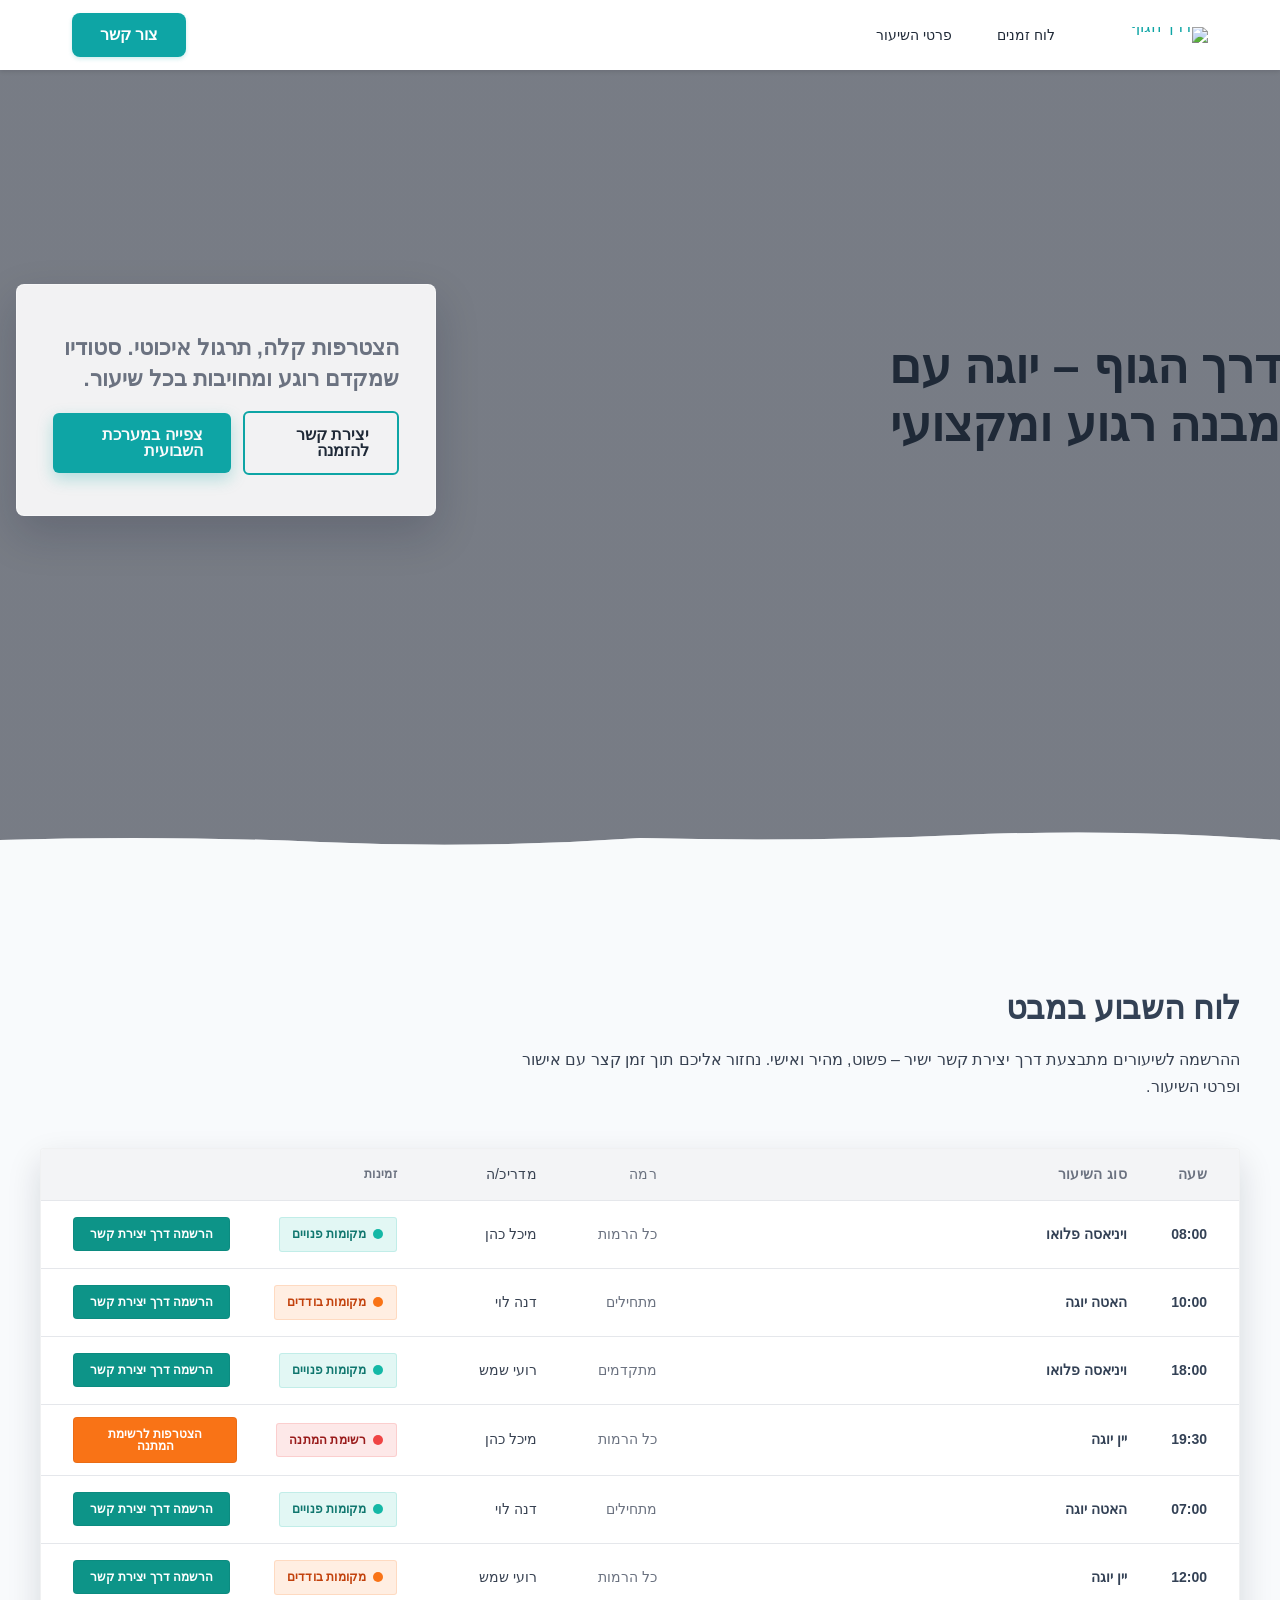
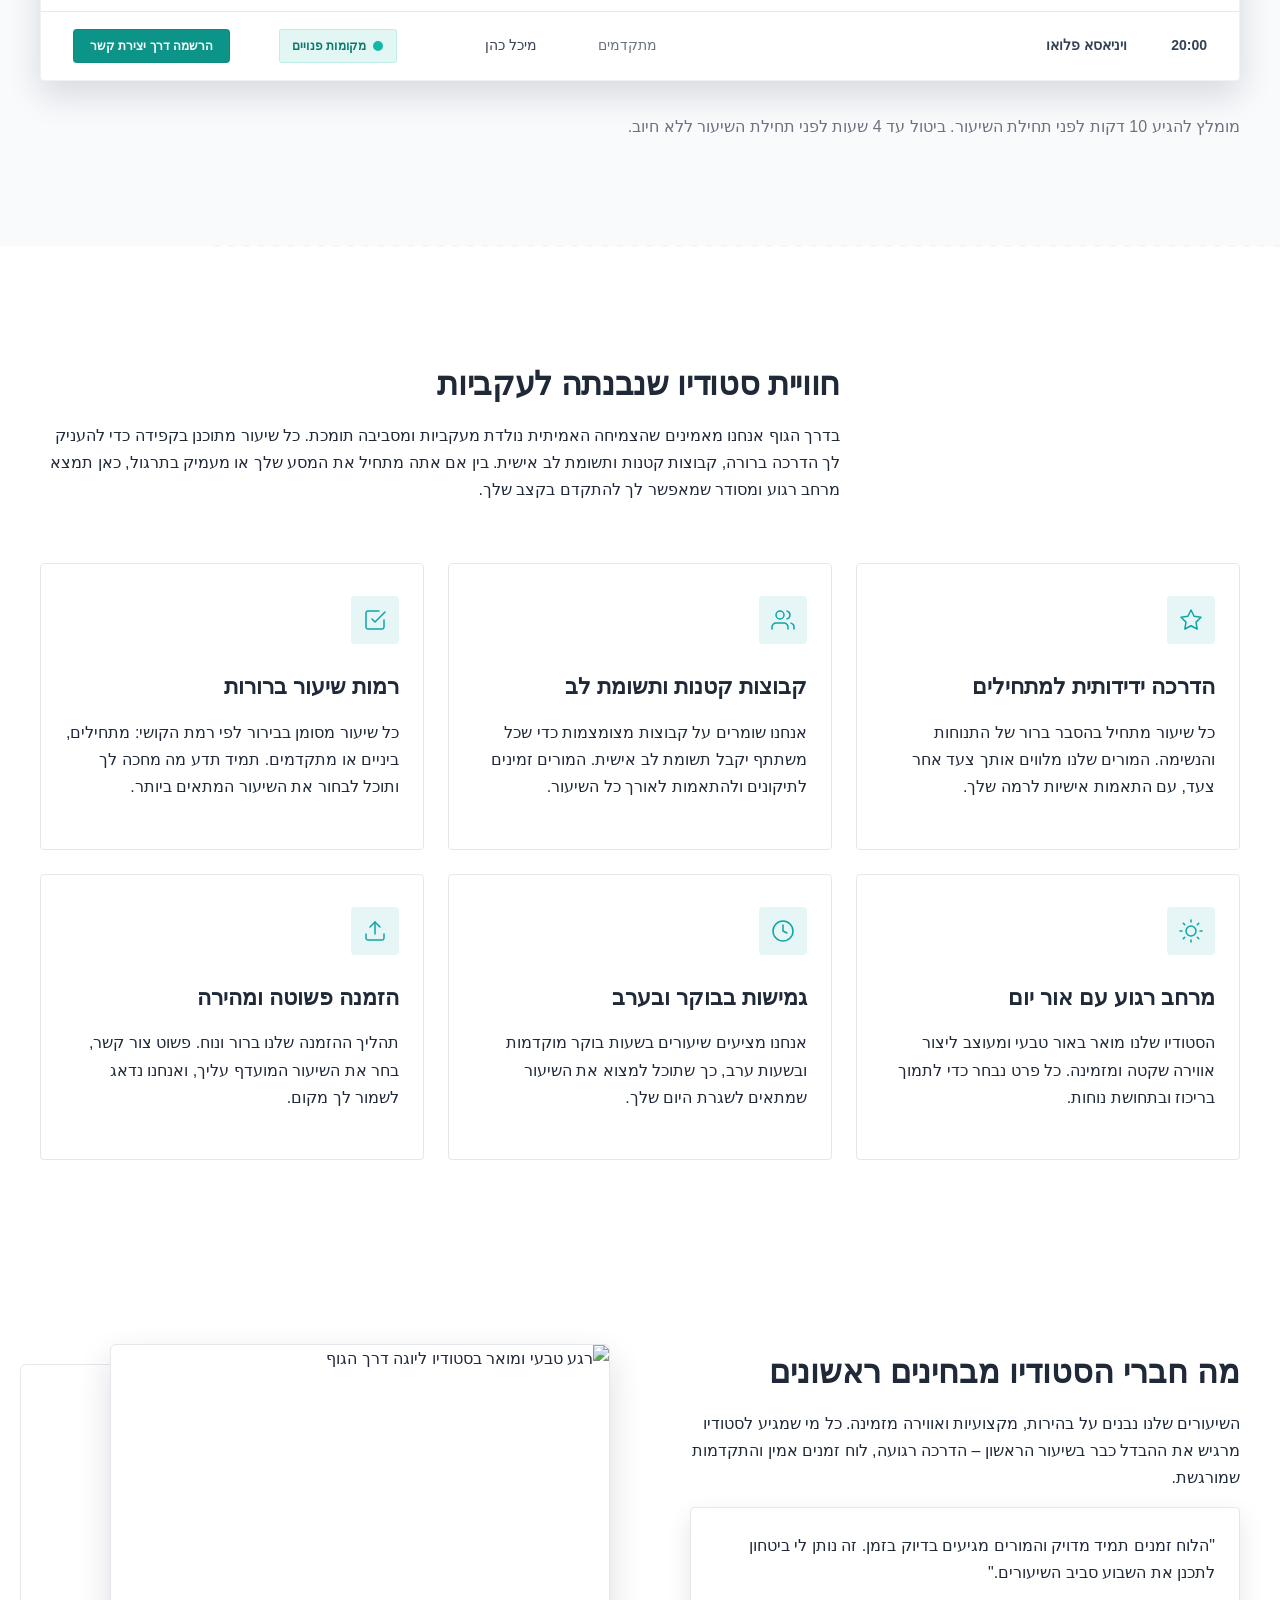
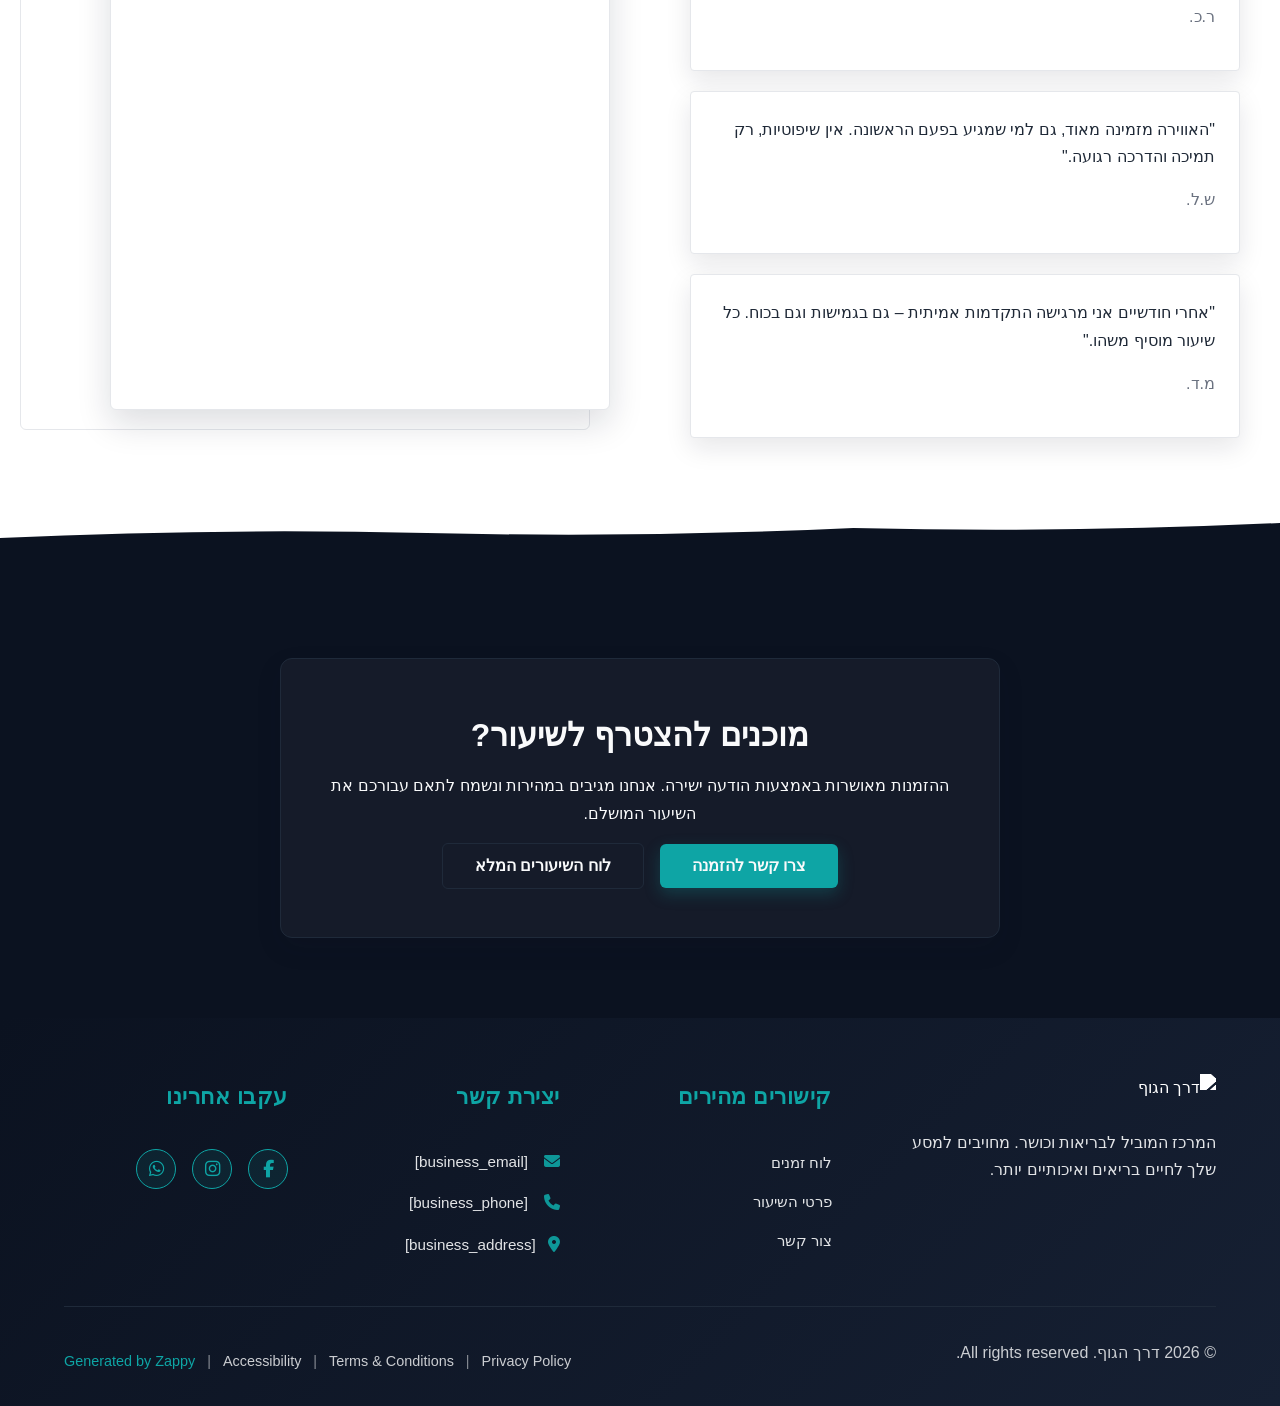
==== commit 31fa855a: "Background sync: Progressive GitHub Sync" ====
--- a/index.html
+++ b/index.html
@@ -330,21 +330,21 @@
 </nav>
   
   <main>
-    <section class="index-hero-section" data-layout-spec="בית-hero" data-hero-type="fullscreen-card">
+    <section class="index-hero-section" data-layout-spec="בית-hero" data-hero-type="fullscreen-card" id="zappy-section-0" style="--zappy-bg-overlay: rgba(11, 18, 32, 0.5); --zappy-bg-image: url(&quot;assets/site-index-hero-bg-1772487593416-ofz091.webp?v=1772487595079&quot;); background-image: linear-gradient(rgba(11, 18, 32, 0.5), rgba(11, 18, 32, 0.5)), url(&quot;assets/site-index-hero-bg-1772487593416-ofz091.webp?v=1772487595079&quot;); background-size: cover; background-position: center center; background-repeat: no-repeat; position: relative; overflow: hidden;" data-zappy-bg-type="image" data-zappy-bg-color="" data-zappy-bg-image="assets/site-index-hero-bg-1772487593416-ofz091.webp?v=1772487595079" data-zappy-bg-overlay-color="#0b1220" data-zappy-bg-overlay-opacity="50" data-zappy-bg-video-type="" data-zappy-bg-video-url="">
   <!-- Background Image -->
-  <img data-hero-bg="true" data-placeholder="index-hero-bg" data-context="Serene yoga studio interior with natural light streaming through large windows, peaceful meditation space with wooden floors, plants, and soft neutral tones. Wide-angle view showing the calm, professional atmosphere of a wellness center. Shot from a low angle to emphasize spaciousness and tranquility." data-preserve-bg="0" class="hero-bg" width="1920" height="1080" src="/assets/site-index-hero-bg.webp" alt="סטודיו יוגה דרך הגוף - חלל תרגול שליו ומקצועי">
+  <img data-hero-bg="true" data-placeholder="index-hero-bg" data-context="Serene yoga studio interior with natural light streaming through large windows, peaceful meditation space with wooden floors, plants, and soft neutral tones. Wide-angle view showing the calm, professional atmosphere of a wellness center. Shot from a low angle to emphasize spaciousness and tranquility." data-preserve-bg="0" class="hero-bg zappy-editable-image" width="1920" height="1080" src="/assets/site-index-hero-bg.webp" alt="סטודיו יוגה דרך הגוף - חלל תרגול שליו ומקצועי" data-hero-background="true" data-element-type="image" data-element-id="img-1772487137124-th45ffz7r" data-resize-handler-attached="true" style="display: none;" data-zappy-original-bg="hidden">
   
   <!-- Gradient Scrim Overlay -->
-  <div class="hero-scrim" aria-hidden="true"></div>
+  <div class="hero-scrim" aria-hidden="true" data-zappy-gradient-scrim="true" data-zappy-scrim-orig-opacity="" style="opacity: 1; display: none;" data-zappy-original-bg="hidden"></div>
   
   <!-- Content Overlay Card -->
-  <div class="hero-content-wrapper">
+  <h1 data-element-id="move-1772487629894-npalt560">דרך הגוף – יוגה עם מבנה רגוע ומקצועי</h1><div class="hero-content-wrapper">
     <div class="hero-card">
-      <h1>דרך הגוף – יוגה עם מבנה רגוע ומקצועי</h1>
+      
       <h3>הצטרפות קלה, תרגול איכוטי. סטודיו שמקדם רוגע ומחויבות בכל שיעור.</h3>
       <div class="hero-cta-group">
-        <a href="/schedule" class="btn-primary">צפייה במערכת השבועית</a>
-        <a href="/contact" class="btn-secondary-outline">יצירת קשר להזמנה</a>
+        <a href="/schedule" class="btn-primary" data-element-type="button" data-element-id="btn-1772487137118-70eimrovm" data-native-element="true">צפייה במערכת השבועית</a>
+        <a href="/contact" class="btn-secondary-outline" data-element-type="button" data-element-id="btn-1772487137118-bz4s9ssqa" data-native-element="true">יצירת קשר להזמנה</a>
       </div>
     </div>
   </div>
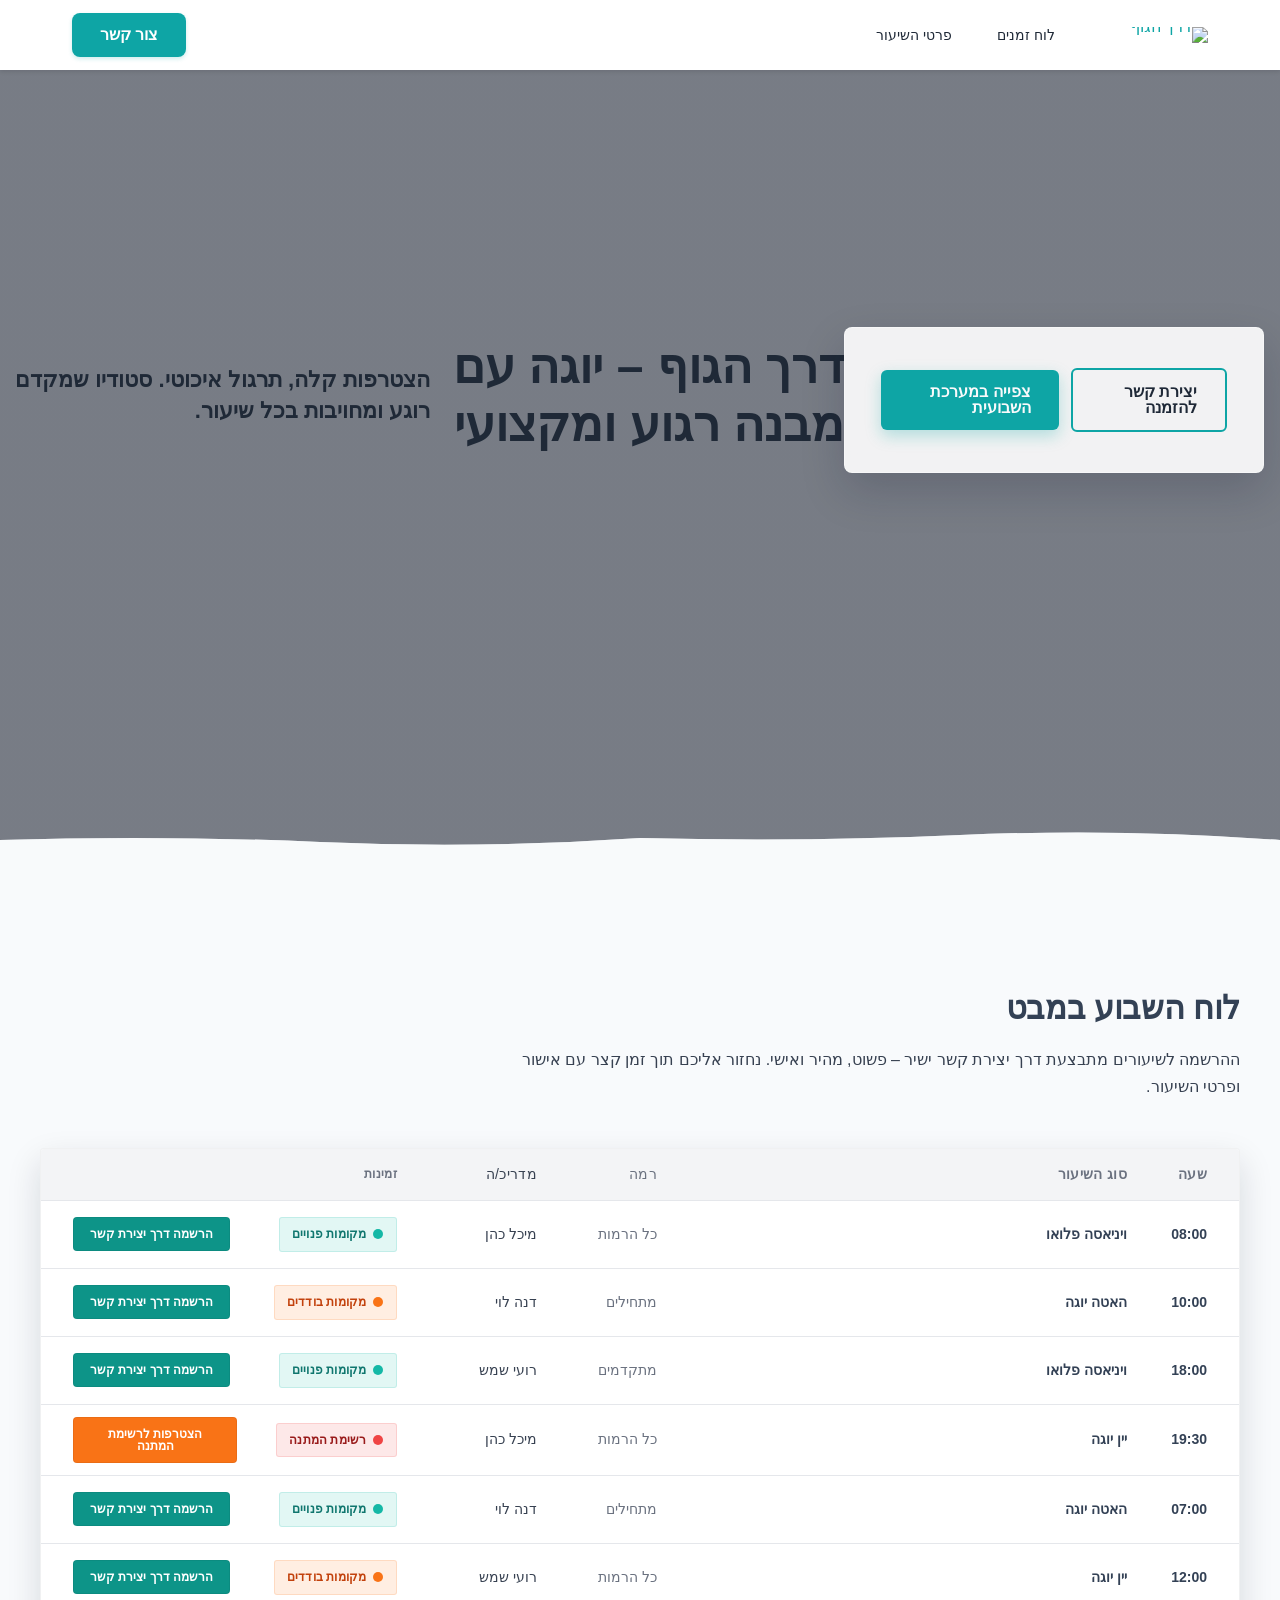
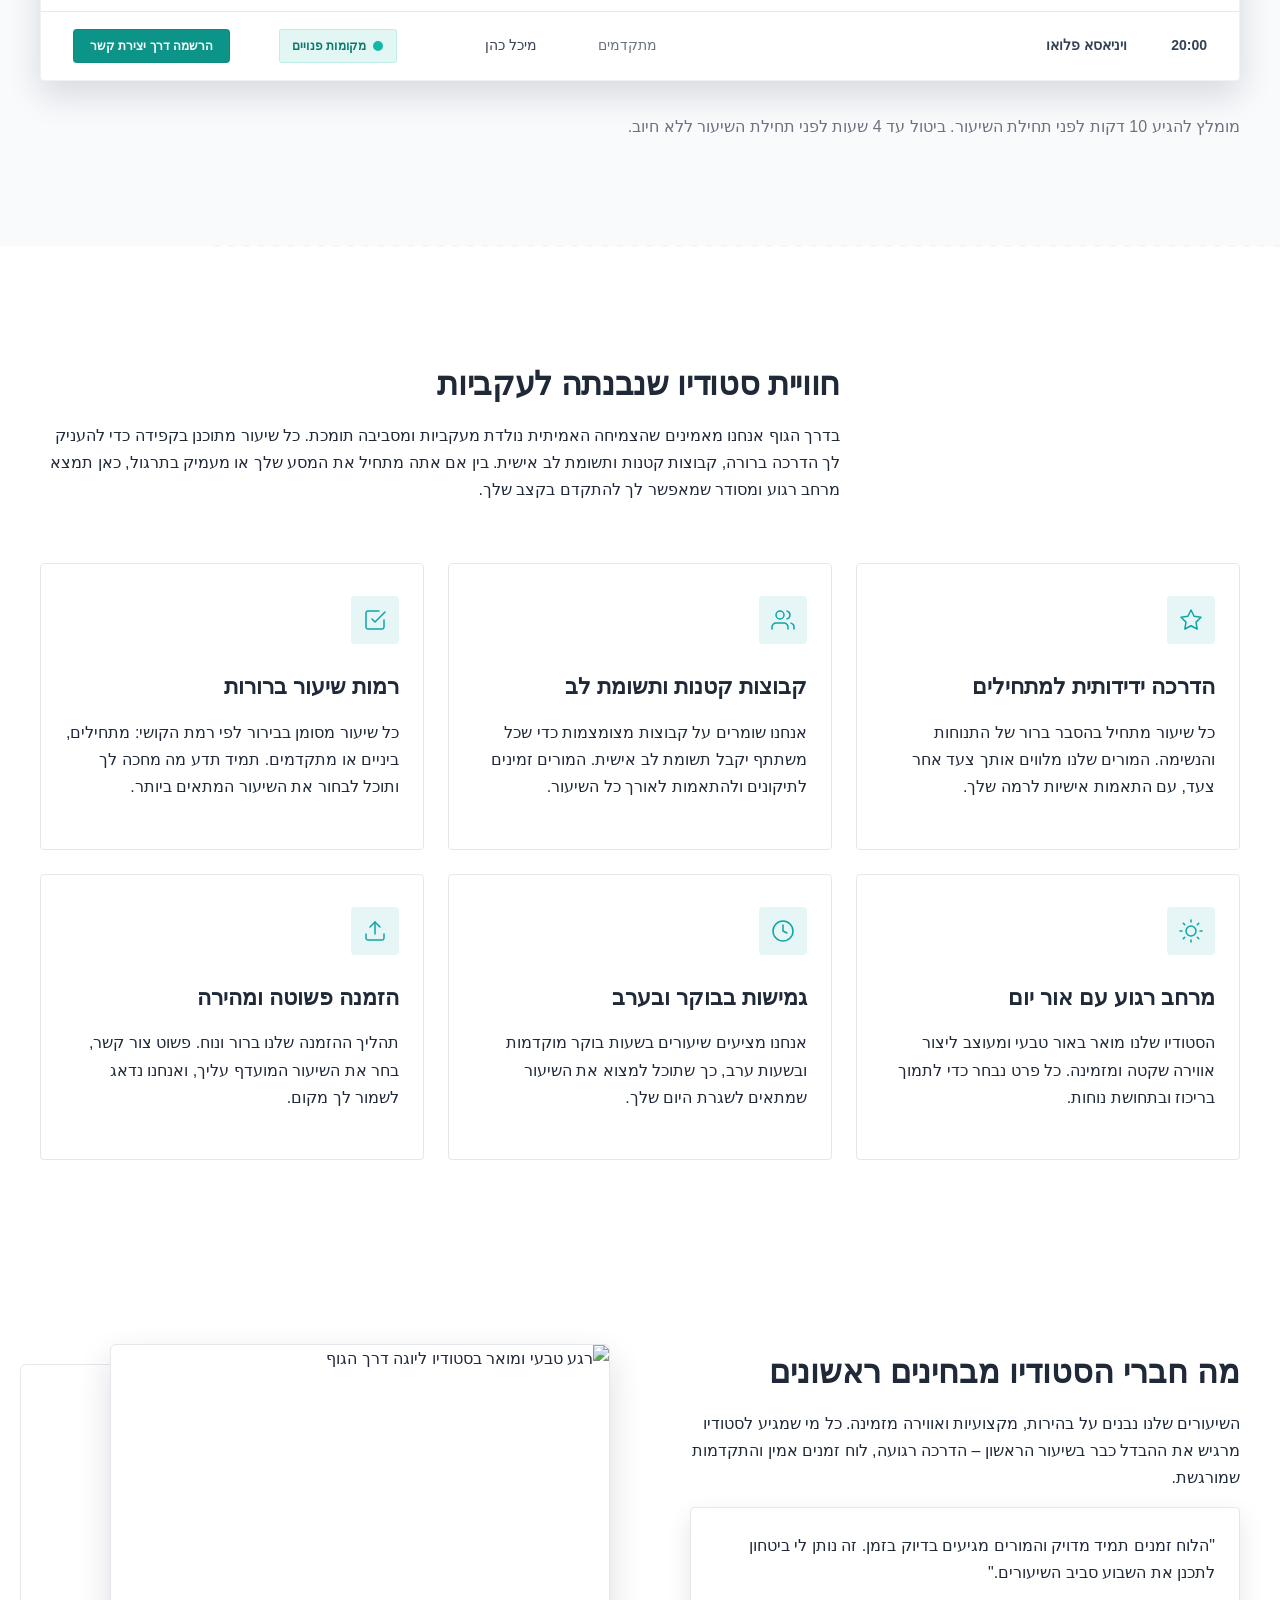
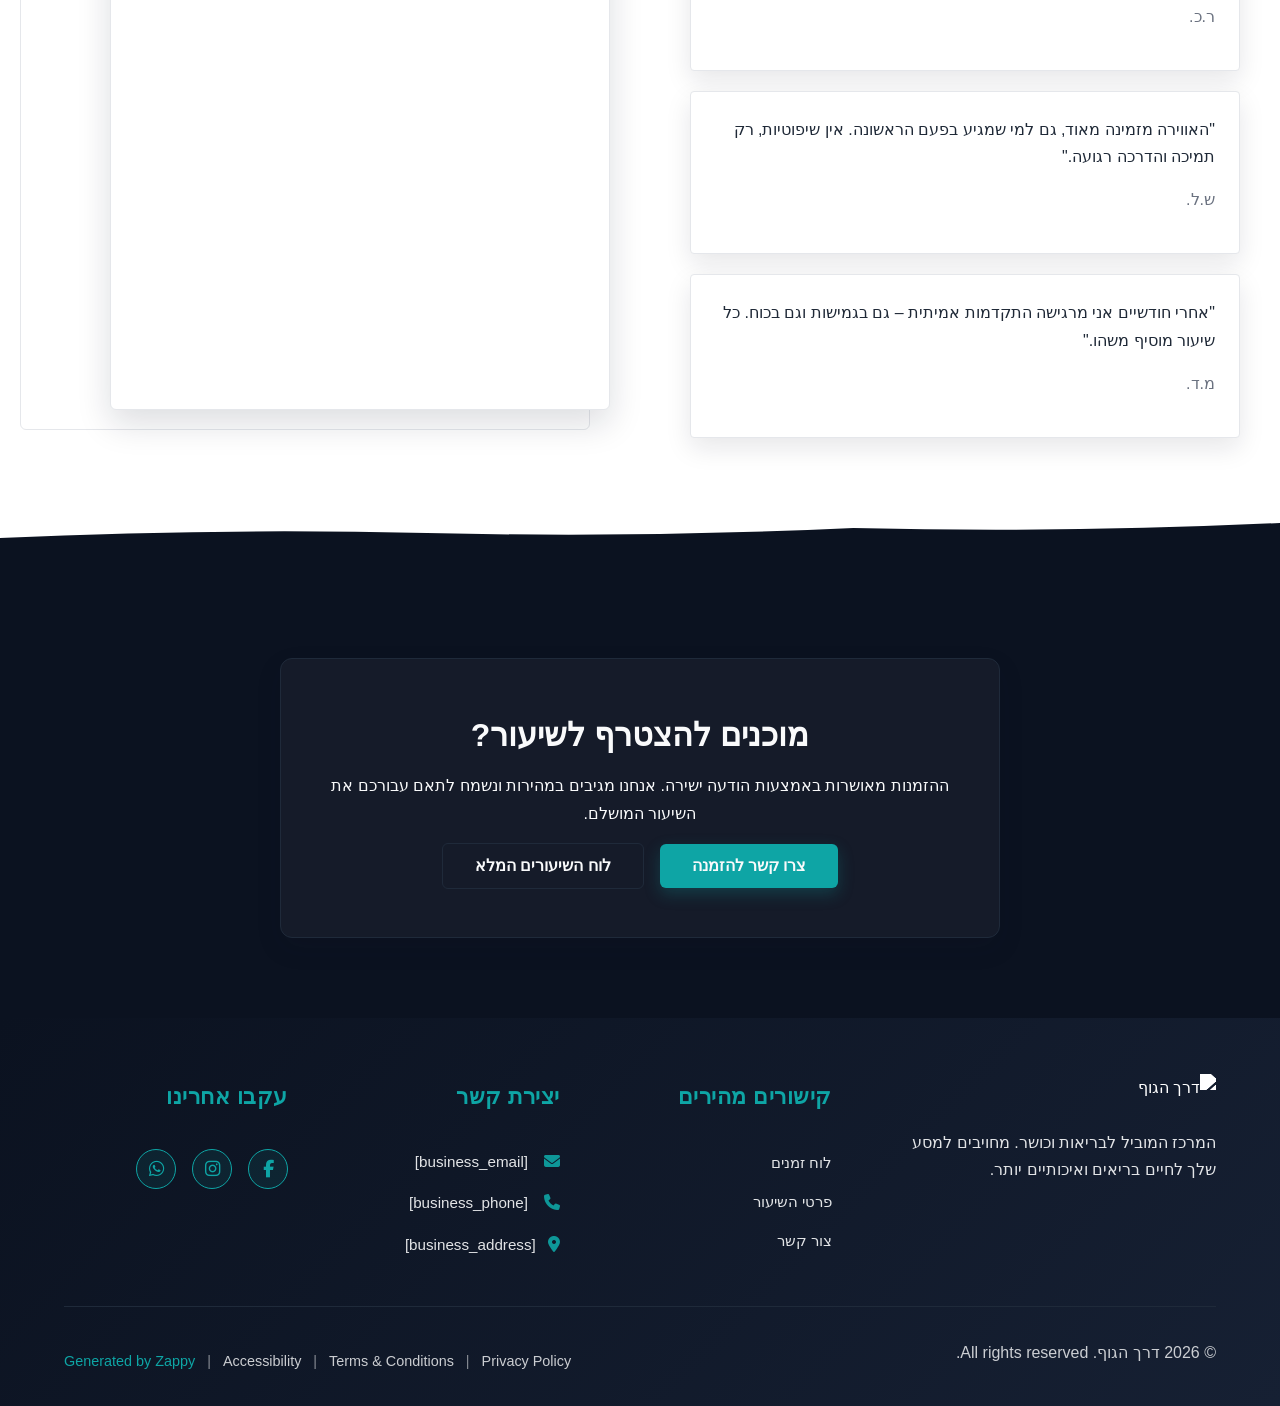
==== commit 8115421b: "Background sync: Progressive GitHub Sync" ====
--- a/index.html
+++ b/index.html
@@ -338,16 +338,16 @@
   <div class="hero-scrim" aria-hidden="true" data-zappy-gradient-scrim="true" data-zappy-scrim-orig-opacity="" style="opacity: 1; display: none;" data-zappy-original-bg="hidden"></div>
   
   <!-- Content Overlay Card -->
-  <h1 data-element-id="move-1772487629894-npalt560">דרך הגוף – יוגה עם מבנה רגוע ומקצועי</h1><div class="hero-content-wrapper">
+  <div class="hero-content-wrapper">
     <div class="hero-card">
       
-      <h3>הצטרפות קלה, תרגול איכוטי. סטודיו שמקדם רוגע ומחויבות בכל שיעור.</h3>
+      
       <div class="hero-cta-group">
         <a href="/schedule" class="btn-primary" data-element-type="button" data-element-id="btn-1772487137118-70eimrovm" data-native-element="true">צפייה במערכת השבועית</a>
         <a href="/contact" class="btn-secondary-outline" data-element-type="button" data-element-id="btn-1772487137118-bz4s9ssqa" data-native-element="true">יצירת קשר להזמנה</a>
       </div>
-    </div>
-  </div>
+    </div><h1 data-element-id="move-1772487629894-npalt560" style="">דרך הגוף – יוגה עם מבנה רגוע ומקצועי</h1>
+  </div><h3 style="">הצטרפות קלה, תרגול איכוטי. סטודיו שמקדם רוגע ומחויבות בכל שיעור.</h3>
   
   <!-- Bottom Wave Divider -->
   <div class="index-hero-divider-wrapper">
